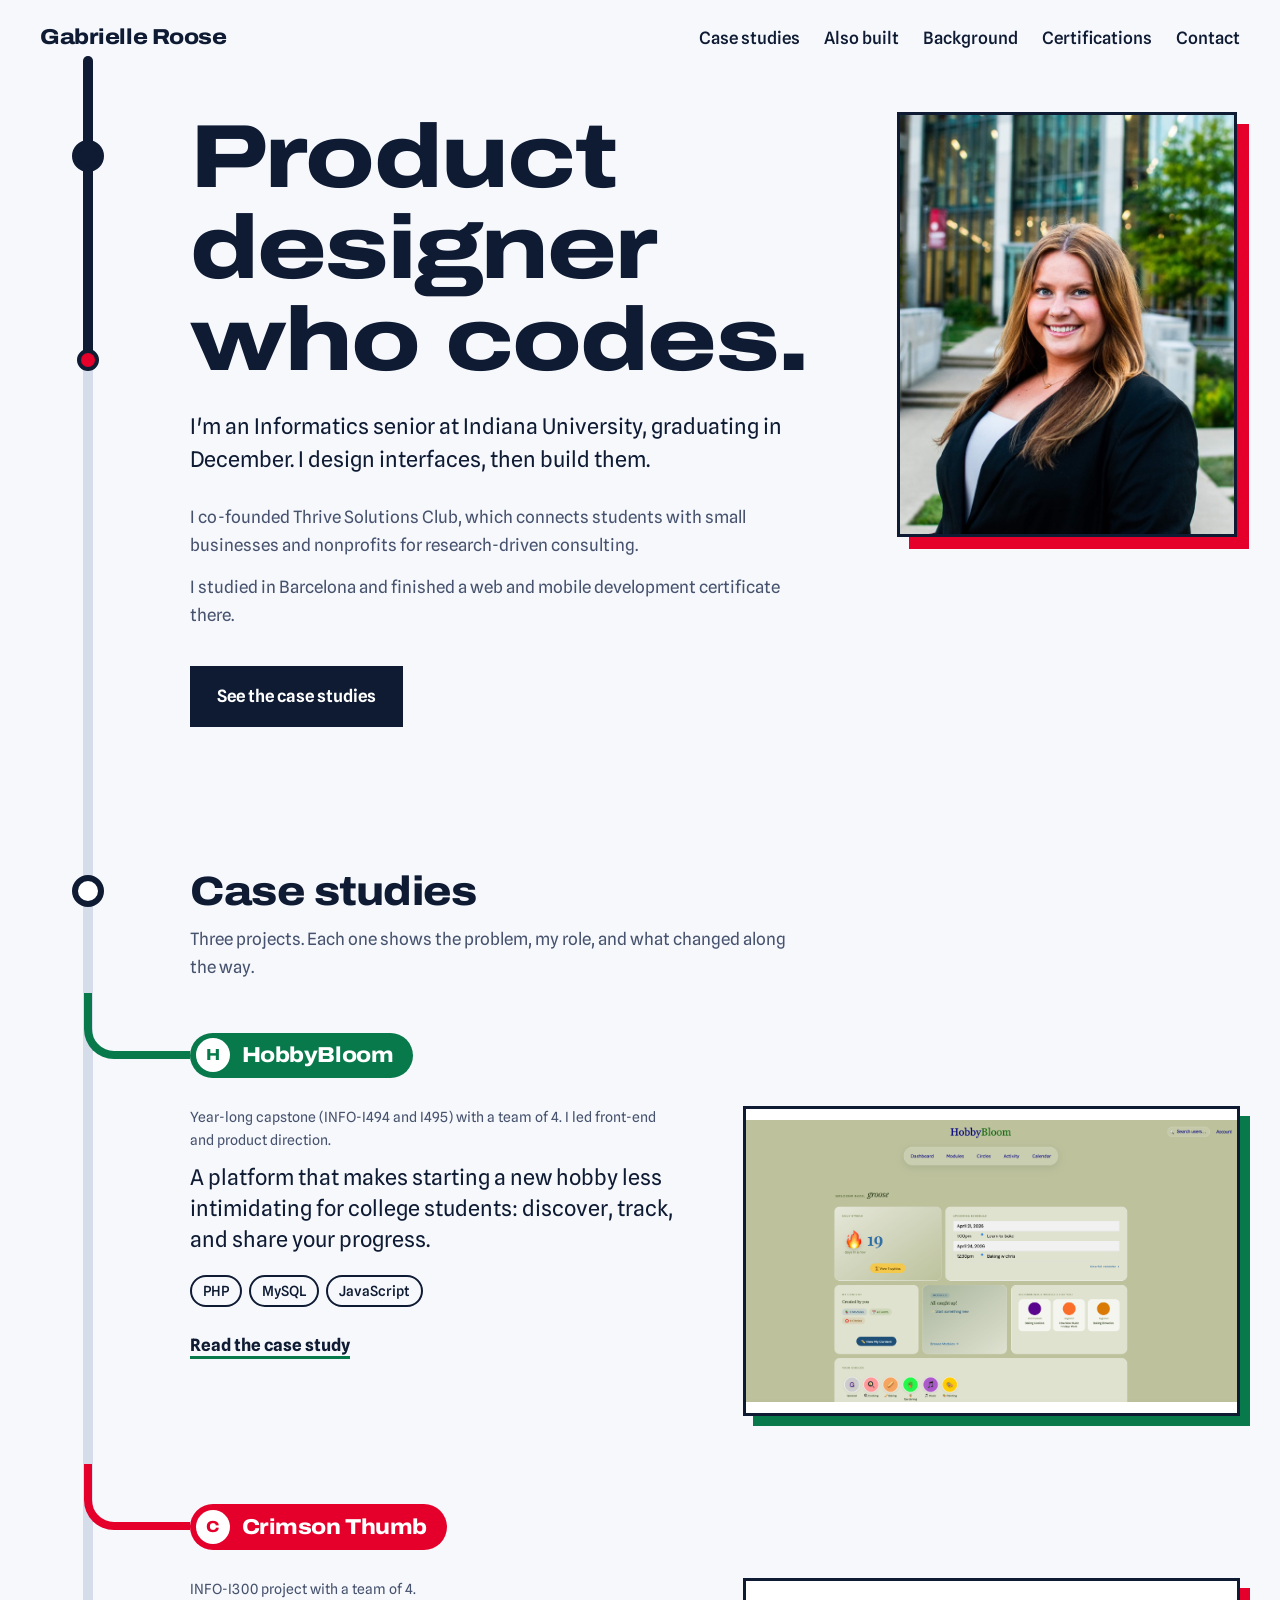
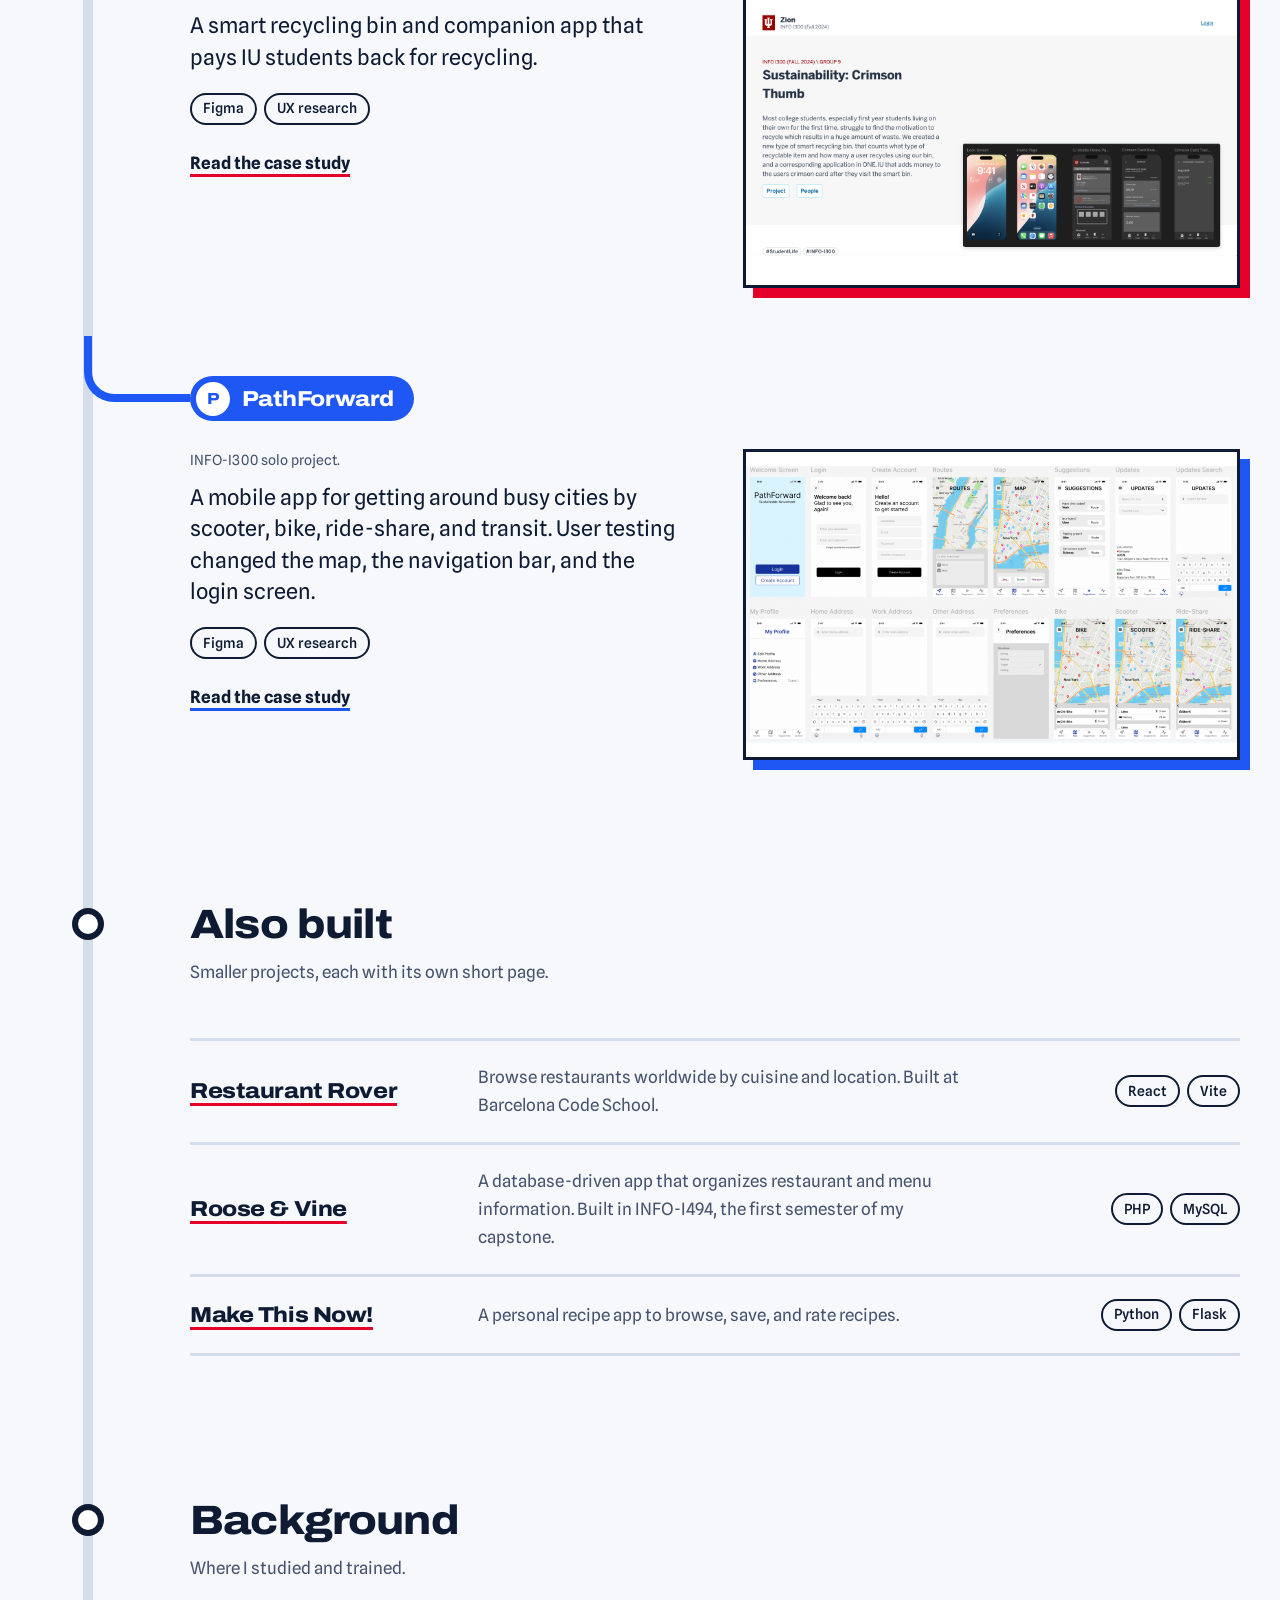
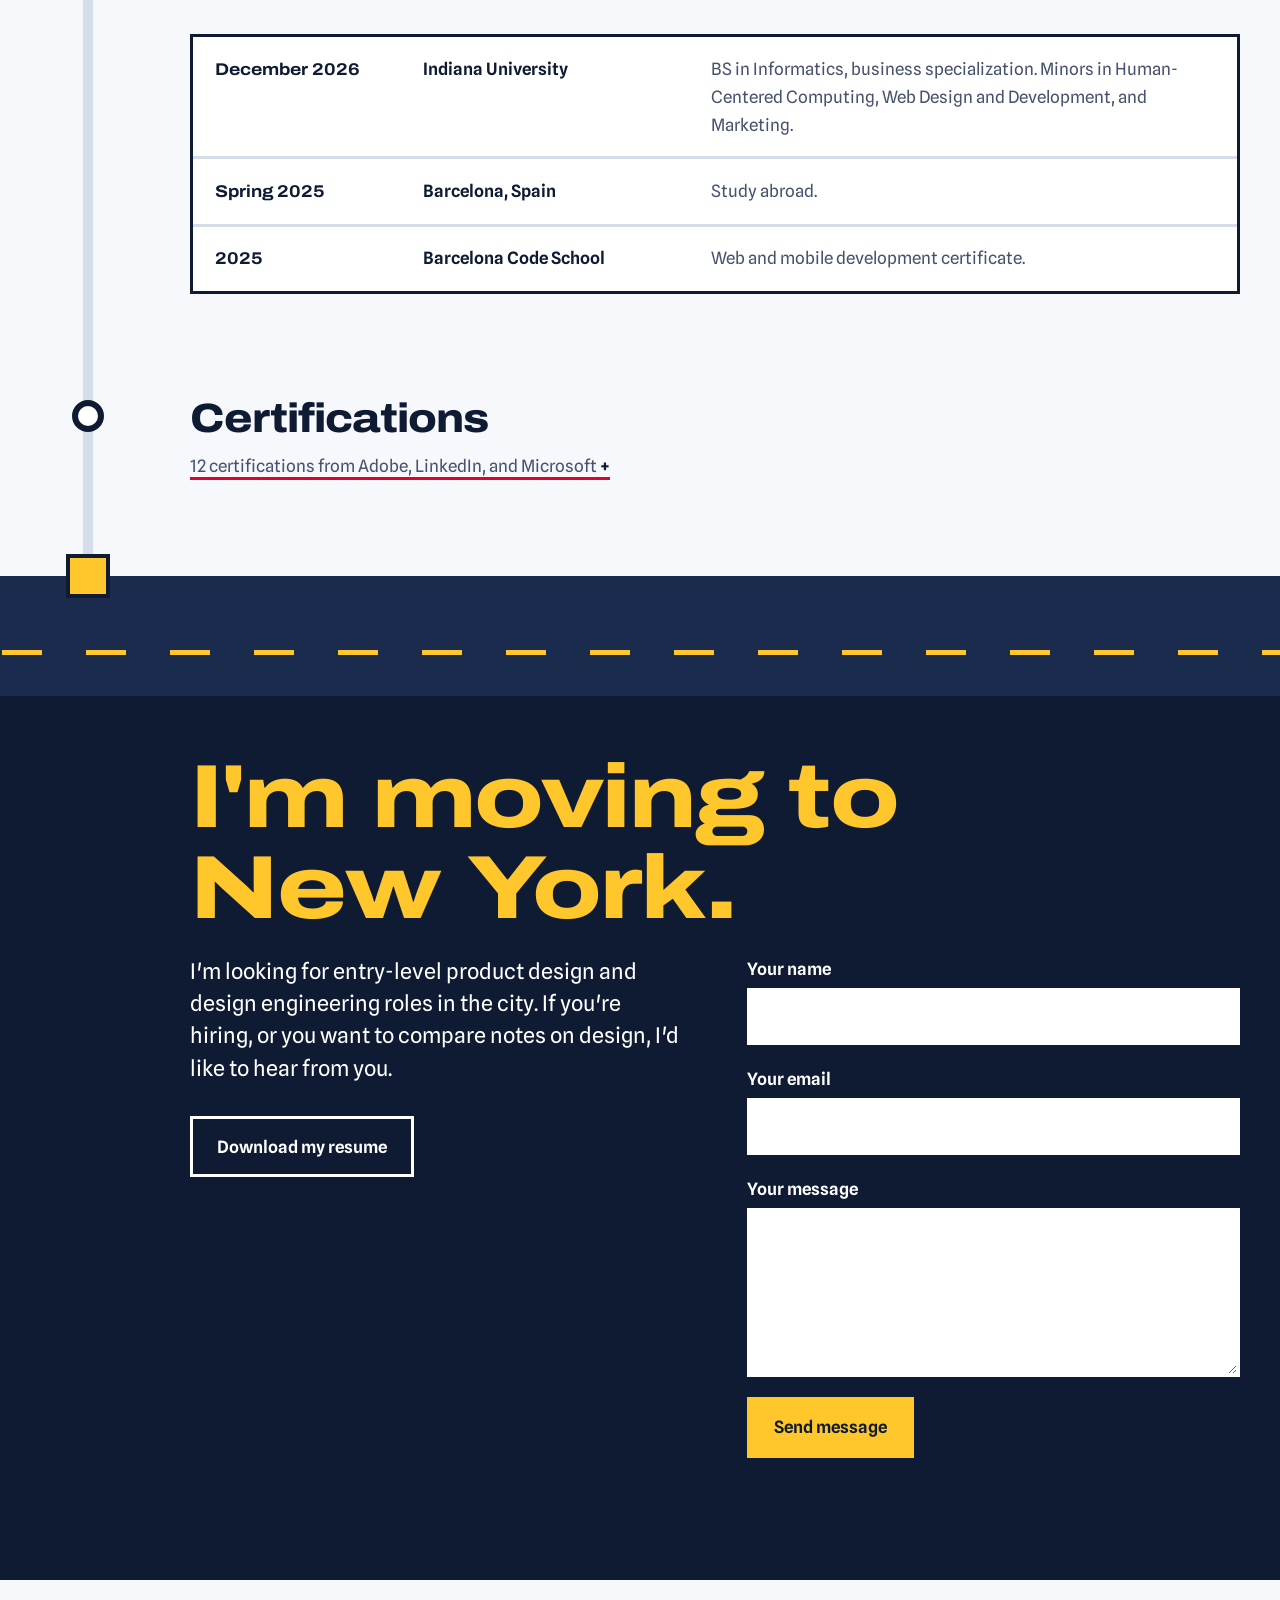
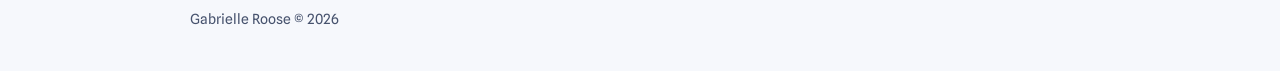
==== index.html @ 5dae1da6 "Adding transit homepage redesign as first starting place Rebuilds index.html on a new transit design" ====
<!DOCTYPE html>
<html lang="en">
  <head>
    <meta charset="UTF-8" />
    <meta name="viewport" content="width=device-width, initial-scale=1.0" />
    <title>Gabrielle Roose | Product designer who codes</title>
    <link rel="apple-touch-icon" sizes="180x180" href="GRfavicon_io/apple-touch-icon.png" />
    <link rel="icon" type="image/png" sizes="32x32" href="GRfavicon_io/favicon-32x32.png" />
    <link rel="icon" type="image/png" sizes="16x16" href="GRfavicon_io/favicon-16x16.png" />
    <link rel="manifest" href="GRfavicon_io/site.webmanifest" />

    <link rel="preconnect" href="https://fonts.googleapis.com" />
    <link rel="preconnect" href="https://fonts.gstatic.com" crossorigin />
    <link
      href="https://fonts.googleapis.com/css2?family=Archivo:wdth,wght@62..125,100..900&family=Spline+Sans:wght@300..700&display=swap"
      rel="stylesheet"
    />

    <link rel="stylesheet" href="css/transit.css" />
  </head>

  <body>
    <a class="skip" href="#work">Skip to case studies</a>

    <header class="topbar">
      <a class="wordmark" href="#top">Gabrielle Roose</a>
      <nav class="topbar__nav" aria-label="Main">
        <a href="#work">Case studies</a>
        <a href="#built">Also built</a>
        <a href="#background">Background</a>
        <a href="#certifications">Certifications</a>
        <a href="#contact">Contact</a>
      </nav>
    </header>

    <main class="route" id="top">
      <div class="rail" aria-hidden="true">
        <div class="rail__fill"></div>
        <div class="rail__train"></div>
      </div>

      <!-- STATION: Bloomington (start) -->
      <section class="stop stop--hero hero">
        <div>
          <h1 class="hero__title">Product designer who codes.</h1>
          <p class="hero__lede">
            I'm an Informatics senior at Indiana University, graduating in
            December. I design interfaces, then build them.
          </p>
          <div class="hero__facts">
            <p>
              I co-founded Thrive Solutions Club, which connects students with
              small businesses and nonprofits for research-driven consulting.
            </p>
            <p>
              I studied in Barcelona and finished a web and mobile development
              certificate there.
            </p>
          </div>
          <a class="button" href="#work">See the case studies</a>
        </div>
        <img
          class="hero__photo"
          src="images/Gabrielle-Roose-Headshot-900.jpg"
          alt="Headshot of Gabrielle Roose"
        />
      </section>

      <!-- STATION: case studies -->
      <section class="stop" id="work" aria-labelledby="work-title">
        <h2 class="stop__title" id="work-title">Case studies</h2>
        <p class="stop__intro">
          Three projects. Each one shows the problem, my role, and what changed
          along the way.
        </p>

        <ul class="routes">
          <li class="route-card route-card--green">
            <h3 class="route-card__sign">
              <span class="route-card__bullet" aria-hidden="true">H</span>
              HobbyBloom
            </h3>
            <div>
              <p class="route-card__meta">
                Year-long capstone (INFO-I494 and I495) with a team of 4. I led front-end and product direction.
              </p>
              <p class="route-card__summary">
                A platform that makes starting a new hobby less intimidating for
                college students: discover, track, and share your progress.
              </p>
              <ul class="chips" aria-label="Tools">
                <li>PHP</li>
                <li>MySQL</li>
                <li>JavaScript</li>
              </ul>
              <a class="route-card__link" href="hobbybloom.html">Read the case study</a>
            </div>
            <img
              class="route-card__media"
              src="images/HobbyBloomCover.png"
              alt="HobbyBloom dashboard showing a user's hobbies and progress"
            />
          </li>

          <li class="route-card route-card--crimson">
            <h3 class="route-card__sign">
              <span class="route-card__bullet" aria-hidden="true">C</span>
              Crimson Thumb
            </h3>
            <div>
              <p class="route-card__meta">INFO-I300 project with a team of 4.</p>
              <p class="route-card__summary">
                A smart recycling bin and companion app that pays IU students
                back for recycling.
              </p>
              <ul class="chips" aria-label="Tools">
                <li>Figma</li>
                <li>UX research</li>
              </ul>
              <a class="route-card__link" href="crimson-thumb.html">Read the case study</a>
            </div>
            <img
              class="route-card__media"
              src="images/CrimsonThumbZion.png"
              alt="Crimson Thumb mobile app screens for the recycling rewards system"
            />
          </li>

          <li class="route-card route-card--blue">
            <h3 class="route-card__sign">
              <span class="route-card__bullet" aria-hidden="true">P</span>
              PathForward
            </h3>
            <div>
              <p class="route-card__meta">INFO-I300 solo project.</p>
              <p class="route-card__summary">
                A mobile app for getting around busy cities by scooter, bike,
                ride-share, and transit. User testing changed the map, the
                navigation bar, and the login screen.
              </p>
              <ul class="chips" aria-label="Tools">
                <li>Figma</li>
                <li>UX research</li>
              </ul>
              <a class="route-card__link" href="pathforward.html">Read the case study</a>
            </div>
            <img
              class="route-card__media"
              src="images/PathForward.png"
              alt="PathForward app screens: login, map, route suggestions, and transit updates"
            />
          </li>
        </ul>
      </section>

      <!-- STATION: also built -->
      <section class="stop" id="built" aria-labelledby="built-title">
        <h2 class="stop__title" id="built-title">Also built</h2>
        <p class="stop__intro">Smaller projects, each with its own short page.</p>

        <ul class="built">
          <li class="built__item">
            <h3 class="built__name"><a href="restaurant-rover.html">Restaurant Rover</a></h3>
            <p class="built__desc">Browse restaurants worldwide by cuisine and location. Built at Barcelona Code School.</p>
            <ul class="chips" aria-label="Tools"><li>React</li><li>Vite</li></ul>
          </li>
          <li class="built__item">
            <h3 class="built__name"><a href="roose-vine.html">Roose &amp; Vine</a></h3>
            <p class="built__desc">A database-driven app that organizes restaurant and menu information. Built in INFO-I494, the first semester of my capstone.</p>
            <ul class="chips" aria-label="Tools"><li>PHP</li><li>MySQL</li></ul>
          </li>
          <li class="built__item">
            <h3 class="built__name"><a href="make-this-now.html">Make This Now!</a></h3>
            <p class="built__desc">A personal recipe app to browse, save, and rate recipes.</p>
            <ul class="chips" aria-label="Tools"><li>Python</li><li>Flask</li></ul>
          </li>
        </ul>
      </section>

      <!-- STATION: background -->
      <section class="stop" id="background" aria-labelledby="background-title">
        <h2 class="stop__title" id="background-title">Background</h2>
        <p class="stop__intro">Where I studied and trained.</p>

        <ul class="timetable">
          <li class="timetable__row">
            <span class="timetable__when">December 2026</span>
            <span class="timetable__where">Indiana University</span>
            <span class="timetable__what">
              BS in Informatics, business specialization. Minors in Human-Centered
              Computing, Web Design and Development, and Marketing.
            </span>
          </li>
          <li class="timetable__row">
            <span class="timetable__when">Spring 2025</span>
            <span class="timetable__where">Barcelona, Spain</span>
            <span class="timetable__what">Study abroad.</span>
          </li>
          <li class="timetable__row">
            <span class="timetable__when">2025</span>
            <span class="timetable__where">Barcelona Code School</span>
            <span class="timetable__what">Web and mobile development certificate.</span>
          </li>
        </ul>
      </section>

      <!-- STATION: certifications (a quiet stop: one line until someone opens it) -->
      <section class="stop stop--quiet" id="certifications" aria-labelledby="certifications-title">
        <h2 class="stop__title" id="certifications-title">Certifications</h2>
        <details class="certs">
          <summary class="certs__summary">12 certifications from Adobe, LinkedIn, and Microsoft</summary>
          <ul class="timetable">
            <li class="timetable__row">
              <span class="timetable__when">Mar 2024</span>
              <span class="timetable__where">Adobe</span>
              <span class="timetable__what">Product Pitches Using Generative AI</span>
            </li>
            <li class="timetable__row">
              <span class="timetable__when">Jan 2024</span>
              <span class="timetable__where">Adobe</span>
              <span class="timetable__what">Create Stunning Presentations</span>
            </li>
            <li class="timetable__row">
              <span class="timetable__when">Dec 2023</span>
              <span class="timetable__where">Adobe</span>
              <span class="timetable__what">Generative AI for Creativity and Innovation</span>
            </li>
            <li class="timetable__row">
              <span class="timetable__when">Dec 2023</span>
              <span class="timetable__where">LinkedIn</span>
              <span class="timetable__what">Introduction to Career Skills in Software Development</span>
            </li>
            <li class="timetable__row">
              <span class="timetable__when">Dec 2023</span>
              <span class="timetable__where">Adobe</span>
              <span class="timetable__what">Sports Marketing and Sports Media</span>
            </li>
            <li class="timetable__row">
              <span class="timetable__when">Nov 2023</span>
              <span class="timetable__where">Microsoft</span>
              <span class="timetable__what">Career Essentials in Generative AI by Microsoft and LinkedIn</span>
            </li>
            <li class="timetable__row">
              <span class="timetable__when">Nov 2023</span>
              <span class="timetable__where">LinkedIn</span>
              <span class="timetable__what">Ethics in the Age of Generative AI</span>
            </li>
            <li class="timetable__row">
              <span class="timetable__when">Nov 2023</span>
              <span class="timetable__where">LinkedIn</span>
              <span class="timetable__what">Generative AI: The Evolution of Thoughtful Online Search</span>
            </li>
            <li class="timetable__row">
              <span class="timetable__when">Nov 2023</span>
              <span class="timetable__where">LinkedIn</span>
              <span class="timetable__what">Introduction to Artificial Intelligence</span>
            </li>
            <li class="timetable__row">
              <span class="timetable__when">Nov 2023</span>
              <span class="timetable__where">LinkedIn</span>
              <span class="timetable__what">Microsoft 365 Copilot First Look</span>
            </li>
            <li class="timetable__row">
              <span class="timetable__when">Nov 2023</span>
              <span class="timetable__where">LinkedIn</span>
              <span class="timetable__what">Streamlining Your Work with Microsoft Bing Chat</span>
            </li>
            <li class="timetable__row">
              <span class="timetable__when">Nov 2023</span>
              <span class="timetable__where">LinkedIn</span>
              <span class="timetable__what">What Is Generative AI?</span>
            </li>
          </ul>
        </details>
      </section>

      <!-- STATION: end of the line -->
      <section class="stop stop--end" id="contact" aria-labelledby="contact-title">
        <div class="road" aria-hidden="true">
          <div class="taxi">
            <svg viewBox="0 0 220 96" role="presentation" focusable="false">
              <!-- body -->
              <path d="M10 66 V52 q0-8 9-10 l26-6 q8-16 24-20 h44 q16 2 26 18 l34 8 q12 3 12 14 v10 z" fill="#FFC72C" stroke="#0E1B33" stroke-width="4" stroke-linejoin="round"/>
              <!-- windows -->
              <path d="M62 40 q6-12 18-14 h26 v14 z" fill="#CFE3F7" stroke="#0E1B33" stroke-width="3" stroke-linejoin="round"/>
              <path d="M112 26 h8 q12 3 20 14 h-28 z" fill="#CFE3F7" stroke="#0E1B33" stroke-width="3" stroke-linejoin="round"/>
              <!-- roof light -->
              <rect x="86" y="10" width="28" height="9" rx="2" fill="#FFFFFF" stroke="#0E1B33" stroke-width="3"/>
              <!-- checker stripe -->
              <rect x="14" y="54" width="192" height="6" fill="#0E1B33"/>
              <g fill="#FFC72C">
                <rect x="20" y="54" width="6" height="3"/><rect x="32" y="54" width="6" height="3"/><rect x="44" y="54" width="6" height="3"/><rect x="56" y="54" width="6" height="3"/><rect x="68" y="54" width="6" height="3"/><rect x="80" y="54" width="6" height="3"/><rect x="92" y="54" width="6" height="3"/><rect x="104" y="54" width="6" height="3"/><rect x="116" y="54" width="6" height="3"/><rect x="128" y="54" width="6" height="3"/><rect x="140" y="54" width="6" height="3"/><rect x="152" y="54" width="6" height="3"/><rect x="164" y="54" width="6" height="3"/><rect x="176" y="54" width="6" height="3"/><rect x="188" y="54" width="6" height="3"/>
                <rect x="26" y="57" width="6" height="3"/><rect x="38" y="57" width="6" height="3"/><rect x="50" y="57" width="6" height="3"/><rect x="62" y="57" width="6" height="3"/><rect x="74" y="57" width="6" height="3"/><rect x="86" y="57" width="6" height="3"/><rect x="98" y="57" width="6" height="3"/><rect x="110" y="57" width="6" height="3"/><rect x="122" y="57" width="6" height="3"/><rect x="134" y="57" width="6" height="3"/><rect x="146" y="57" width="6" height="3"/><rect x="158" y="57" width="6" height="3"/><rect x="170" y="57" width="6" height="3"/><rect x="182" y="57" width="6" height="3"/><rect x="194" y="57" width="6" height="3"/>
              </g>
              <!-- headlight -->
              <path d="M204 56 h8 v6 h-8 z" fill="#FFFFFF" stroke="#0E1B33" stroke-width="2"/>
              <!-- wheels -->
              <g class="taxi__wheel"><circle cx="54" cy="76" r="16" fill="#0E1B33"/><circle cx="54" cy="76" r="7" fill="#D5DCEA"/><path d="M47 76 h14 M54 69 v14" stroke="#0E1B33" stroke-width="3"/></g>
              <g class="taxi__wheel"><circle cx="166" cy="76" r="16" fill="#0E1B33"/><circle cx="166" cy="76" r="7" fill="#D5DCEA"/><path d="M159 76 h14 M166 69 v14" stroke="#0E1B33" stroke-width="3"/></g>
            </svg>
          </div>
        </div>
        <div class="city">
          <h2 class="city__title" id="contact-title">I'm moving to New&nbsp;York.</h2>
          <div class="city__layout">
            <div>
              <p class="city__text">
                I'm looking for entry-level product design and design engineering
                roles in the city. If you're hiring, or you want to compare notes on
                design, I'd like to hear from you.
              </p>
              <a class="button button--plain" href="GabrielleRooseResume26.pdf">Download my resume</a>
            </div>

            <form class="contact-form" action="https://formspree.io/f/xeoyddao" method="post">
              <label for="name">Your name</label>
              <input type="text" id="name" name="name" autocomplete="name" minlength="2" maxlength="50" required />

              <label for="email">Your email</label>
              <input type="email" id="email" name="email" autocomplete="email" maxlength="100" required />

              <label for="message">Your message</label>
              <textarea id="message" name="message" rows="5" required></textarea>

              <button class="button" type="submit">Send message</button>
              <p class="contact-form__status" role="status"></p>
            </form>
          </div>
        </div>
      </section>
    </main>

    <footer class="footer">Gabrielle Roose © 2026</footer>

    <script src="js/transit.js"></script>
  </body>
</html>
---- css/transit.css ----
/* TRANSIT HOME PAGE
   One route line runs down the page. Each section is a station on it.
   The three case studies branch off the line in their own colors:
   green = HobbyBloom, red = Crimson Thumb (and the site's accent), blue = PathForward.
   Fonts: Archivo (headings, loaded wide and heavy) + Spline Sans (body). */

/* * * * * * * * * * * * * * * * * * * * * * * * *
    TOKENS
* * * * * * * * * * * * * * * * * * * * * * * * */

:root {
    --platform: #F6F8FC;     /* page background */
    --paper: #FFFFFF;
    --ink: #0E1B33;
    --muted: #47536E;
    --track: #D5DCEA;        /* unfilled part of the route line */

    --green: #08794B;        /* HobbyBloom */
    --crimson: #E4002B;      /* bright crimson: site accent and Crimson Thumb's route */
    --taxi: #FFC72C;         /* NYC cab yellow: the end of the line */
    --blue: #1F57F5;         /* PathForward */

    --font-display: "Archivo", "Arial Black", sans-serif;
    --font-body: "Spline Sans", system-ui, sans-serif;

    --step--1: 0.875rem;
    --step-0: 1.0625rem;
    --step-1: 1.35rem;
    --step-2: clamp(1.9rem, 3.2vw, 2.6rem);
    --step-3: clamp(2.7rem, 7vw, 5.6rem);

    --rail: 60px;            /* space left of content for the route line */
    --rail-x: 20px;          /* center of the route line */
    --rail-w: 10px;
    --marker: 28px;
    --marker-top: 76px;      /* marker offset from the top of each stop: lines up with the heading */
}

@media (width >= 700px) {
    :root {
        --rail: 104px;
        --rail-x: 36px;
        --marker: 32px;
    }
}

@media (width >= 1000px) {
    :root {
        --rail: 150px;
        --rail-x: 48px;
    }
}

/* * * * * * * * * * * * * * * * * * * * * * * * *
    BASE
* * * * * * * * * * * * * * * * * * * * * * * * */

*,
*::before,
*::after {
    box-sizing: border-box;
}

html,
body {
    overflow-x: clip;        /* the band and road run past the edges; never scroll sideways */
}

body {
    margin: 0;
    background: var(--platform);
    color: var(--ink);
    font-family: var(--font-body);
    font-size: var(--step-0);
    font-weight: 400;
    line-height: 1.65;
}

img {
    display: block;
    max-width: 100%;
}

a {
    color: inherit;
}

:focus-visible {
    outline: 3px solid var(--blue);
    outline-offset: 3px;
}

h1,
h2,
h3 {
    font-family: var(--font-display);
    font-stretch: 112%;
    font-weight: 800;
    line-height: 1.02;
    letter-spacing: -0.02em;
    margin: 0;
}

p {
    margin: 0;
    max-width: 60ch;
}

.skip {
    position: absolute;
    left: -999px;
    top: 0.5rem;
    background: var(--ink);
    color: var(--paper);
    padding: 0.6rem 1rem;
    z-index: 10;
}

.skip:focus {
    left: 0.5rem;
}

/* * * * * * * * * * * * * * * * * * * * * * * * *
    TOP BAR
* * * * * * * * * * * * * * * * * * * * * * * * */

.topbar {
    display: flex;
    flex-wrap: wrap;
    align-items: center;
    justify-content: space-between;
    gap: 0.75rem 2rem;
    max-width: 1240px;
    margin-inline: auto;
    padding: 1.25rem 1.25rem 0;
}

.wordmark {
    font-family: var(--font-display);
    font-stretch: 112%;
    font-weight: 800;
    font-size: var(--step-1);
    letter-spacing: -0.02em;
    text-decoration: none;
}

.topbar__nav {
    display: flex;
    flex-wrap: wrap;
    gap: 0.25rem 1.5rem;
}

.topbar__nav a {
    text-decoration: none;
    font-weight: 500;
    padding-block: 0.25rem;
    background: linear-gradient(var(--crimson), var(--crimson)) left bottom / 0 5px no-repeat;
    transition: background-size 0.25s ease;
}

.topbar__nav a:hover,
.topbar__nav a:focus-visible {
    background-size: 100% 5px;
}

/* * * * * * * * * * * * * * * * * * * * * * * * *
    THE ROUTE (line + stations)
* * * * * * * * * * * * * * * * * * * * * * * * */

.route {
    position: relative;
    max-width: 1240px;
    margin-inline: auto;
    padding: 0 1.25rem 0 calc(var(--rail) + 1.25rem);
    --progress: 0;
}

.rail {
    position: absolute;
    top: 0;
    bottom: var(--rail-end, 0px);
    left: calc(var(--rail-x) + 1.25rem - var(--rail-w) / 2);
    width: var(--rail-w);
    background: var(--track);
    border-radius: var(--rail-w);
}

.rail__fill {
    height: calc(var(--progress) * 100%);
    background: var(--ink);
    border-radius: var(--rail-w);
}

.rail__train {
    position: absolute;
    left: 50%;
    top: calc(var(--progress) * 100%);
    width: 22px;
    height: 22px;
    margin: -11px 0 0 -11px;
    background: var(--crimson);
    border: 4px solid var(--ink);
    border-radius: 50%;
}

.route.is-arriving .rail__fill,
.route.is-arriving .rail__train {
    transition: height 1s cubic-bezier(0.2, 0.8, 0.2, 1), top 1s cubic-bezier(0.2, 0.8, 0.2, 1);
}

.stop {
    position: relative;
    padding-block: 4.5rem;
}

.stop--hero {
    --marker-top: 62px;
    padding-top: 3.5rem;
}

@media (width >= 700px) {
    .stop--hero {
        --marker-top: 84px;
    }
}

/* the station marker sits on the route line */
.stop::before {
    content: "";
    position: absolute;
    top: var(--marker-top);
    left: calc(var(--rail-x) - var(--rail) - var(--marker) / 2);
    width: var(--marker);
    height: var(--marker);
    background: var(--paper);
    border: 6px solid var(--ink);
    border-radius: 50%;
    z-index: 1;
    transition: background-color 0.3s ease;
}

.stop.is-reached::before {
    background: var(--ink);
}

.stop__title {
    font-size: var(--step-2);
    margin-bottom: 0.75rem;
}

.stop__intro {
    color: var(--muted);
    margin-bottom: 3.25rem;
}

/* * * * * * * * * * * * * * * * * * * * * * * * *
    HERO
* * * * * * * * * * * * * * * * * * * * * * * * */

.hero {
    display: grid;
    gap: 2.5rem;
}

.hero__title {
    font-size: var(--step-3);
    font-stretch: 125%;
    margin-bottom: 1.5rem;
    max-width: 11ch;
}

.hero__lede {
    font-size: var(--step-1);
    line-height: 1.5;
    margin-bottom: 1.75rem;
}

.hero__facts {
    display: grid;
    gap: 0.9rem;
    color: var(--muted);
    margin-bottom: 2.25rem;
}

.hero__photo {
    width: min(100%, 340px);
    aspect-ratio: 4 / 5;
    object-fit: cover;
    border: 3px solid var(--ink);
    box-shadow: 12px 12px 0 var(--crimson);
}

@media (width >= 1000px) {
    .hero {
        grid-template-columns: 1.5fr 0.8fr;
        align-items: start;
        gap: 4rem;
    }
}

.button {
    display: inline-block;
    background: var(--ink);
    color: var(--paper);
    font-weight: 600;
    text-decoration: none;
    padding: 0.85rem 1.5rem;
    border: 3px solid var(--ink);
    transition: background-color 0.2s ease, color 0.2s ease;
}

.button:hover,
.button:focus-visible {
    background: var(--paper);
    color: var(--ink);
}

.button--plain {
    background: transparent;
    color: var(--ink);
}

.button--plain:hover,
.button--plain:focus-visible {
    background: var(--ink);
    color: var(--paper);
}

/* * * * * * * * * * * * * * * * * * * * * * * * *
    CASE STUDIES (routes that branch off the line)
* * * * * * * * * * * * * * * * * * * * * * * * */

.routes {
    display: grid;
    gap: 5.5rem;
    list-style: none;
    margin: 0;
    padding: 0;
}

.route-card {
    --route: var(--ink);
    position: relative;
    display: grid;
    gap: 1.75rem;
}

.route-card--green { --route: var(--green); }
.route-card--crimson { --route: var(--crimson); }
.route-card--blue { --route: var(--blue); }

/* the branch: leaves the main line, curves right, enters the route sign */
.route-card::before {
    content: "";
    position: absolute;
    top: -40px;
    left: calc(var(--rail-x) - var(--rail) - 4px);
    width: calc(var(--rail) - var(--rail-x) + 4px);
    height: 66px;
    border-left: 8px solid var(--route);
    border-bottom: 8px solid var(--route);
    border-bottom-left-radius: 30px;
}

.route-card__sign {
    position: relative;
    display: inline-flex;
    align-items: center;
    gap: 0.75rem;
    justify-self: start;
    min-height: 44px;
    padding: 0.35rem 1.25rem 0.35rem 0.35rem;
    background: var(--route);
    color: var(--paper);
    font-size: var(--step-1);
    border-radius: 999px;
}

.route-card__bullet {
    display: grid;
    place-items: center;
    width: 34px;
    height: 34px;
    background: var(--paper);
    color: var(--route);
    border-radius: 50%;
    font-size: 1rem;
}

.route-card__meta {
    color: var(--muted);
    font-size: var(--step--1);
    margin-bottom: 0.6rem;
}

.route-card__summary {
    font-size: var(--step-1);
    line-height: 1.45;
    margin-bottom: 1.25rem;
}

.chips {
    display: flex;
    flex-wrap: wrap;
    gap: 0.4rem;
    list-style: none;
    padding: 0;
    margin: 0 0 1.5rem;
}

.chips li {
    font-size: var(--step--1);
    font-weight: 500;
    padding: 0.15rem 0.7rem;
    border: 2px solid var(--ink);
    border-radius: 999px;
}

.route-card__link {
    font-weight: 700;
    text-decoration-thickness: 3px;
    text-underline-offset: 5px;
    text-decoration-color: var(--route);
}

/* stretched link: the whole card is clickable */
.route-card__link::after {
    content: "";
    position: absolute;
    inset: 0;
}

.route-card__media {
    border: 3px solid var(--ink);
    box-shadow: 10px 10px 0 var(--route);
    aspect-ratio: 16 / 10;
    object-fit: contain;     /* these are full screen boards: cropping cuts off their text */
    background: var(--paper);
    width: 100%;
    transition: transform 0.2s ease, box-shadow 0.2s ease;
}

.route-card:hover .route-card__media,
.route-card:focus-within .route-card__media {
    transform: translate(-4px, -4px);
    box-shadow: 14px 14px 0 var(--route);
}

@media (width >= 1000px) {
    .route-card {
        grid-template-columns: 1fr 1fr;
        column-gap: 3.5rem;
        align-items: start;
    }

    .route-card__sign {
        grid-column: 1 / -1;
    }
}

/* * * * * * * * * * * * * * * * * * * * * * * * *
    ALSO BUILT
* * * * * * * * * * * * * * * * * * * * * * * * */

.built {
    list-style: none;
    margin: 0;
    padding: 0;
}

.built__item {
    display: grid;
    gap: 0.4rem 2rem;
    padding-block: 1.4rem;
    border-bottom: 3px solid var(--track);
}

.built__item:first-child {
    border-top: 3px solid var(--track);
}

.built__name {
    font-size: var(--step-1);
}

.built__name a {
    text-decoration-thickness: 3px;
    text-underline-offset: 5px;
    text-decoration-color: var(--crimson);
}

.built__name a:hover {
    background: var(--crimson);
    color: var(--paper);
}

.built__desc {
    color: var(--muted);
}

.built .chips {
    margin: 0.25rem 0 0;
}

@media (width >= 1000px) {
    .built__item {
        grid-template-columns: 16rem 1fr 15rem;
        align-items: center;
    }

    .built .chips {
        margin: 0;
        justify-content: flex-end;
    }
}

/* * * * * * * * * * * * * * * * * * * * * * * * *
    BACKGROUND (timetable)
* * * * * * * * * * * * * * * * * * * * * * * * */

.timetable {
    display: grid;
    gap: 0;
    margin: 0;
    padding: 0;
    list-style: none;
    background: var(--paper);
    border: 3px solid var(--ink);
}

.timetable__row {
    display: grid;
    gap: 0.15rem 2rem;
    padding: 1.1rem 1.4rem;
}

.timetable__row + .timetable__row {
    border-top: 3px solid var(--track);
}

.timetable__when {
    font-family: var(--font-display);
    font-stretch: 112%;
    font-weight: 700;
}

.timetable__where {
    font-weight: 600;
}

.timetable__what {
    color: var(--muted);
}

@media (width >= 1000px) {
    .timetable__row {
        grid-template-columns: 11rem 16rem 1fr;
        align-items: baseline;
    }
}

/* * * * * * * * * * * * * * * * * * * * * * * * *
    CERTIFICATIONS (a quiet stop: closed until someone wants the detail)
* * * * * * * * * * * * * * * * * * * * * * * * */

.stop--quiet {
    padding-block: 2rem 3rem;
    --marker-top: 34px;
}

.certs__summary {
    display: inline-block;
    color: var(--muted);
    cursor: pointer;
    list-style: none;
    text-decoration: underline;
    text-decoration-color: var(--crimson);
    text-decoration-thickness: 3px;
    text-underline-offset: 5px;
}

.certs__summary::-webkit-details-marker {
    display: none;
}

.certs__summary:hover {
    color: var(--ink);
}

.certs__summary::after {
    content: " +";
    font-weight: 700;
    color: var(--ink);
}

.certs[open] .certs__summary::after {
    content: " \2212";
}

.certs .timetable {
    margin-top: 1.5rem;
}

.certs .timetable__row {
    padding-block: 0.7rem;
}

/* * * * * * * * * * * * * * * * * * * * * * * * *
    END OF THE LINE (contact): New York at night, a cab drives in
* * * * * * * * * * * * * * * * * * * * * * * * */

.stop--end {
    --marker-top: -22px;     /* terminal sits on the top edge of the dark band */
    margin-top: 3rem;
    padding-top: 0;
    padding-bottom: 5rem;
}

/* the dark band runs edge to edge, behind the content */
.stop--end::after {
    content: "";
    position: absolute;
    inset: 0 -100vw;
    background: var(--ink);
    z-index: -1;
}

/* the last station is a terminal: a square, in cab yellow */
.stop--end::before,
.stop--end.is-reached::before {
    border-radius: 0;
    background: var(--taxi);
    width: calc(var(--marker) + 12px);
    height: calc(var(--marker) + 12px);
    left: calc(var(--rail-x) - var(--rail) - (var(--marker) + 12px) / 2);
    border: 4px solid var(--ink);
}

.city {
    padding-top: 3.5rem;
}

.city :focus-visible {
    outline-color: var(--taxi);
}

.city__layout {
    display: grid;
    gap: 2.5rem;
}

@media (width >= 1000px) {
    .city__layout {
        grid-template-columns: 1fr 1fr;
        gap: 4rem;
        align-items: start;
    }
}

.city__title {
    color: var(--taxi);
    font-size: var(--step-3);
    font-stretch: 125%;
    margin-bottom: 1.25rem;
}

.city__text {
    color: var(--paper);
    font-size: var(--step-1);
    line-height: 1.5;
    margin-bottom: 2rem;
}

.contact-form {
    display: grid;
    gap: 0.35rem;
    color: var(--paper);
}

.contact-form label {
    font-weight: 600;
}

.contact-form input,
.contact-form textarea {
    width: 100%;
    margin-bottom: 0.9rem;
    padding: 0.7rem 0.85rem;
    background: var(--paper);
    color: var(--ink);
    border: 3px solid var(--paper);
    border-radius: 0;
    font: inherit;
}

.contact-form textarea {
    resize: vertical;
}

.contact-form .button {
    justify-self: start;
    cursor: pointer;
    font: inherit;
    font-weight: 600;
}

.contact-form .button:disabled {
    opacity: 0.6;
    cursor: wait;
}

.contact-form__status {
    min-height: 1.65em;
    margin-top: 0.5rem;
    color: var(--taxi);
    font-weight: 600;
}

.city .button {
    background: var(--taxi);
    border-color: var(--taxi);
    color: var(--ink);
}

.city .button:hover,
.city .button:focus-visible {
    background: var(--paper);
    border-color: var(--paper);
}

.city .button--plain {
    background: transparent;
    border-color: var(--paper);
    color: var(--paper);
}

.city .button--plain:hover,
.city .button--plain:focus-visible {
    background: var(--paper);
    color: var(--ink);
}

/* the road: edge to edge, with a dashed center line */
.road {
    position: relative;
    height: 7.5rem;
}

.road::before,
.road::after {
    content: "";
    position: absolute;
    inset-inline: -100vw;
}

.road::before {
    top: 0;
    bottom: 0;
    background: #1A2B4D;
}

.road::after {
    top: 62%;
    height: 5px;
    background: repeating-linear-gradient(90deg, var(--taxi) 0 40px, transparent 40px 84px);
}

.taxi {
    position: absolute;
    left: 0;
    bottom: 0.6rem;
    width: clamp(120px, 19vw, 210px);
    transform: translateX(var(--taxi-x, -300px));
    z-index: 1;
}

.taxi svg {
    display: block;
    width: 100%;
    height: auto;
    overflow: visible;
}

.taxi__wheel {
    transform-box: fill-box;
    transform-origin: center;
    transform: rotate(var(--wheel, 0deg));
}

.footer {
    max-width: 1240px;
    margin-inline: auto;
    padding: 1.75rem 1.25rem 2.5rem calc(var(--rail) + 1.25rem);
    color: var(--muted);
    font-size: var(--step--1);
}

/* * * * * * * * * * * * * * * * * * * * * * * * *
    REDUCED MOTION
* * * * * * * * * * * * * * * * * * * * * * * * */

@media (prefers-reduced-motion: reduce) {
    *,
    *::before,
    *::after {
        transition: none !important;
    }
}
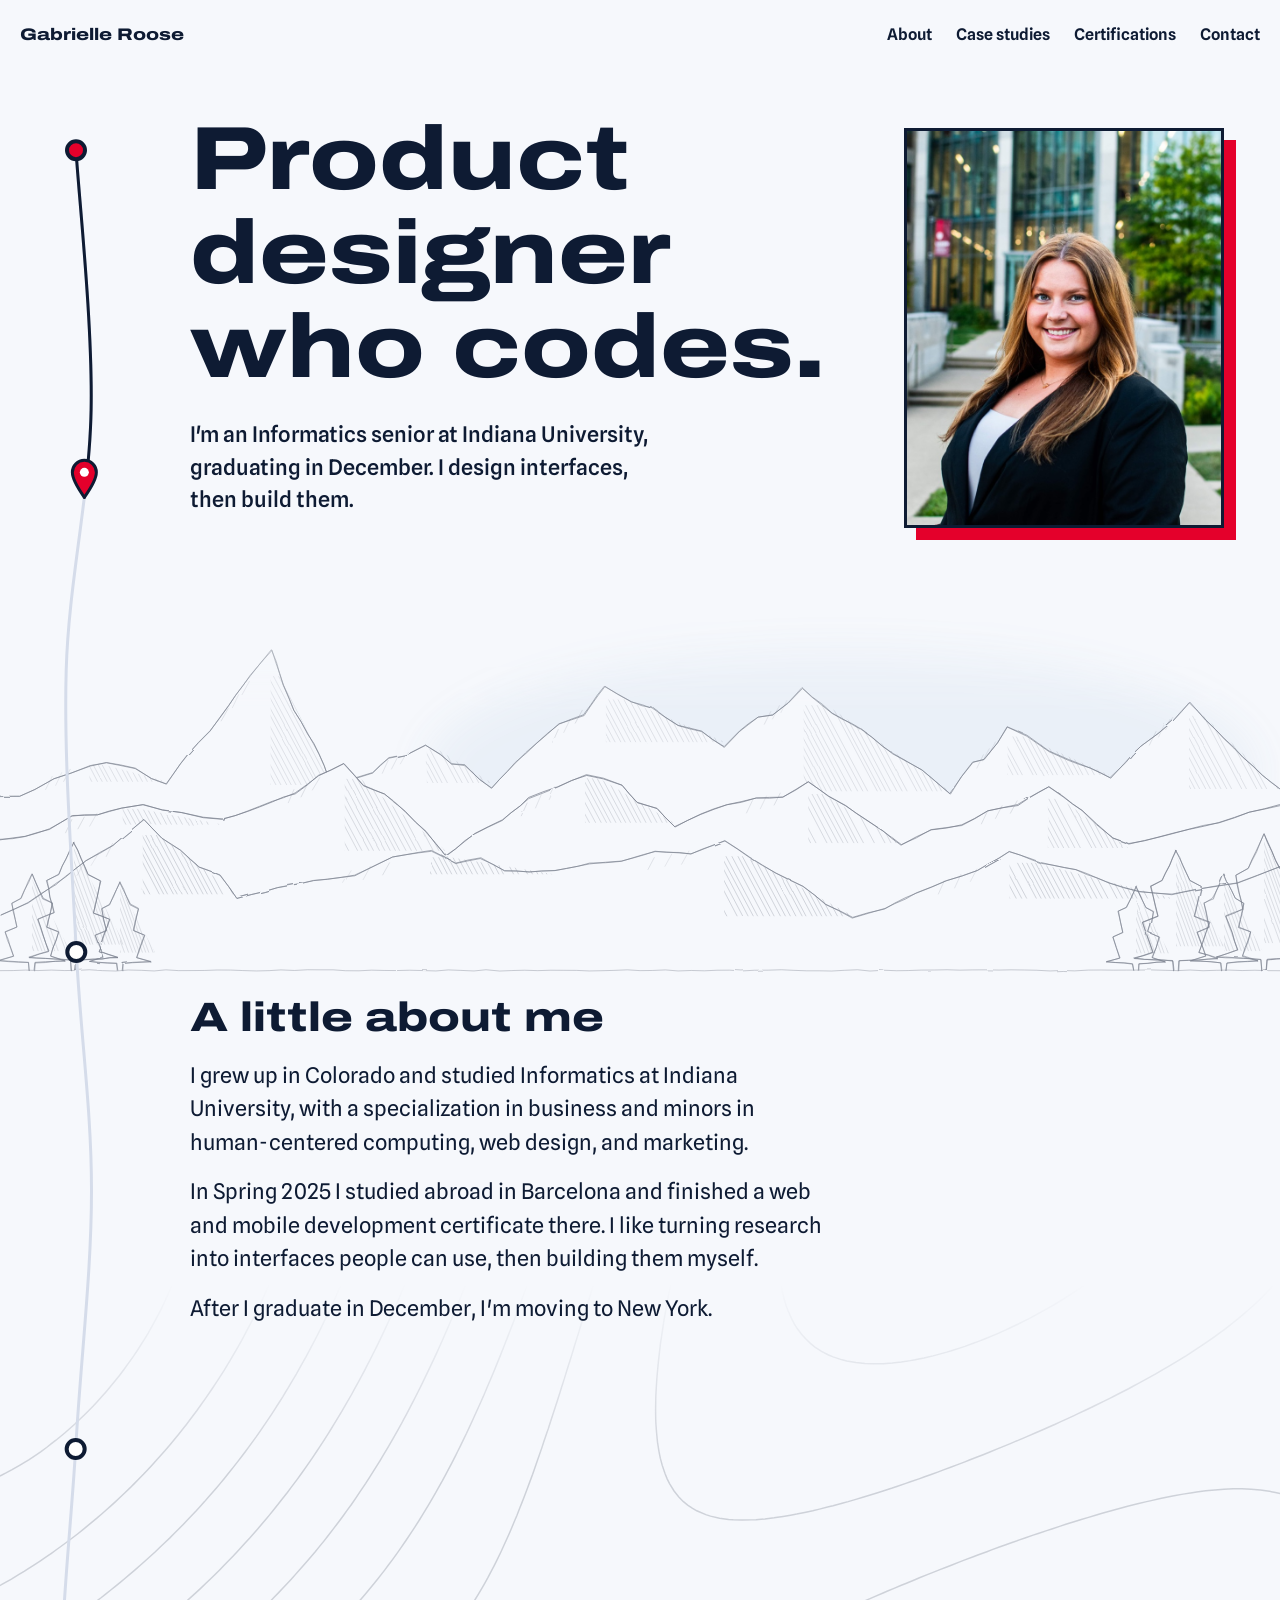
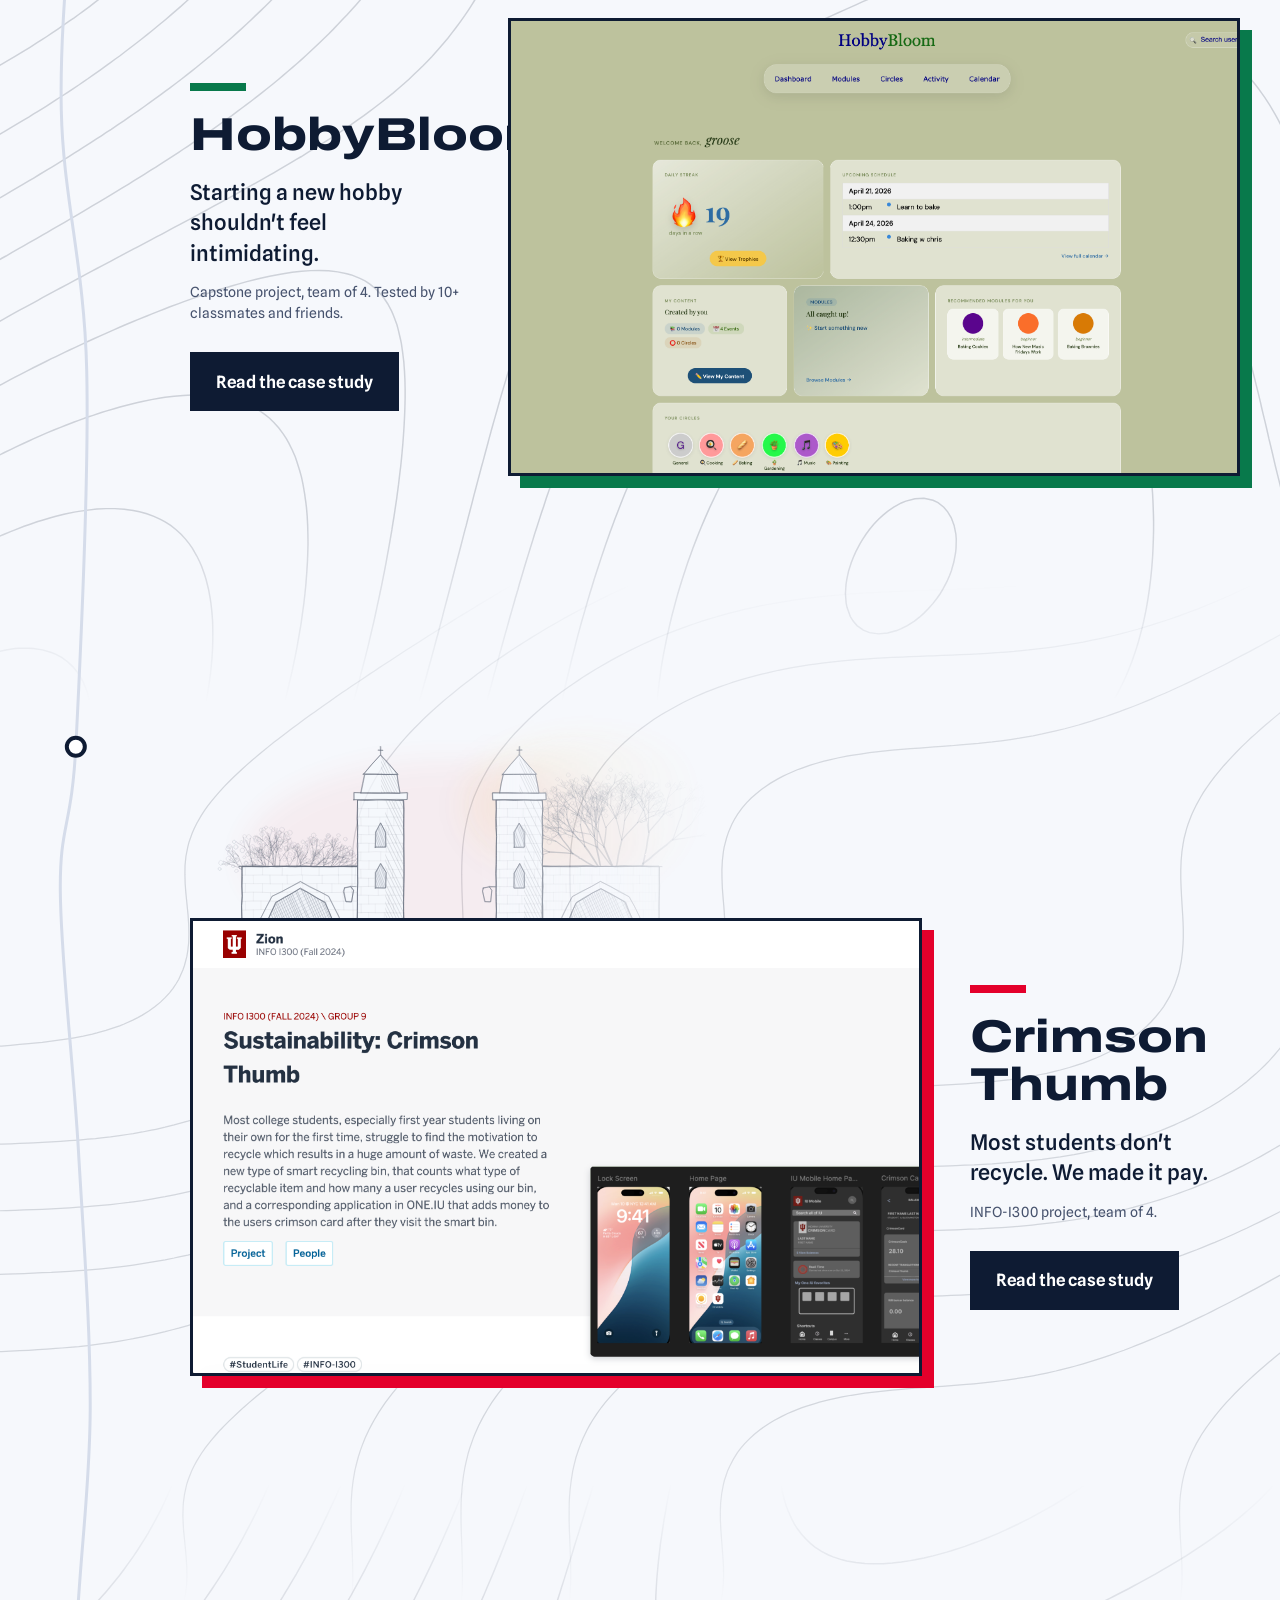
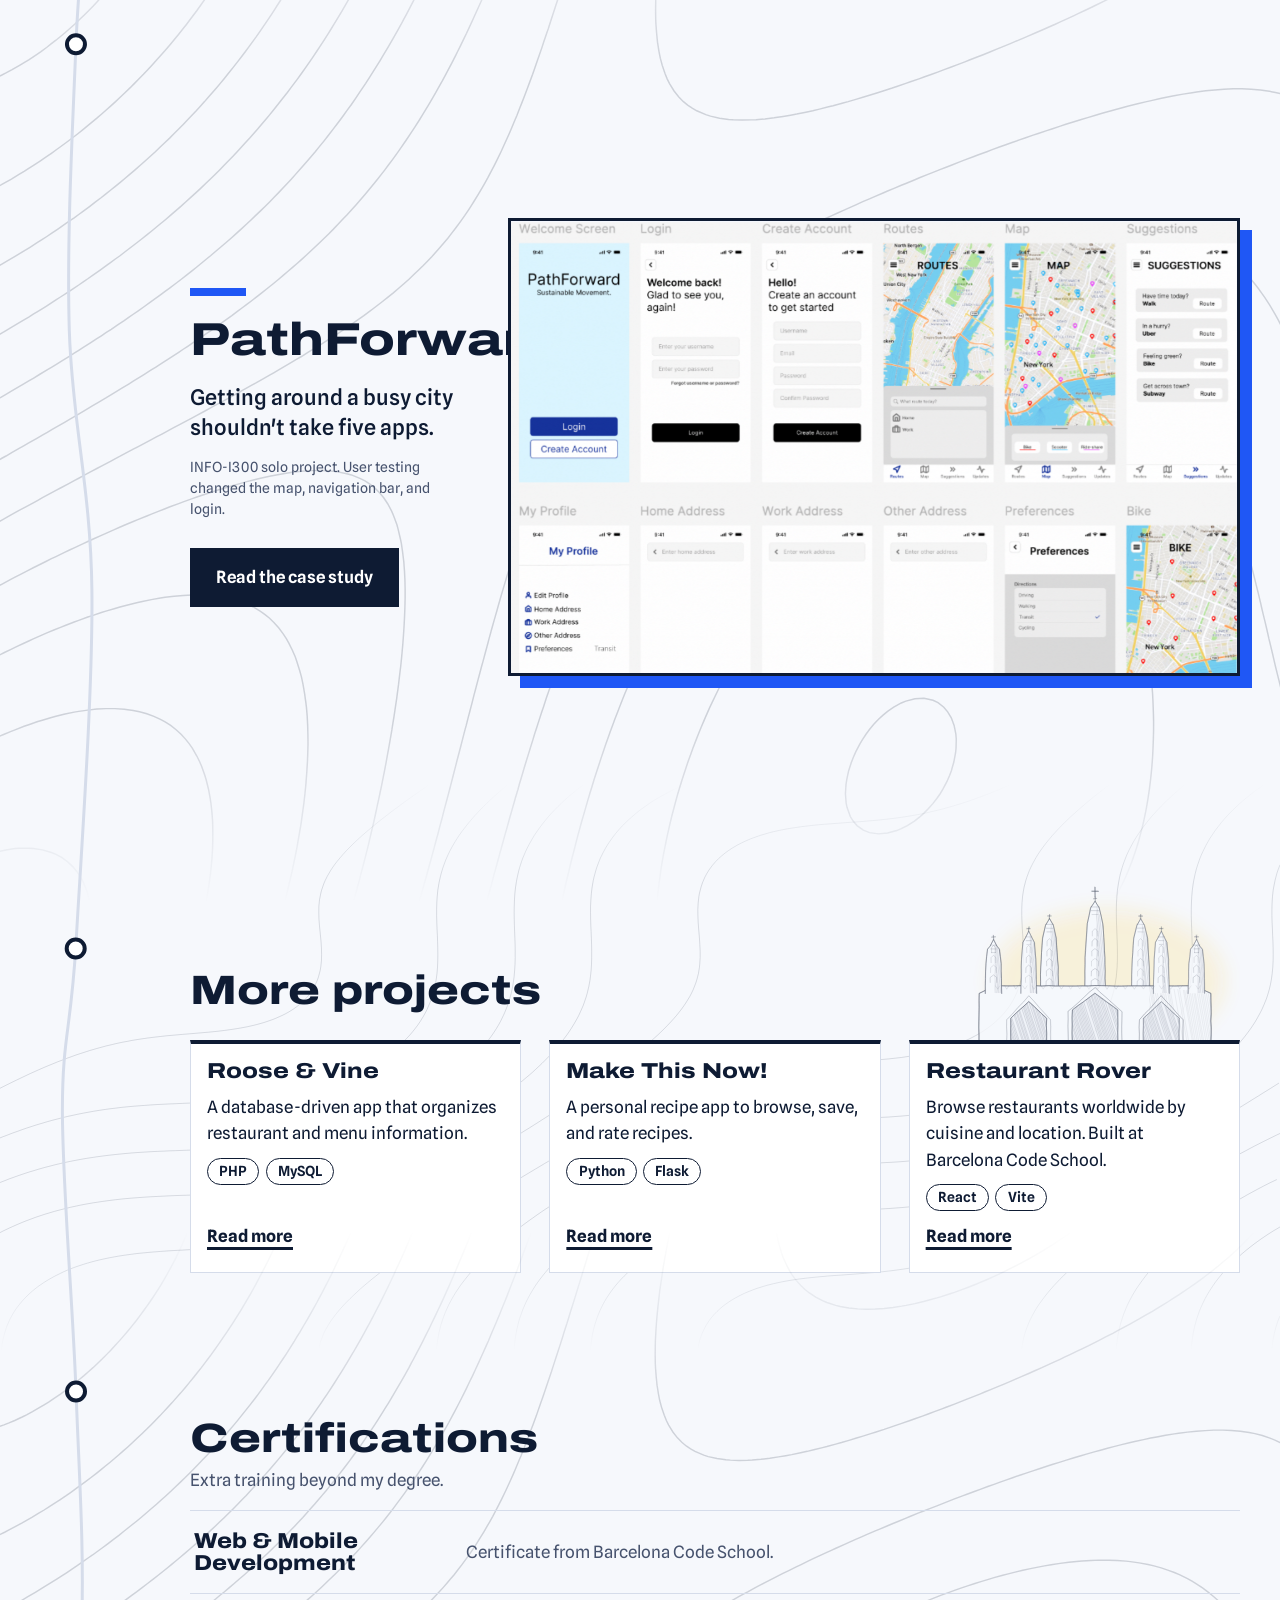
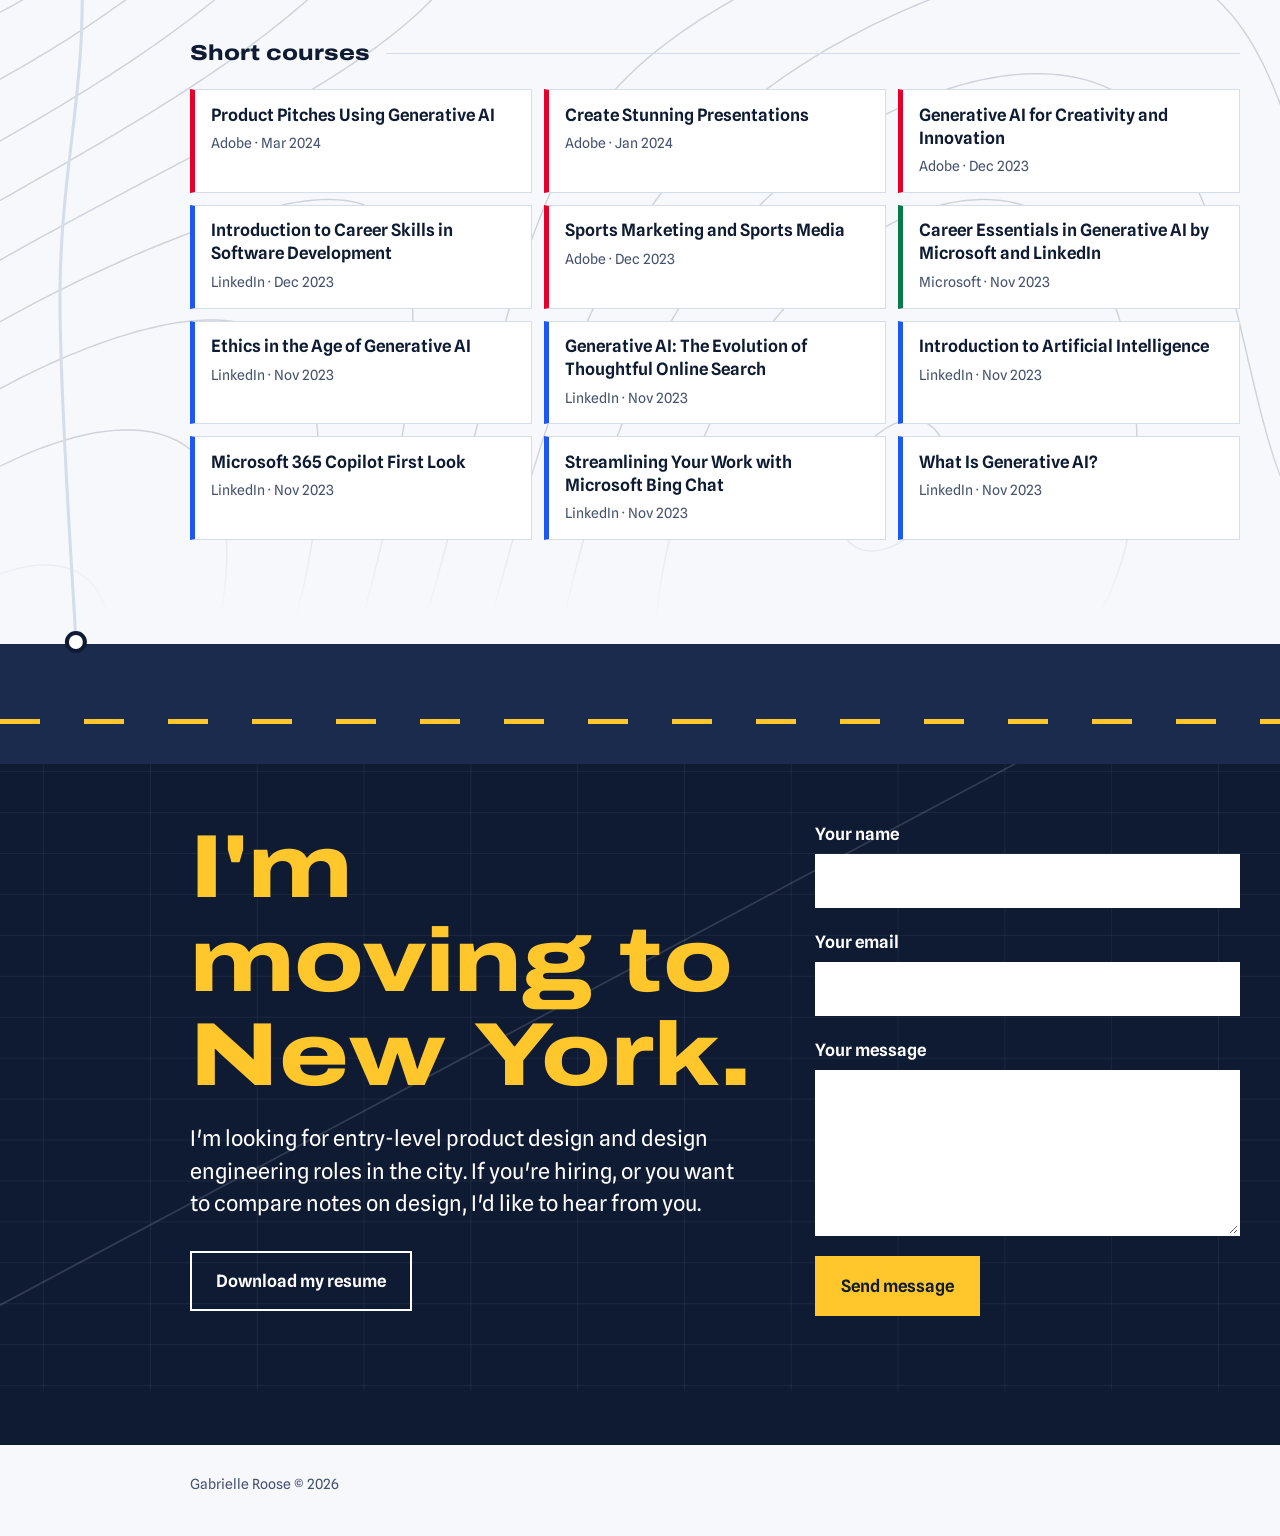
==== commit cace32d8: "Updating homepage to sketch design with route, sketches, and contours Replaces the transit layout wi" ====
--- a/index.html
+++ b/index.html
@@ -16,7 +16,7 @@
       rel="stylesheet"
     />
 
-    <link rel="stylesheet" href="css/transit.css" />
+    <link rel="stylesheet" href="css/sketch.css" />
   </head>
 
   <body>
@@ -25,313 +25,254 @@
     <header class="topbar">
       <a class="wordmark" href="#top">Gabrielle Roose</a>
       <nav class="topbar__nav" aria-label="Main">
+        <a href="#about">About</a>
         <a href="#work">Case studies</a>
-        <a href="#built">Also built</a>
-        <a href="#background">Background</a>
         <a href="#certifications">Certifications</a>
         <a href="#contact">Contact</a>
       </nav>
     </header>
 
-    <main class="route" id="top">
-      <div class="rail" aria-hidden="true">
-        <div class="rail__fill"></div>
-        <div class="rail__train"></div>
-      </div>
-
-      <!-- STATION: Bloomington (start) -->
-      <section class="stop stop--hero hero">
-        <div>
+    <main class="journey" id="top">
+      <!-- the route through the left margin, drawn by js/sketch.js -->
+      <svg class="trail" aria-hidden="true"></svg>
+
+      <!-- COLORADO -->
+      <section class="place place--hero" data-stop="Colorado" data-stop-offset="150">
+        <img class="sketch sketch--mountains" src="images/sketches/mountains.svg" alt="" aria-hidden="true" />
+
+        <div class="hero__text">
           <h1 class="hero__title">Product designer who codes.</h1>
           <p class="hero__lede">
             I'm an Informatics senior at Indiana University, graduating in
             December. I design interfaces, then build them.
           </p>
-          <div class="hero__facts">
-            <p>
-              I co-founded Thrive Solutions Club, which connects students with
-              small businesses and nonprofits for research-driven consulting.
-            </p>
-            <p>
-              I studied in Barcelona and finished a web and mobile development
-              certificate there.
-            </p>
+        </div>
+
+        <div class="hero__photo">
+          <img
+            src="images/Gabrielle-Roose-Headshot-900.jpg"
+            alt="Headshot of Gabrielle Roose"
+          />
+        </div>
+      </section>
+
+      <!-- ABOUT -->
+      <section class="place place--about" id="about" data-stop="About">
+        <h2 class="place__title">A little about me</h2>
+        <div class="about__text">
+          <p>
+            I grew up in Colorado and studied Informatics at Indiana
+            University, with a specialization in business and minors in
+            human-centered computing, web design, and marketing.
+          </p>
+          <p>
+            In Spring 2025 I studied abroad in Barcelona and finished a web and
+            mobile development certificate there. I like turning research into
+            interfaces people can use, then building them myself.
+          </p>
+          <p>After I graduate in December, I'm moving to New York.</p>
+        </div>
+      </section>
+
+      <!-- CASE STUDIES: one chapter per project -->
+      <section class="chapter chapter--green" id="work" data-stop="HobbyBloom" data-intro>
+        <div class="place__bg place__bg--in" aria-hidden="true"></div>
+        <div class="chapter__copy">
+          <h2 class="chapter__name">HobbyBloom</h2>
+          <p class="chapter__line">Starting a new hobby shouldn't feel intimidating.</p>
+          <p class="chapter__meta">Capstone project, team of 4. Tested by 10+ classmates and friends.</p>
+          <a class="button" href="hobbybloom.html">Read the case study</a>
+        </div>
+        <div class="chapter__media">
+          <img
+            src="images/HobbyBloomCover.png"
+            alt="HobbyBloom dashboard showing a user's hobbies and progress"
+          />
+        </div>
+      </section>
+
+      <section class="chapter chapter--red chapter--flip" data-stop="Crimson Thumb">
+        <div class="place__bg place__bg--bcn" aria-hidden="true"></div>
+        <img class="sketch sketch--gate" src="images/sketches/gate.svg" alt="" aria-hidden="true" />
+        <div class="chapter__copy">
+          <h2 class="chapter__name">Crimson Thumb</h2>
+          <p class="chapter__line">Most students don't recycle. We made it pay.</p>
+          <p class="chapter__meta">INFO-I300 project, team of 4.</p>
+          <a class="button" href="crimson-thumb.html">Read the case study</a>
+        </div>
+        <div class="chapter__media">
+          <img
+            src="images/CrimsonThumbZion.png"
+            alt="Crimson Thumb mobile app screens for the recycling rewards system"
+          />
+        </div>
+      </section>
+
+      <section class="chapter chapter--blue" data-stop="PathForward" data-pan>
+        <div class="place__bg place__bg--in" aria-hidden="true"></div>
+        <div class="chapter__copy">
+          <h2 class="chapter__name">PathForward</h2>
+          <p class="chapter__line">Getting around a busy city shouldn't take five apps.</p>
+          <p class="chapter__meta">INFO-I300 solo project. User testing changed the map, navigation bar, and login.</p>
+          <a class="button" href="pathforward.html">Read the case study</a>
+        </div>
+        <div class="chapter__media">
+          <img
+            src="images/PathForward.png"
+            alt="PathForward app screens: login, map, route suggestions, and transit updates"
+          />
+        </div>
+      </section>
+
+      <!-- MORE PROJECTS -->
+      <section class="place place--more" id="more" data-stop="More projects">
+        <div class="place__bg place__bg--bcn" aria-hidden="true"></div>
+        <img class="sketch sketch--sagrada" src="images/sketches/sagrada.svg" alt="" aria-hidden="true" />
+        <h2 class="place__title">More projects</h2>
+        <ul class="cards">
+          <li class="card">
+            <h3 class="card__title">Roose &amp; Vine</h3>
+            <p class="card__summary">A database-driven app that organizes restaurant and menu information.</p>
+            <ul class="chips" aria-label="Tools"><li>PHP</li><li>MySQL</li></ul>
+            <a class="card__link" href="roose-vine.html">Read more</a>
+          </li>
+          <li class="card">
+            <h3 class="card__title">Make This Now!</h3>
+            <p class="card__summary">A personal recipe app to browse, save, and rate recipes.</p>
+            <ul class="chips" aria-label="Tools"><li>Python</li><li>Flask</li></ul>
+            <a class="card__link" href="make-this-now.html">Read more</a>
+          </li>
+          <li class="card">
+            <h3 class="card__title">Restaurant Rover</h3>
+            <p class="card__summary">Browse restaurants worldwide by cuisine and location. Built at Barcelona Code School.</p>
+            <ul class="chips" aria-label="Tools"><li>React</li><li>Vite</li></ul>
+            <a class="card__link" href="restaurant-rover.html">Read more</a>
+          </li>
+        </ul>
+      </section>
+
+      <!-- CERTIFICATIONS -->
+      <section class="place place--certs" id="certifications" data-stop="Certifications">
+        <div class="place__bg place__bg--in" aria-hidden="true"></div>
+
+        <header class="place__head">
+          <div>
+            <h2 class="place__title">Certifications</h2>
+            <p class="place__text">Extra training beyond my degree.</p>
           </div>
-          <a class="button" href="#work">See the case studies</a>
-        </div>
-        <img
-          class="hero__photo"
-          src="images/Gabrielle-Roose-Headshot-900.jpg"
-          alt="Headshot of Gabrielle Roose"
-        />
-      </section>
-
-      <!-- STATION: case studies -->
-      <section class="stop" id="work" aria-labelledby="work-title">
-        <h2 class="stop__title" id="work-title">Case studies</h2>
-        <p class="stop__intro">
-          Three projects. Each one shows the problem, my role, and what changed
-          along the way.
-        </p>
-
-        <ul class="routes">
-          <li class="route-card route-card--green">
-            <h3 class="route-card__sign">
-              <span class="route-card__bullet" aria-hidden="true">H</span>
-              HobbyBloom
-            </h3>
-            <div>
-              <p class="route-card__meta">
-                Year-long capstone (INFO-I494 and I495) with a team of 4. I led front-end and product direction.
-              </p>
-              <p class="route-card__summary">
-                A platform that makes starting a new hobby less intimidating for
-                college students: discover, track, and share your progress.
-              </p>
-              <ul class="chips" aria-label="Tools">
-                <li>PHP</li>
-                <li>MySQL</li>
-                <li>JavaScript</li>
-              </ul>
-              <a class="route-card__link" href="hobbybloom.html">Read the case study</a>
-            </div>
-            <img
-              class="route-card__media"
-              src="images/HobbyBloomCover.png"
-              alt="HobbyBloom dashboard showing a user's hobbies and progress"
-            />
-          </li>
-
-          <li class="route-card route-card--crimson">
-            <h3 class="route-card__sign">
-              <span class="route-card__bullet" aria-hidden="true">C</span>
-              Crimson Thumb
-            </h3>
-            <div>
-              <p class="route-card__meta">INFO-I300 project with a team of 4.</p>
-              <p class="route-card__summary">
-                A smart recycling bin and companion app that pays IU students
-                back for recycling.
-              </p>
-              <ul class="chips" aria-label="Tools">
-                <li>Figma</li>
-                <li>UX research</li>
-              </ul>
-              <a class="route-card__link" href="crimson-thumb.html">Read the case study</a>
-            </div>
-            <img
-              class="route-card__media"
-              src="images/CrimsonThumbZion.png"
-              alt="Crimson Thumb mobile app screens for the recycling rewards system"
-            />
-          </li>
-
-          <li class="route-card route-card--blue">
-            <h3 class="route-card__sign">
-              <span class="route-card__bullet" aria-hidden="true">P</span>
-              PathForward
-            </h3>
-            <div>
-              <p class="route-card__meta">INFO-I300 solo project.</p>
-              <p class="route-card__summary">
-                A mobile app for getting around busy cities by scooter, bike,
-                ride-share, and transit. User testing changed the map, the
-                navigation bar, and the login screen.
-              </p>
-              <ul class="chips" aria-label="Tools">
-                <li>Figma</li>
-                <li>UX research</li>
-              </ul>
-              <a class="route-card__link" href="pathforward.html">Read the case study</a>
-            </div>
-            <img
-              class="route-card__media"
-              src="images/PathForward.png"
-              alt="PathForward app screens: login, map, route suggestions, and transit updates"
-            />
-          </li>
-        </ul>
-      </section>
-
-      <!-- STATION: also built -->
-      <section class="stop" id="built" aria-labelledby="built-title">
-        <h2 class="stop__title" id="built-title">Also built</h2>
-        <p class="stop__intro">Smaller projects, each with its own short page.</p>
+        </header>
 
         <ul class="built">
           <li class="built__item">
-            <h3 class="built__name"><a href="restaurant-rover.html">Restaurant Rover</a></h3>
-            <p class="built__desc">Browse restaurants worldwide by cuisine and location. Built at Barcelona Code School.</p>
-            <ul class="chips" aria-label="Tools"><li>React</li><li>Vite</li></ul>
-          </li>
-          <li class="built__item">
-            <h3 class="built__name"><a href="roose-vine.html">Roose &amp; Vine</a></h3>
-            <p class="built__desc">A database-driven app that organizes restaurant and menu information. Built in INFO-I494, the first semester of my capstone.</p>
-            <ul class="chips" aria-label="Tools"><li>PHP</li><li>MySQL</li></ul>
-          </li>
-          <li class="built__item">
-            <h3 class="built__name"><a href="make-this-now.html">Make This Now!</a></h3>
-            <p class="built__desc">A personal recipe app to browse, save, and rate recipes.</p>
-            <ul class="chips" aria-label="Tools"><li>Python</li><li>Flask</li></ul>
+            <h3 class="built__name">Web &amp; Mobile Development</h3>
+            <p class="built__desc">Certificate from Barcelona Code School.</p>
           </li>
         </ul>
-      </section>
-
-      <!-- STATION: background -->
-      <section class="stop" id="background" aria-labelledby="background-title">
-        <h2 class="stop__title" id="background-title">Background</h2>
-        <p class="stop__intro">Where I studied and trained.</p>
-
-        <ul class="timetable">
-          <li class="timetable__row">
-            <span class="timetable__when">December 2026</span>
-            <span class="timetable__where">Indiana University</span>
-            <span class="timetable__what">
-              BS in Informatics, business specialization. Minors in Human-Centered
-              Computing, Web Design and Development, and Marketing.
-            </span>
-          </li>
-          <li class="timetable__row">
-            <span class="timetable__when">Spring 2025</span>
-            <span class="timetable__where">Barcelona, Spain</span>
-            <span class="timetable__what">Study abroad.</span>
-          </li>
-          <li class="timetable__row">
-            <span class="timetable__when">2025</span>
-            <span class="timetable__where">Barcelona Code School</span>
-            <span class="timetable__what">Web and mobile development certificate.</span>
+
+        <h3 class="place__sub">Short courses</h3>
+        <ul class="courses">
+          <li class="course course--adobe">
+            <h4 class="course__name">Product Pitches Using Generative AI</h4>
+            <p class="course__meta">Adobe · Mar 2024</p>
+          </li>
+          <li class="course course--adobe">
+            <h4 class="course__name">Create Stunning Presentations</h4>
+            <p class="course__meta">Adobe · Jan 2024</p>
+          </li>
+          <li class="course course--adobe">
+            <h4 class="course__name">Generative AI for Creativity and Innovation</h4>
+            <p class="course__meta">Adobe · Dec 2023</p>
+          </li>
+          <li class="course course--linkedin">
+            <h4 class="course__name">Introduction to Career Skills in Software Development</h4>
+            <p class="course__meta">LinkedIn · Dec 2023</p>
+          </li>
+          <li class="course course--adobe">
+            <h4 class="course__name">Sports Marketing and Sports Media</h4>
+            <p class="course__meta">Adobe · Dec 2023</p>
+          </li>
+          <li class="course course--microsoft">
+            <h4 class="course__name">Career Essentials in Generative AI by Microsoft and LinkedIn</h4>
+            <p class="course__meta">Microsoft · Nov 2023</p>
+          </li>
+          <li class="course course--linkedin">
+            <h4 class="course__name">Ethics in the Age of Generative AI</h4>
+            <p class="course__meta">LinkedIn · Nov 2023</p>
+          </li>
+          <li class="course course--linkedin">
+            <h4 class="course__name">Generative AI: The Evolution of Thoughtful Online Search</h4>
+            <p class="course__meta">LinkedIn · Nov 2023</p>
+          </li>
+          <li class="course course--linkedin">
+            <h4 class="course__name">Introduction to Artificial Intelligence</h4>
+            <p class="course__meta">LinkedIn · Nov 2023</p>
+          </li>
+          <li class="course course--linkedin">
+            <h4 class="course__name">Microsoft 365 Copilot First Look</h4>
+            <p class="course__meta">LinkedIn · Nov 2023</p>
+          </li>
+          <li class="course course--linkedin">
+            <h4 class="course__name">Streamlining Your Work with Microsoft Bing Chat</h4>
+            <p class="course__meta">LinkedIn · Nov 2023</p>
+          </li>
+          <li class="course course--linkedin">
+            <h4 class="course__name">What Is Generative AI?</h4>
+            <p class="course__meta">LinkedIn · Nov 2023</p>
           </li>
         </ul>
       </section>
 
-      <!-- STATION: certifications (a quiet stop: one line until someone opens it) -->
-      <section class="stop stop--quiet" id="certifications" aria-labelledby="certifications-title">
-        <h2 class="stop__title" id="certifications-title">Certifications</h2>
-        <details class="certs">
-          <summary class="certs__summary">12 certifications from Adobe, LinkedIn, and Microsoft</summary>
-          <ul class="timetable">
-            <li class="timetable__row">
-              <span class="timetable__when">Mar 2024</span>
-              <span class="timetable__where">Adobe</span>
-              <span class="timetable__what">Product Pitches Using Generative AI</span>
-            </li>
-            <li class="timetable__row">
-              <span class="timetable__when">Jan 2024</span>
-              <span class="timetable__where">Adobe</span>
-              <span class="timetable__what">Create Stunning Presentations</span>
-            </li>
-            <li class="timetable__row">
-              <span class="timetable__when">Dec 2023</span>
-              <span class="timetable__where">Adobe</span>
-              <span class="timetable__what">Generative AI for Creativity and Innovation</span>
-            </li>
-            <li class="timetable__row">
-              <span class="timetable__when">Dec 2023</span>
-              <span class="timetable__where">LinkedIn</span>
-              <span class="timetable__what">Introduction to Career Skills in Software Development</span>
-            </li>
-            <li class="timetable__row">
-              <span class="timetable__when">Dec 2023</span>
-              <span class="timetable__where">Adobe</span>
-              <span class="timetable__what">Sports Marketing and Sports Media</span>
-            </li>
-            <li class="timetable__row">
-              <span class="timetable__when">Nov 2023</span>
-              <span class="timetable__where">Microsoft</span>
-              <span class="timetable__what">Career Essentials in Generative AI by Microsoft and LinkedIn</span>
-            </li>
-            <li class="timetable__row">
-              <span class="timetable__when">Nov 2023</span>
-              <span class="timetable__where">LinkedIn</span>
-              <span class="timetable__what">Ethics in the Age of Generative AI</span>
-            </li>
-            <li class="timetable__row">
-              <span class="timetable__when">Nov 2023</span>
-              <span class="timetable__where">LinkedIn</span>
-              <span class="timetable__what">Generative AI: The Evolution of Thoughtful Online Search</span>
-            </li>
-            <li class="timetable__row">
-              <span class="timetable__when">Nov 2023</span>
-              <span class="timetable__where">LinkedIn</span>
-              <span class="timetable__what">Introduction to Artificial Intelligence</span>
-            </li>
-            <li class="timetable__row">
-              <span class="timetable__when">Nov 2023</span>
-              <span class="timetable__where">LinkedIn</span>
-              <span class="timetable__what">Microsoft 365 Copilot First Look</span>
-            </li>
-            <li class="timetable__row">
-              <span class="timetable__when">Nov 2023</span>
-              <span class="timetable__where">LinkedIn</span>
-              <span class="timetable__what">Streamlining Your Work with Microsoft Bing Chat</span>
-            </li>
-            <li class="timetable__row">
-              <span class="timetable__when">Nov 2023</span>
-              <span class="timetable__where">LinkedIn</span>
-              <span class="timetable__what">What Is Generative AI?</span>
-            </li>
-          </ul>
-        </details>
-      </section>
-
-      <!-- STATION: end of the line -->
-      <section class="stop stop--end" id="contact" aria-labelledby="contact-title">
+      <!-- NEW YORK -->
+      <section class="place place--ny" id="contact" data-stop="New York" data-stop-offset="0">
+        <div class="place__bg place__bg--ny" aria-hidden="true"></div>
+
         <div class="road" aria-hidden="true">
           <div class="taxi">
             <svg viewBox="0 0 220 96" role="presentation" focusable="false">
-              <!-- body -->
               <path d="M10 66 V52 q0-8 9-10 l26-6 q8-16 24-20 h44 q16 2 26 18 l34 8 q12 3 12 14 v10 z" fill="#FFC72C" stroke="#0E1B33" stroke-width="4" stroke-linejoin="round"/>
-              <!-- windows -->
               <path d="M62 40 q6-12 18-14 h26 v14 z" fill="#CFE3F7" stroke="#0E1B33" stroke-width="3" stroke-linejoin="round"/>
               <path d="M112 26 h8 q12 3 20 14 h-28 z" fill="#CFE3F7" stroke="#0E1B33" stroke-width="3" stroke-linejoin="round"/>
-              <!-- roof light -->
               <rect x="86" y="10" width="28" height="9" rx="2" fill="#FFFFFF" stroke="#0E1B33" stroke-width="3"/>
-              <!-- checker stripe -->
               <rect x="14" y="54" width="192" height="6" fill="#0E1B33"/>
-              <g fill="#FFC72C">
-                <rect x="20" y="54" width="6" height="3"/><rect x="32" y="54" width="6" height="3"/><rect x="44" y="54" width="6" height="3"/><rect x="56" y="54" width="6" height="3"/><rect x="68" y="54" width="6" height="3"/><rect x="80" y="54" width="6" height="3"/><rect x="92" y="54" width="6" height="3"/><rect x="104" y="54" width="6" height="3"/><rect x="116" y="54" width="6" height="3"/><rect x="128" y="54" width="6" height="3"/><rect x="140" y="54" width="6" height="3"/><rect x="152" y="54" width="6" height="3"/><rect x="164" y="54" width="6" height="3"/><rect x="176" y="54" width="6" height="3"/><rect x="188" y="54" width="6" height="3"/>
-                <rect x="26" y="57" width="6" height="3"/><rect x="38" y="57" width="6" height="3"/><rect x="50" y="57" width="6" height="3"/><rect x="62" y="57" width="6" height="3"/><rect x="74" y="57" width="6" height="3"/><rect x="86" y="57" width="6" height="3"/><rect x="98" y="57" width="6" height="3"/><rect x="110" y="57" width="6" height="3"/><rect x="122" y="57" width="6" height="3"/><rect x="134" y="57" width="6" height="3"/><rect x="146" y="57" width="6" height="3"/><rect x="158" y="57" width="6" height="3"/><rect x="170" y="57" width="6" height="3"/><rect x="182" y="57" width="6" height="3"/><rect x="194" y="57" width="6" height="3"/>
-              </g>
-              <!-- headlight -->
               <path d="M204 56 h8 v6 h-8 z" fill="#FFFFFF" stroke="#0E1B33" stroke-width="2"/>
-              <!-- wheels -->
               <g class="taxi__wheel"><circle cx="54" cy="76" r="16" fill="#0E1B33"/><circle cx="54" cy="76" r="7" fill="#D5DCEA"/><path d="M47 76 h14 M54 69 v14" stroke="#0E1B33" stroke-width="3"/></g>
               <g class="taxi__wheel"><circle cx="166" cy="76" r="16" fill="#0E1B33"/><circle cx="166" cy="76" r="7" fill="#D5DCEA"/><path d="M159 76 h14 M166 69 v14" stroke="#0E1B33" stroke-width="3"/></g>
             </svg>
           </div>
         </div>
+
         <div class="city">
-          <h2 class="city__title" id="contact-title">I'm moving to New&nbsp;York.</h2>
-          <div class="city__layout">
-            <div>
-              <p class="city__text">
-                I'm looking for entry-level product design and design engineering
-                roles in the city. If you're hiring, or you want to compare notes on
-                design, I'd like to hear from you.
-              </p>
+          <div class="city__text">
+            <h2 class="city__title">I'm moving to New&nbsp;York.</h2>
+            <p class="city__lede">
+              I'm looking for entry-level product design and design engineering
+              roles in the city. If you're hiring, or you want to compare notes
+              on design, I'd like to hear from you.
+            </p>
+            <div class="city__actions">
               <a class="button button--plain" href="GabrielleRooseResume26.pdf">Download my resume</a>
             </div>
-
-            <form class="contact-form" action="https://formspree.io/f/xeoyddao" method="post">
-              <label for="name">Your name</label>
-              <input type="text" id="name" name="name" autocomplete="name" minlength="2" maxlength="50" required />
-
-              <label for="email">Your email</label>
-              <input type="email" id="email" name="email" autocomplete="email" maxlength="100" required />
-
-              <label for="message">Your message</label>
-              <textarea id="message" name="message" rows="5" required></textarea>
-
-              <button class="button" type="submit">Send message</button>
-              <p class="contact-form__status" role="status"></p>
-            </form>
           </div>
+
+          <form class="contact-form" action="https://formspree.io/f/xeoyddao" method="post">
+            <label for="name">Your name</label>
+            <input type="text" id="name" name="name" autocomplete="name" minlength="2" maxlength="50" required />
+
+            <label for="email">Your email</label>
+            <input type="email" id="email" name="email" autocomplete="email" maxlength="100" required />
+
+            <label for="message">Your message</label>
+            <textarea id="message" name="message" rows="5" required></textarea>
+
+            <button class="button" type="submit">Send message</button>
+            <p class="contact-form__status" role="status"></p>
+          </form>
         </div>
       </section>
     </main>
 
     <footer class="footer">Gabrielle Roose © 2026</footer>
 
-    <script src="js/transit.js"></script>
+    <script src="js/sketch.js"></script>
   </body>
 </html>
--- a/css/sketch.css
+++ b/css/sketch.css
@@ -0,0 +1,979 @@
+/* SKETCH HOME PAGE (blend of the transit, route and landscape mocks)
+   A clean, light page. The personality lives in a few small, deliberate things:
+   - a curving route with a red pin that travels down the left margin
+   - pencil sketches: Colorado mountains, an Indiana gateway, a small Sagrada Familia
+   - a faint line-art background for each place (terrain, rolling land, coastline, street grid)
+   - one bold moment at the end: a taxi arriving in New York
+   Fonts: Archivo (headings, wide and heavy) + Spline Sans (body). */
+
+/* * * * * * * * * * * * * * * * * * * * * * * * *
+    TOKENS
+* * * * * * * * * * * * * * * * * * * * * * * * */
+
+:root {
+    --platform: #F6F8FC;     /* page background */
+    --paper: #FFFFFF;
+    --ink: #0E1B33;
+    --muted: #47536E;
+    --line: #D5DCEA;
+
+    --red: #E4002B;          /* the site accent, and Crimson Thumb's color */
+    --taxi: #FFC72C;         /* NYC cab yellow, used only at the end */
+    --green: #08794B;        /* HobbyBloom */
+    --blue: #1F57F5;         /* PathForward */
+    --asphalt: #1A2B4D;
+
+    --font-display: "Archivo", "Arial Black", sans-serif;
+    --font-body: "Spline Sans", system-ui, sans-serif;
+
+    --step--1: 0.875rem;
+    --step-0: 1.0625rem;
+    --step-1: 1.35rem;
+    --step-2: clamp(1.9rem, 3.2vw, 2.6rem);
+    --step-3: clamp(2.7rem, 7vw, 5.6rem);
+
+    --rail: 60px;            /* left margin that the route runs through */
+}
+
+@media (width >= 700px) {
+    :root {
+        --rail: 104px;
+    }
+}
+
+@media (width >= 1000px) {
+    :root { --rail: 150px; }
+}
+
+/* * * * * * * * * * * * * * * * * * * * * * * * *
+    BASE
+* * * * * * * * * * * * * * * * * * * * * * * * */
+
+*,
+*::before,
+*::after {
+    box-sizing: border-box;
+}
+
+html,
+body {
+    overflow-x: clip;        /* backgrounds run past the edges; never scroll sideways */
+}
+
+body {
+    margin: 0;
+    background: var(--platform);
+    color: var(--ink);
+    font-family: var(--font-body);
+    font-size: var(--step-0);
+    font-weight: 400;
+    line-height: 1.65;
+}
+
+h1,
+h2,
+h3,
+h4 {
+    margin: 0;
+    font-family: var(--font-display);
+    font-weight: 800;
+    font-stretch: 112%;
+    line-height: 1.05;
+}
+
+p {
+    margin: 0;
+}
+
+ul {
+    margin: 0;
+    padding: 0;
+    list-style: none;
+}
+
+img {
+    display: block;
+    max-width: 100%;
+}
+
+a {
+    color: inherit;
+}
+
+:focus-visible {
+    outline: 3px solid var(--blue);
+    outline-offset: 3px;
+}
+
+.skip {
+    position: absolute;
+    left: 1rem;
+    top: -4rem;
+    z-index: 20;
+    padding: 0.6rem 1rem;
+    background: var(--ink);
+    color: var(--paper);
+}
+
+.skip:focus {
+    top: 1rem;
+}
+
+.button {
+    display: inline-block;
+    background: var(--ink);
+    color: var(--paper);
+    font-weight: 600;
+    text-decoration: none;
+    padding: 0.85rem 1.5rem;
+    border: 2px solid var(--ink);
+    transition: background-color 0.2s ease, color 0.2s ease;
+}
+
+.button:hover,
+.button:focus-visible {
+    background: var(--paper);
+    color: var(--ink);
+}
+
+.button--plain {
+    background: transparent;
+    color: var(--ink);
+}
+
+.button--plain:hover,
+.button--plain:focus-visible {
+    background: var(--ink);
+    color: var(--paper);
+}
+
+/* * * * * * * * * * * * * * * * * * * * * * * * *
+    TOP BAR
+* * * * * * * * * * * * * * * * * * * * * * * * */
+
+.topbar {
+    position: absolute;
+    inset: 0 0 auto 0;
+    z-index: 5;
+    display: flex;
+    align-items: center;
+    justify-content: space-between;
+    gap: 1rem;
+    padding: 1.1rem 1.25rem;
+}
+
+.wordmark {
+    font-family: var(--font-display);
+    font-weight: 800;
+    font-stretch: 125%;
+    font-size: 1.05rem;
+    text-decoration: none;
+    white-space: nowrap;
+}
+
+.topbar__nav {
+    display: flex;
+    gap: 1.1rem;
+    font-size: 0.95rem;
+    font-weight: 600;
+    white-space: nowrap;
+}
+
+.topbar__nav a {
+    padding-block: 0.25rem;
+    text-decoration: none;
+    background: linear-gradient(var(--red), var(--red)) left bottom / 0 4px no-repeat;
+    transition: background-size 0.25s ease;
+}
+
+.topbar__nav a:hover,
+.topbar__nav a:focus-visible {
+    background-size: 100% 4px;
+}
+
+@media (width < 560px) {
+    .topbar { flex-wrap: wrap; row-gap: 0.1rem; padding-inline: 1.25rem; }
+    .topbar__nav { gap: 0.9rem; font-size: 0.85rem; }
+}
+
+@media (width >= 700px) {
+    .topbar__nav {
+        gap: 1.5rem;
+        font-size: 1rem;
+    }
+}
+
+/* * * * * * * * * * * * * * * * * * * * * * * * *
+    THE JOURNEY (content column) AND THE ROUTE
+* * * * * * * * * * * * * * * * * * * * * * * * */
+
+.journey {
+    position: relative;
+    max-width: 1240px;
+    margin-inline: auto;
+    padding: 0 1.25rem 0 calc(var(--rail) + 1.25rem);
+}
+
+.trail {
+    position: absolute;
+    inset: 0;
+    z-index: 2;
+    width: 100%;
+    height: 100%;
+    overflow: visible;
+    pointer-events: none;
+}
+
+.trail__base {
+    fill: none;
+    stroke: var(--line);
+    stroke-width: 3;
+    stroke-linecap: round;
+}
+
+.trail__done {
+    fill: none;
+    stroke: var(--ink);
+    stroke-width: 3;
+    stroke-linecap: round;
+}
+
+.trail__stop {
+    fill: var(--paper);
+    stroke: var(--ink);
+    stroke-width: 4;
+    transition: fill 0.3s ease;
+}
+
+.trail__stop.is-reached {
+    fill: var(--red);
+}
+
+.trail__pin {
+    fill: var(--red);
+    stroke: var(--ink);
+    stroke-width: 3;
+    stroke-linejoin: round;
+}
+
+.trail__pin-dot {
+    fill: var(--paper);
+}
+
+/* * * * * * * * * * * * * * * * * * * * * * * * *
+    PLACES
+* * * * * * * * * * * * * * * * * * * * * * * * */
+
+.place {
+    position: relative;
+    z-index: 1;
+    padding-block: 4.5rem;
+}
+
+/* each place has its own faint line-art backdrop, centered on the screen */
+.place__bg {
+    position: absolute;
+    top: -60px;
+    bottom: -60px;
+    left: calc(50% - 50vw - var(--rail) / 2);
+    width: 100vw;
+    z-index: -1;
+    pointer-events: none;
+    background: center / cover no-repeat;
+    -webkit-mask-image: linear-gradient(transparent, #000 18%, #000 82%, transparent);
+    mask-image: linear-gradient(transparent, #000 18%, #000 82%, transparent);
+    will-change: transform;
+}
+
+.place__bg--in { background-image: url("../images/contours/in.svg"); }
+.place__bg--bcn { background-image: url("../images/contours/bcn.svg"); }
+.place__bg--ny { background-image: url("../images/contours/ny.svg"); }
+
+.place__head {
+    display: flex;
+    align-items: center;
+    gap: 1.5rem;
+    margin-bottom: 1rem;
+}
+
+.place__title {
+    margin-bottom: 0.4rem;
+    font-size: var(--step-2);
+    font-stretch: 125%;
+}
+
+.place__text {
+    max-width: 34rem;
+    color: var(--muted);
+}
+
+.place__sub {
+    display: flex;
+    align-items: center;
+    gap: 1rem;
+    margin: 3rem 0 1.5rem;
+    font-size: var(--step-1);
+    font-stretch: 118%;
+}
+
+.place__sub::after {
+    content: "";
+    flex: 1;
+    height: 1px;
+    background: var(--line);
+}
+
+/* * * * * * * * * * * * * * * * * * * * * * * * *
+    PENCIL SKETCHES (quiet, behind the content)
+* * * * * * * * * * * * * * * * * * * * * * * * */
+
+.sketch {
+    position: absolute;
+    z-index: -1;
+    max-width: none;
+    pointer-events: none;
+    user-select: none;
+}
+
+/* Colorado: gray ridgelines along the bottom of the first screen, full width */
+.sketch--mountains {
+    left: calc(50% - 50vw - var(--rail) / 2);
+    bottom: -5rem;
+    width: 100vw;
+    height: auto;
+    opacity: 0.6;
+    -webkit-mask-image: linear-gradient(transparent, #000 40%);
+    mask-image: linear-gradient(transparent, #000 40%);
+}
+
+/* Indiana: the gateway at the top right of its section */
+.sketch--gate {
+    top: 1rem;
+    left: 0;
+    width: min(46vw, 520px);
+    height: auto;
+    opacity: 0.4;
+    -webkit-mask-image: linear-gradient(to right, #000 55%, transparent);
+    mask-image: linear-gradient(to right, #000 55%, transparent);
+}
+
+/* Barcelona: small, off to the side, pale */
+.sketch--sagrada {
+    top: -1.5rem;
+    right: 0;
+    width: min(34vw, 290px);
+    height: auto;
+    opacity: 0.25;
+}
+
+@media (width >= 700px) {
+    .sketch--gate { opacity: 0.7; }
+    .sketch--sagrada { opacity: 0.8; }
+}
+
+/* * * * * * * * * * * * * * * * * * * * * * * * *
+    COLORADO (hero)
+* * * * * * * * * * * * * * * * * * * * * * * * */
+
+.place--hero {
+    display: grid;
+    gap: 3.5rem;
+    align-content: start;
+    min-height: 100svh;
+    padding-top: 7rem;
+    padding-bottom: 6rem;
+}
+
+.hero__title {
+    max-width: 11ch;
+    margin-bottom: 1.5rem;
+    font-size: var(--step-3);
+    font-stretch: 125%;
+}
+
+.hero__lede {
+    max-width: 30rem;
+    margin-bottom: 1.75rem;
+    font-size: var(--step-1);
+    font-weight: 500;
+    line-height: 1.5;
+}
+
+.hero__photo {
+    position: relative;
+    width: min(100%, 320px);
+    justify-self: start;
+}
+
+.hero__photo img {
+    width: 100%;
+    aspect-ratio: 4 / 5;
+    object-fit: cover;
+    border: 3px solid var(--ink);
+    box-shadow: 12px 12px 0 var(--red);
+}
+
+@media (width >= 1000px) {
+    .place--hero {
+        grid-template-columns: 1.5fr 0.8fr;
+        gap: 2.5rem;
+        align-items: center;
+    }
+
+    .hero__photo {
+        justify-self: end;
+        margin-right: 1rem;
+    }
+}
+
+/* * * * * * * * * * * * * * * * * * * * * * * * *
+    CASE STUDY CARDS
+* * * * * * * * * * * * * * * * * * * * * * * * */
+
+.cards {
+    display: grid;
+    gap: 1.75rem;
+}
+
+.card {
+    --route: var(--ink);
+    position: relative;
+    display: flex;
+    flex-direction: column;
+    gap: 0.7rem;
+    padding: 1rem 1rem 1.35rem;
+    background: var(--paper);
+    border: 1px solid var(--line);
+    border-top: 4px solid var(--route);
+    transition: transform 0.25s ease, box-shadow 0.25s ease;
+}
+
+.card--green { --route: var(--green); }
+.card--red { --route: var(--red); }
+.card--blue { --route: var(--blue); }
+
+.card:hover,
+.card:focus-within {
+    transform: translateY(-4px);
+    box-shadow: 0 16px 32px rgba(14, 27, 51, 0.12);
+}
+
+.card__media {
+    width: 100%;
+    aspect-ratio: 16 / 10;
+    object-fit: cover;
+    object-position: top left;
+    border: 1px solid var(--line);
+}
+
+.card__title {
+    display: flex;
+    align-items: center;
+    gap: 0.6rem;
+    margin-top: 0.35rem;
+    font-size: var(--step-1);
+    font-stretch: 118%;
+}
+
+.card__bullet {
+    display: inline-grid;
+    flex: none;
+    place-items: center;
+    width: 1.8rem;
+    height: 1.8rem;
+    border-radius: 50%;
+    background: var(--route);
+    color: var(--paper);
+    font-size: 0.9rem;
+}
+
+.card__meta {
+    color: var(--muted);
+    font-size: var(--step--1);
+    line-height: 1.5;
+}
+
+.card__summary {
+    line-height: 1.55;
+}
+
+.card__link {
+    align-self: start;
+    margin-top: auto;
+    font-weight: 700;
+    text-decoration: underline;
+    text-decoration-color: var(--route);
+    text-decoration-thickness: 3px;
+    text-underline-offset: 5px;
+}
+
+/* the whole card is the link */
+.card__link::after {
+    content: "";
+    position: absolute;
+    inset: 0;
+}
+
+.chips {
+    display: flex;
+    flex-wrap: wrap;
+    gap: 0.4rem;
+}
+
+.chips li {
+    padding: 0.05rem 0.7rem;
+    border: 1.5px solid var(--ink);
+    border-radius: 999px;
+    font-size: var(--step--1);
+    font-weight: 600;
+}
+
+@media (width >= 700px) {
+    .cards {
+        grid-template-columns: repeat(2, 1fr);
+    }
+}
+
+@media (width >= 1000px) {
+    .cards {
+        grid-template-columns: repeat(3, 1fr);
+    }
+}
+
+/* * * * * * * * * * * * * * * * * * * * * * * * *
+    ALSO BUILT (lighter rows)
+* * * * * * * * * * * * * * * * * * * * * * * * */
+
+.built {
+    border-top: 1px solid var(--line);
+}
+
+.built__item {
+    display: grid;
+    gap: 0.4rem;
+    padding: 1.15rem 0.25rem;
+    border-bottom: 1px solid var(--line);
+}
+
+.built__name {
+    font-size: var(--step-1);
+}
+
+.built__name a {
+    text-decoration: underline;
+    text-decoration-color: var(--red);
+    text-decoration-thickness: 3px;
+    text-underline-offset: 5px;
+}
+
+.built__name a:hover {
+    background: var(--red);
+    color: var(--paper);
+}
+
+.built__desc {
+    color: var(--muted);
+}
+
+@media (width >= 1000px) {
+    .built__item {
+        grid-template-columns: 15rem 1fr 14rem;
+        align-items: center;
+        gap: 2rem;
+    }
+
+    .built .chips {
+        justify-content: flex-end;
+    }
+}
+
+/* * * * * * * * * * * * * * * * * * * * * * * * *
+    SHORT COURSES (compact, color-coded by who issued them)
+* * * * * * * * * * * * * * * * * * * * * * * * */
+
+.courses {
+    display: grid;
+    grid-template-columns: repeat(auto-fill, minmax(min(100%, 16rem), 1fr));
+    gap: 0.75rem;
+}
+
+.course {
+    --issuer: var(--ink);
+    display: grid;
+    align-content: start;
+    gap: 0.35rem;
+    padding: 0.85rem 1rem;
+    background: var(--paper);
+    border: 1px solid var(--line);
+    border-left: 5px solid var(--issuer);
+    transition: transform 0.2s ease, box-shadow 0.2s ease;
+}
+
+.course--adobe { --issuer: var(--red); }
+.course--linkedin { --issuer: var(--blue); }
+.course--microsoft { --issuer: var(--green); }
+
+.course:hover {
+    transform: translateY(-3px);
+    box-shadow: 0 10px 22px rgba(14, 27, 51, 0.1);
+}
+
+.course__name {
+    font-family: var(--font-body);
+    font-size: var(--step-0);
+    font-weight: 600;
+    font-stretch: 100%;
+    line-height: 1.35;
+}
+
+.course__meta {
+    color: var(--muted);
+    font-size: var(--step--1);
+}
+
+/* * * * * * * * * * * * * * * * * * * * * * * * *
+    NEW YORK (the one bold moment)
+* * * * * * * * * * * * * * * * * * * * * * * * */
+
+.place--ny {
+    margin-top: 2rem;
+    padding-top: 0;
+    padding-bottom: 5.5rem;
+}
+
+/* the dark band runs edge to edge */
+.place--ny::before {
+    content: "";
+    position: absolute;
+    inset-block: 0;
+    left: calc(50% - 50vw - var(--rail) / 2);
+    width: 100vw;
+    z-index: -2;
+    background: var(--ink);
+}
+
+.place__bg--ny {
+    top: 0;
+    bottom: 0;
+    -webkit-mask-image: none;
+    mask-image: none;
+}
+
+.road {
+    position: relative;
+    height: 7.5rem;
+}
+
+.road::before,
+.road::after {
+    content: "";
+    position: absolute;
+    left: calc(50% - 50vw - var(--rail) / 2);
+    width: 100vw;
+}
+
+.road::before {
+    top: 0;
+    bottom: 0;
+    background: var(--asphalt);
+}
+
+.road::after {
+    top: 62%;
+    height: 5px;
+    background: repeating-linear-gradient(90deg, var(--taxi) 0 40px, transparent 40px 84px);
+}
+
+.taxi {
+    position: absolute;
+    left: 0;
+    bottom: 0.6rem;
+    z-index: 1;
+    width: clamp(120px, 19vw, 210px);
+    transform: translateX(var(--taxi-x, 60vw));
+}
+
+.taxi svg {
+    display: block;
+    width: 100%;
+    height: auto;
+    overflow: visible;
+}
+
+.taxi__wheel {
+    transform-box: fill-box;
+    transform-origin: center;
+    transform: rotate(var(--wheel, 0deg));
+}
+
+.city {
+    display: flex;
+    flex-wrap: wrap;
+    align-items: flex-start;
+    justify-content: space-between;
+    gap: 2.5rem 4rem;
+    padding-top: 3.5rem;
+}
+
+.city :focus-visible {
+    outline-color: var(--taxi);
+}
+
+.city__text {
+    flex: 1 1 26rem;
+    max-width: 40rem;
+}
+
+.city__title {
+    margin-bottom: 1.25rem;
+    color: var(--taxi);
+    font-size: var(--step-3);
+    font-stretch: 125%;
+    text-wrap: balance;      /* keeps "I'm" from sitting alone on the first line */
+}
+
+.city__lede {
+    margin-bottom: 2rem;
+    color: var(--paper);
+    font-size: var(--step-1);
+    line-height: 1.5;
+}
+
+.city__actions {
+    display: flex;
+    flex-wrap: wrap;
+    gap: 0.75rem;
+}
+
+.city .button {
+    background: var(--taxi);
+    border-color: var(--taxi);
+    color: var(--ink);
+}
+
+.city .button:hover,
+.city .button:focus-visible {
+    background: var(--paper);
+    border-color: var(--paper);
+}
+
+.city .button--plain {
+    background: transparent;
+    border-color: var(--paper);
+    color: var(--paper);
+}
+
+.city .button--plain:hover,
+.city .button--plain:focus-visible {
+    background: var(--paper);
+    color: var(--ink);
+}
+
+/* the contact form sits beside the New York copy, and drops below it when narrow */
+.contact-form {
+    display: grid;
+    flex: 1 1 22rem;
+    max-width: 32rem;
+    gap: 0.35rem;
+    color: var(--paper);
+}
+
+.contact-form label {
+    font-weight: 600;
+}
+
+.contact-form input,
+.contact-form textarea {
+    width: 100%;
+    margin-bottom: 0.9rem;
+    padding: 0.7rem 0.85rem;
+    background: var(--paper);
+    color: var(--ink);
+    border: 2px solid var(--paper);
+    border-radius: 0;
+    font: inherit;
+}
+
+.contact-form textarea {
+    resize: vertical;
+}
+
+.contact-form .button {
+    justify-self: start;
+    cursor: pointer;
+    font: inherit;
+    font-weight: 600;
+}
+
+.contact-form .button:disabled {
+    opacity: 0.6;
+    cursor: wait;
+}
+
+.contact-form__status {
+    min-height: 1.65em;
+    margin-top: 0.5rem;
+    color: var(--taxi);
+    font-weight: 600;
+}
+
+.footer {
+    max-width: 1240px;
+    margin-inline: auto;
+    padding: 1.75rem 1.25rem 2.5rem calc(var(--rail) + 1.25rem);
+    color: var(--muted);
+    font-size: var(--step--1);
+}
+
+/* * * * * * * * * * * * * * * * * * * * * * * * *
+    REDUCED MOTION
+* * * * * * * * * * * * * * * * * * * * * * * * */
+
+@media (prefers-reduced-motion: reduce) {
+    *,
+    *::before,
+    *::after {
+        transition: none !important;
+    }
+}
+
+/* * * * * * * * * * * * * * * * * * * * * * * * *
+    ABOUT
+* * * * * * * * * * * * * * * * * * * * * * * * */
+
+.place--about {
+    padding-top: 6rem;
+}
+
+.about__text {
+    display: grid;
+    gap: 1rem;
+    max-width: 40rem;
+    margin-top: 1.25rem;
+    font-size: var(--step-1);
+    line-height: 1.55;
+}
+
+/* * * * * * * * * * * * * * * * * * * * * * * * *
+    CASE STUDY CHAPTERS (one project per screen)
+* * * * * * * * * * * * * * * * * * * * * * * * */
+
+.chapter {
+    --tone: var(--ink);
+    position: relative;
+    z-index: 1;
+    display: grid;
+    gap: 2.5rem;
+    align-content: center;
+    min-height: 100svh;
+    padding-block: 4.5rem;
+}
+
+.chapter--green { --tone: var(--green); }
+.chapter--red { --tone: var(--red); }
+.chapter--blue { --tone: var(--blue); }
+
+.chapter__name {
+    font-size: clamp(2.2rem, 3.6vw, 3.2rem);
+    font-stretch: 125%;
+}
+
+/* a short bar in the project's color, like a stop on the line */
+.chapter__name::before {
+    content: "";
+    display: block;
+    width: 3.5rem;
+    height: 8px;
+    margin-bottom: 1.25rem;
+    background: var(--tone);
+}
+
+.chapter__line {
+    max-width: 24rem;
+    margin-top: 1.1rem;
+    font-size: var(--step-1);
+    font-weight: 500;
+    line-height: 1.4;
+}
+
+.chapter__meta {
+    max-width: 24rem;
+    margin: 0.9rem 0 1.75rem;
+    color: var(--muted);
+    font-size: var(--step--1);
+    line-height: 1.5;
+}
+
+.chapter__media {
+    position: relative;
+    aspect-ratio: 16 / 10;
+    overflow: hidden;
+    background: var(--paper);
+    border: 3px solid var(--ink);
+    box-shadow: 12px 12px 0 var(--tone);
+}
+
+.chapter__media img {
+    width: 100%;
+    height: 100%;
+    max-width: none;
+    object-fit: cover;
+    object-position: top left;
+}
+
+/* PathForward: the image is wider than its frame and slides as you scroll */
+[data-pan] .chapter__media img {
+    width: 135%;
+    transform: translateX(var(--pan, 0%));
+    will-change: transform;
+}
+
+@media (width >= 1000px) {
+    .chapter {
+        grid-template-columns: minmax(0, 0.7fr) minmax(0, 1.9fr);
+        gap: 3rem;
+        align-items: center;
+    }
+
+    .chapter--flip {
+        grid-template-columns: minmax(0, 1.9fr) minmax(0, 0.7fr);
+    }
+
+    .chapter--flip .chapter__media {
+        order: -1;
+    }
+}
+
+/* the one entrance: the first project's screenshot arrives, then its words */
+@media (prefers-reduced-motion: no-preference) {
+    .js .chapter[data-intro] .chapter__media,
+    .js .chapter[data-intro] .chapter__copy > * {
+        opacity: 0;
+        transform: translateY(60px) scale(0.95);
+        transition: opacity 0.8s ease, transform 1s cubic-bezier(0.2, 0.7, 0.2, 1);
+    }
+
+    .js .chapter[data-intro] .chapter__copy > * {
+        transform: translateY(24px);
+    }
+
+    .js .chapter[data-intro].is-in .chapter__media,
+    .js .chapter[data-intro].is-in .chapter__copy > * {
+        opacity: 1;
+        transform: none;
+    }
+
+    .js .chapter[data-intro] .chapter__copy > :nth-child(1) { transition-delay: 0.35s; }
+    .js .chapter[data-intro] .chapter__copy > :nth-child(2) { transition-delay: 0.5s; }
+    .js .chapter[data-intro] .chapter__copy > :nth-child(3) { transition-delay: 0.65s; }
+    .js .chapter[data-intro] .chapter__copy > :nth-child(4) { transition-delay: 0.8s; }
+}
+
+/* More projects: three small cards */
+.place--more .cards {
+    margin-top: 1.75rem;
+}
+
+.place--more .card__title {
+    margin-top: 0;
+}
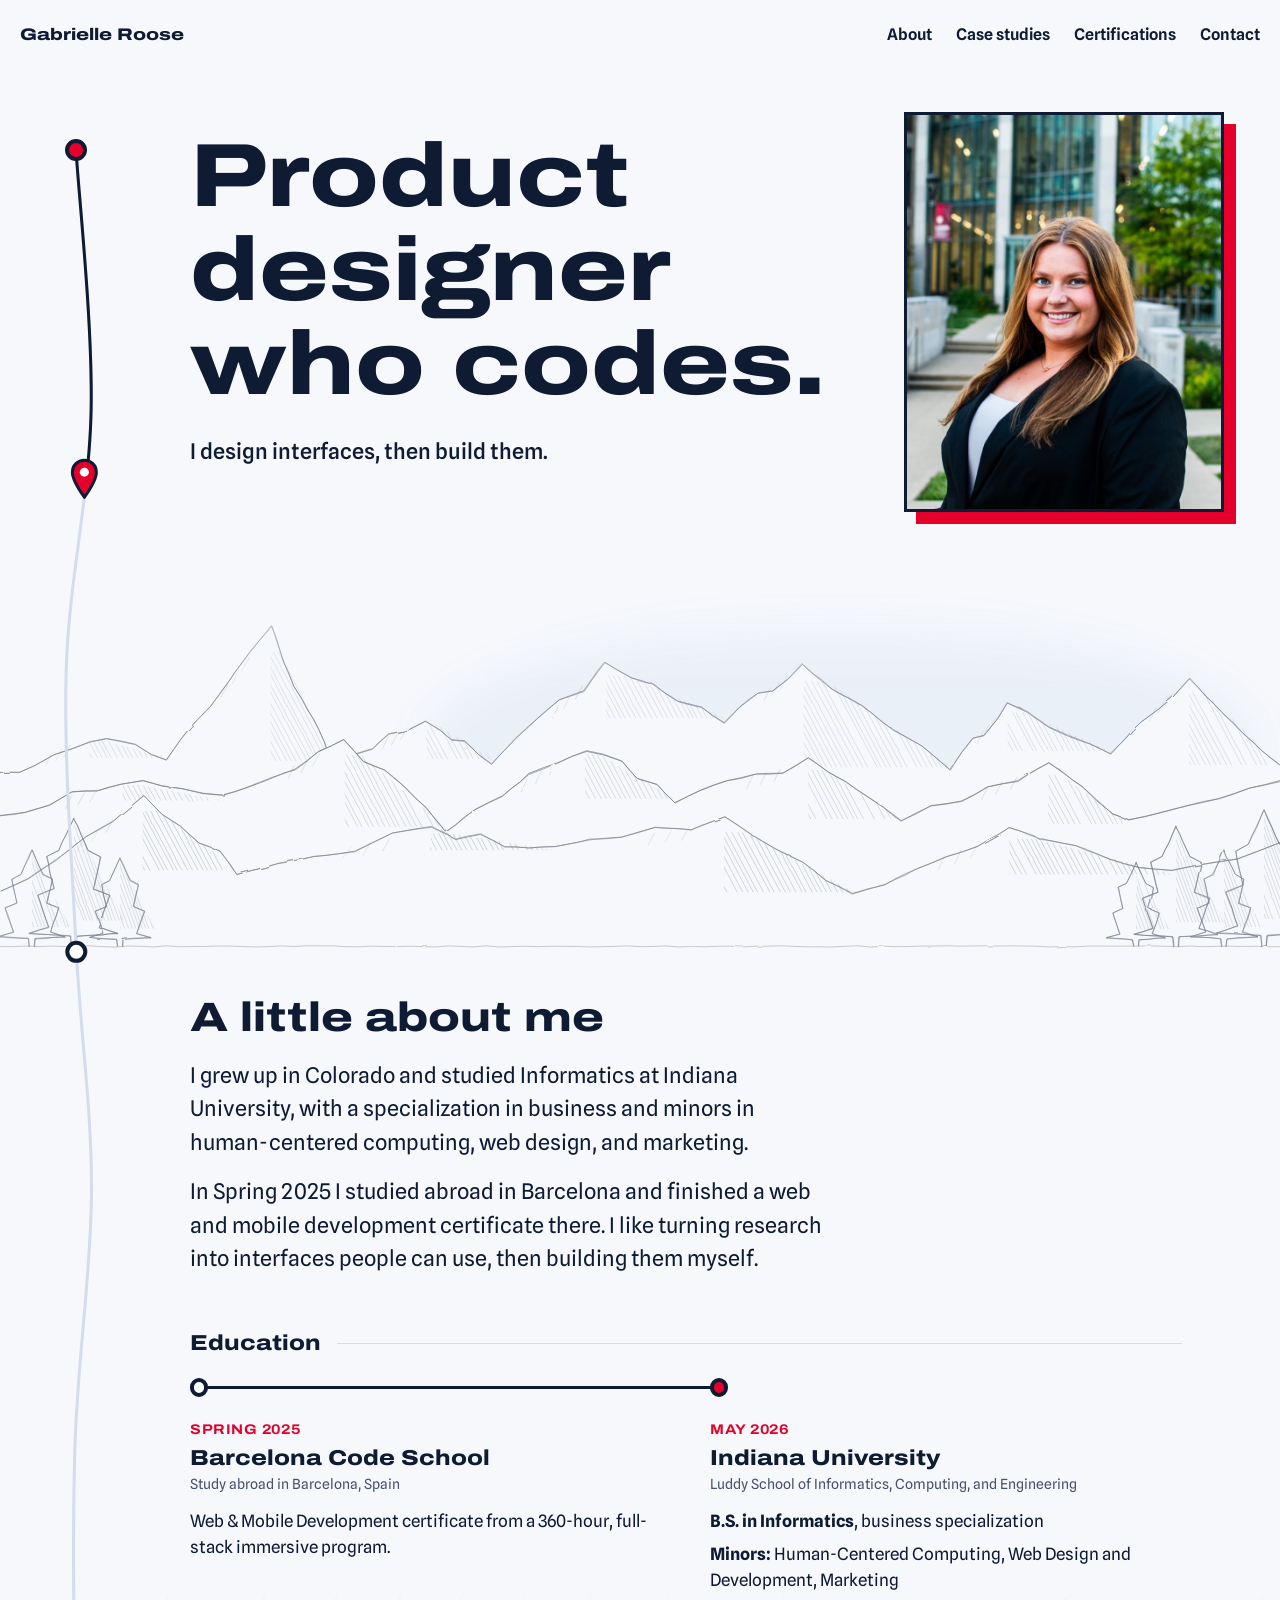
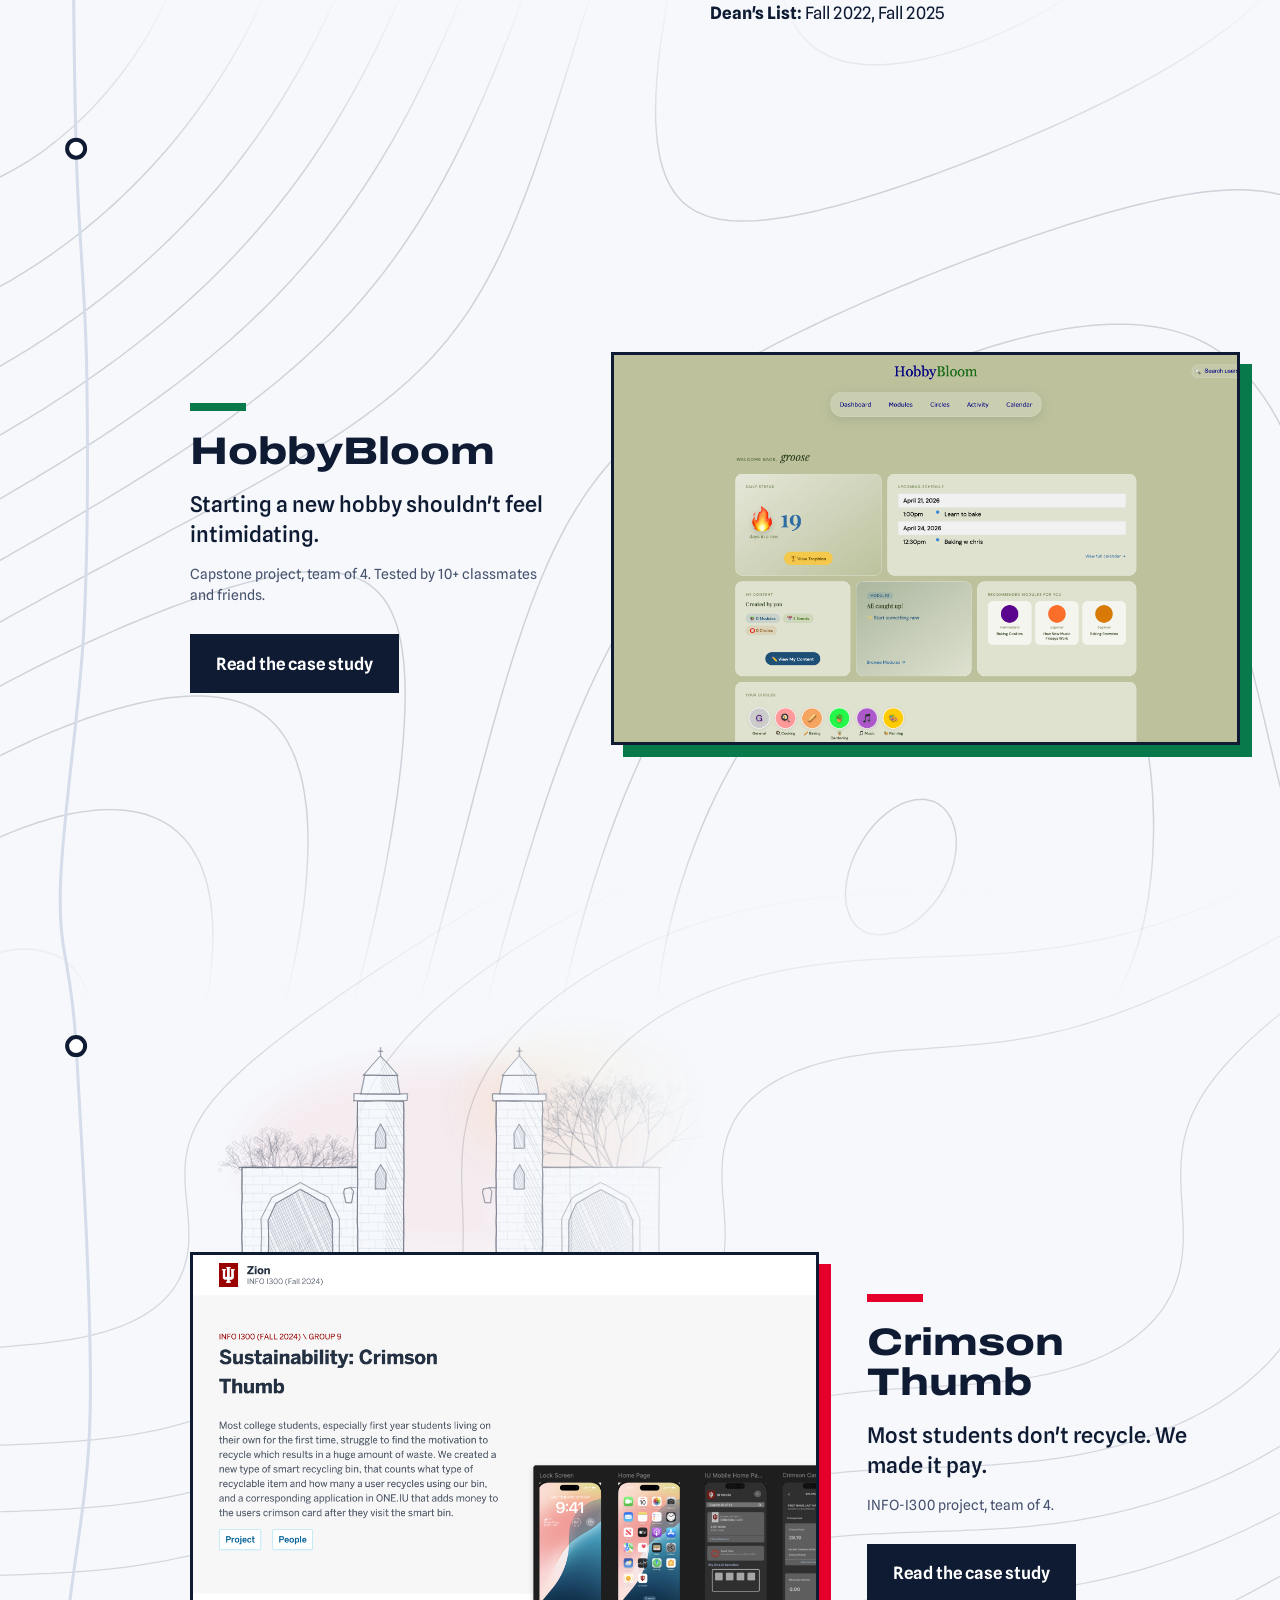
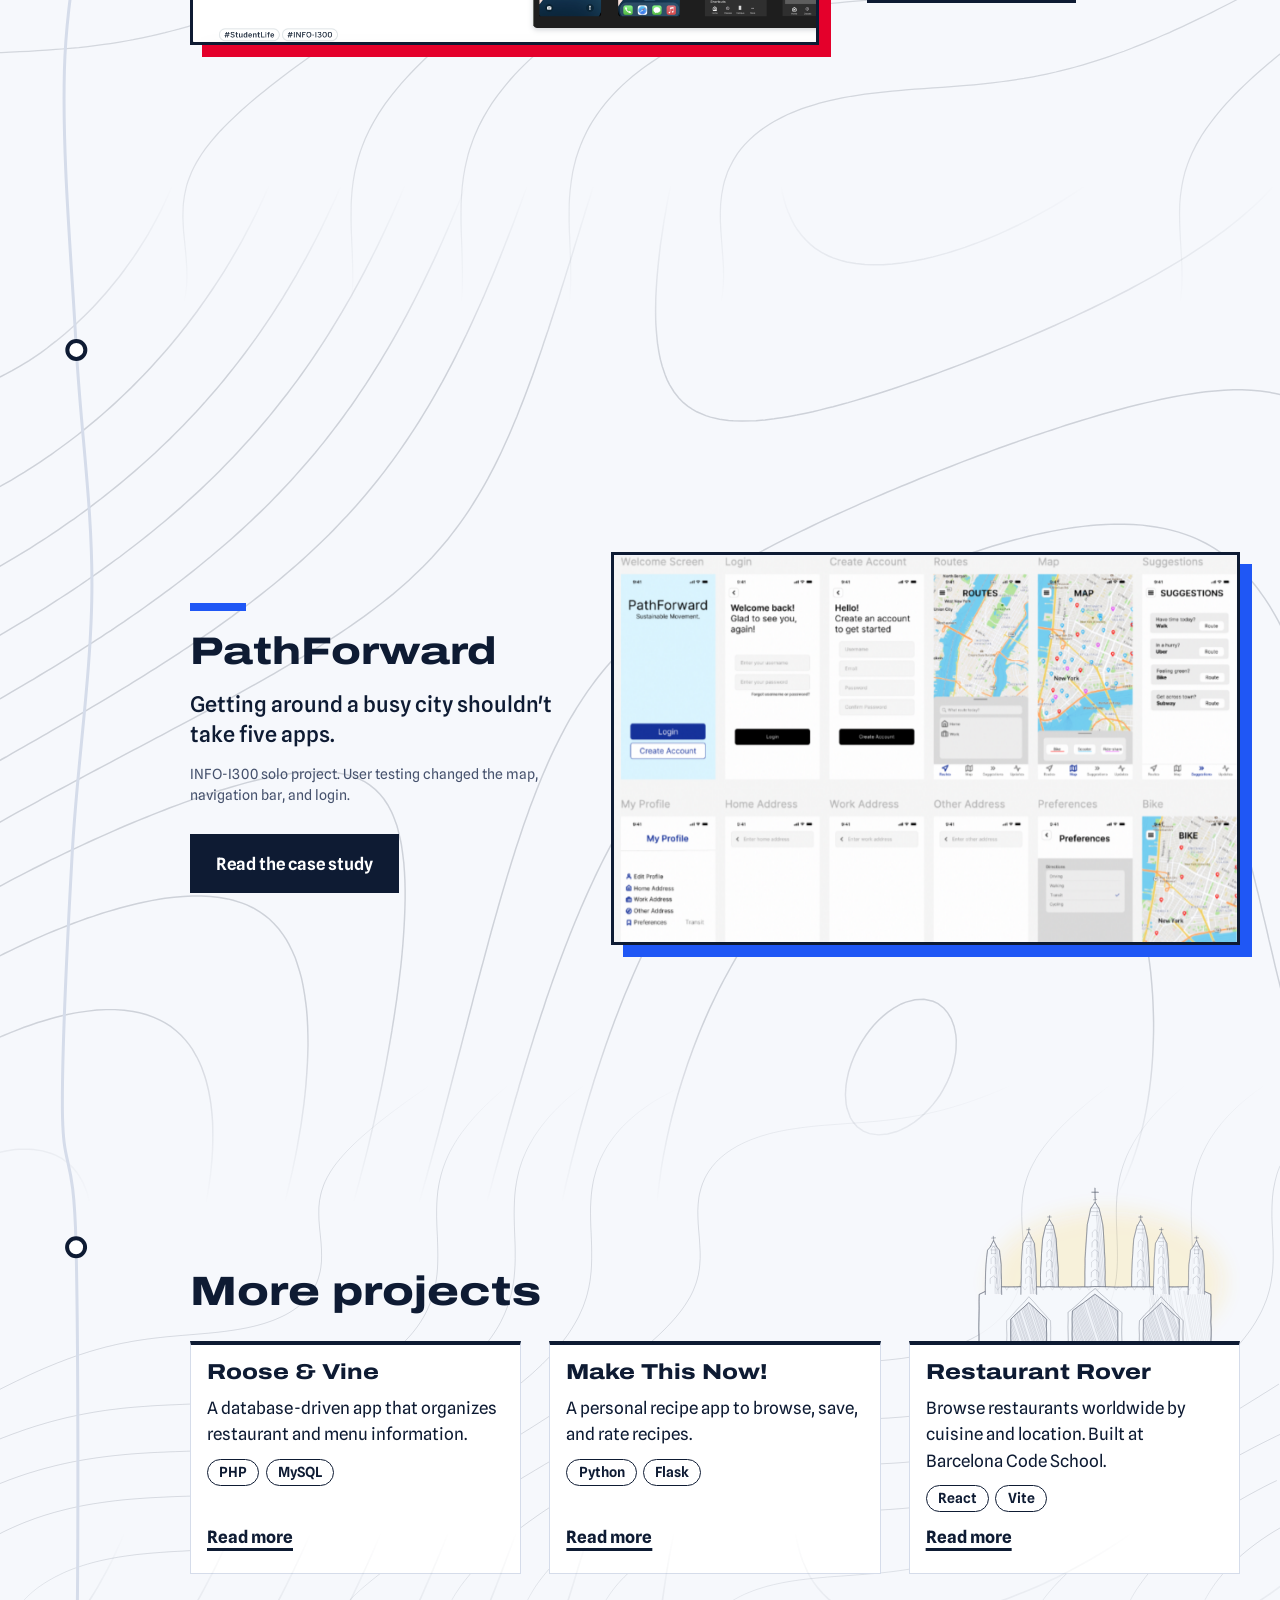
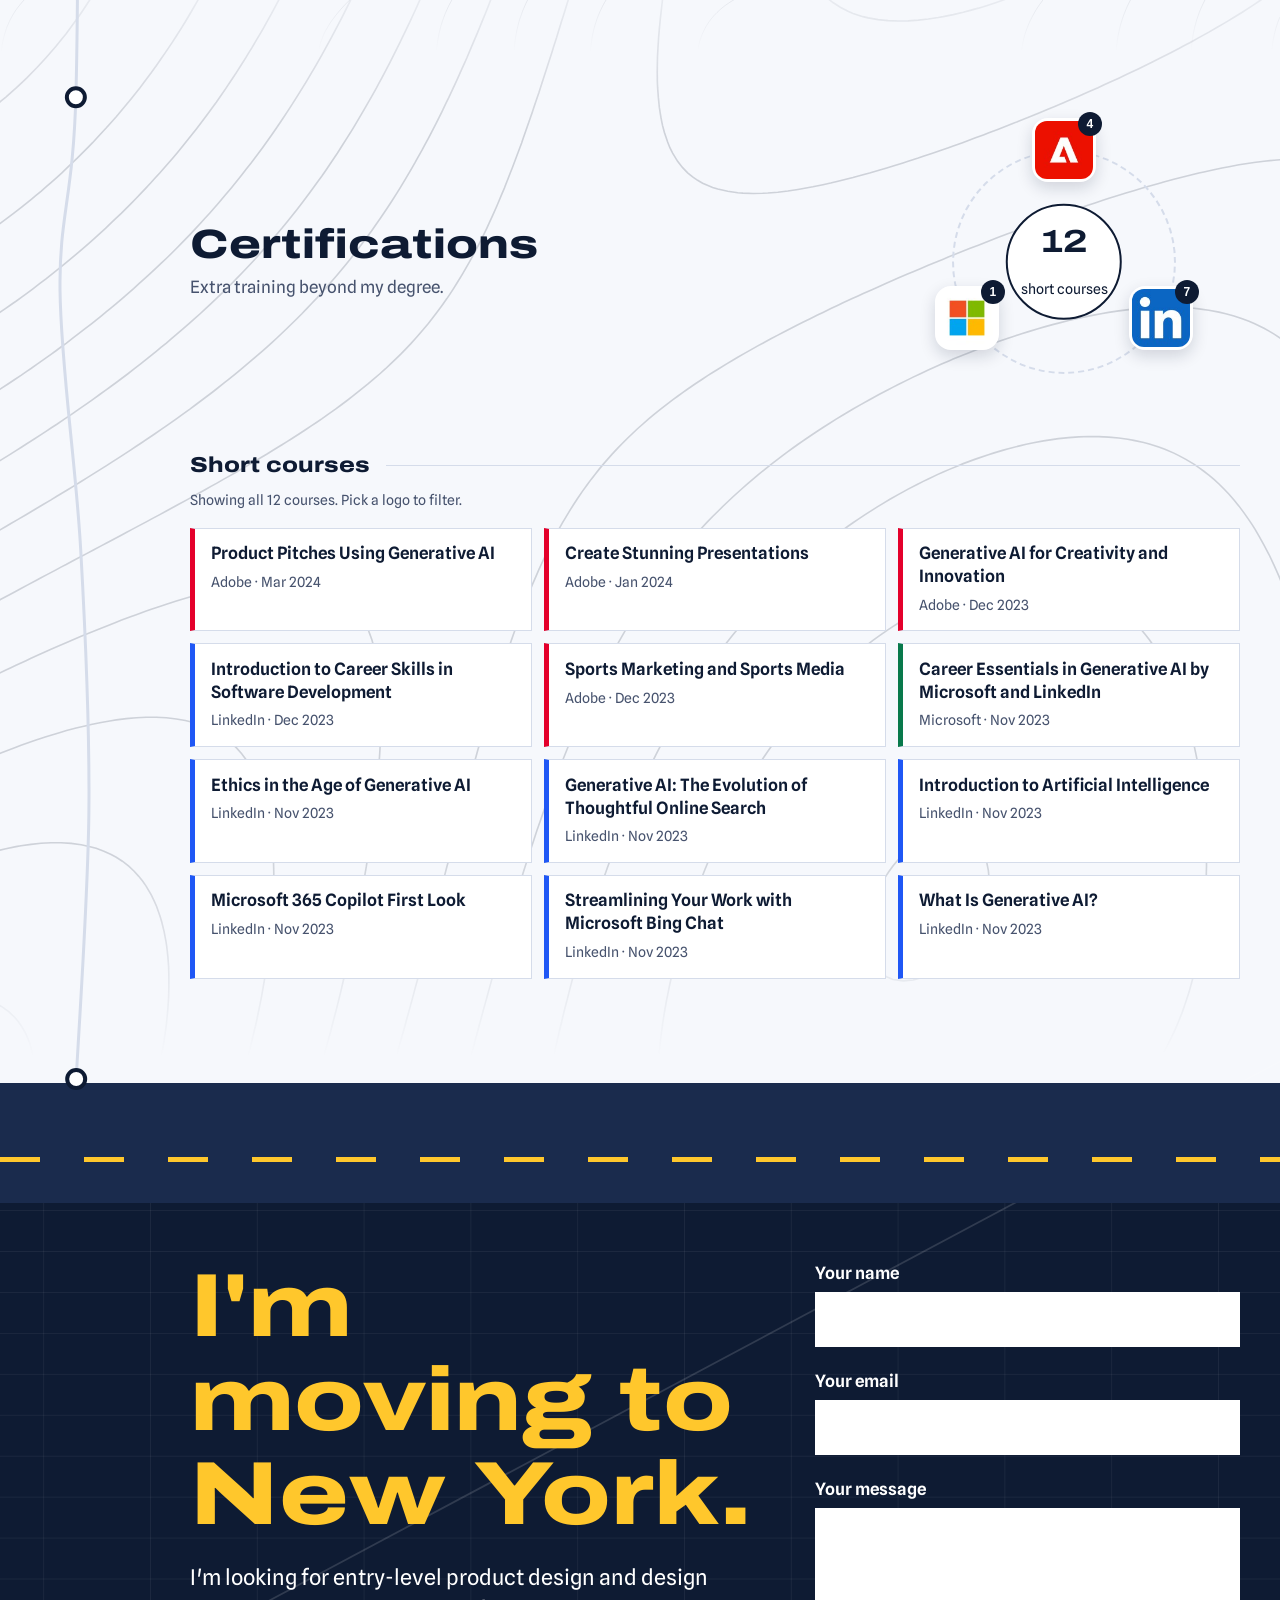
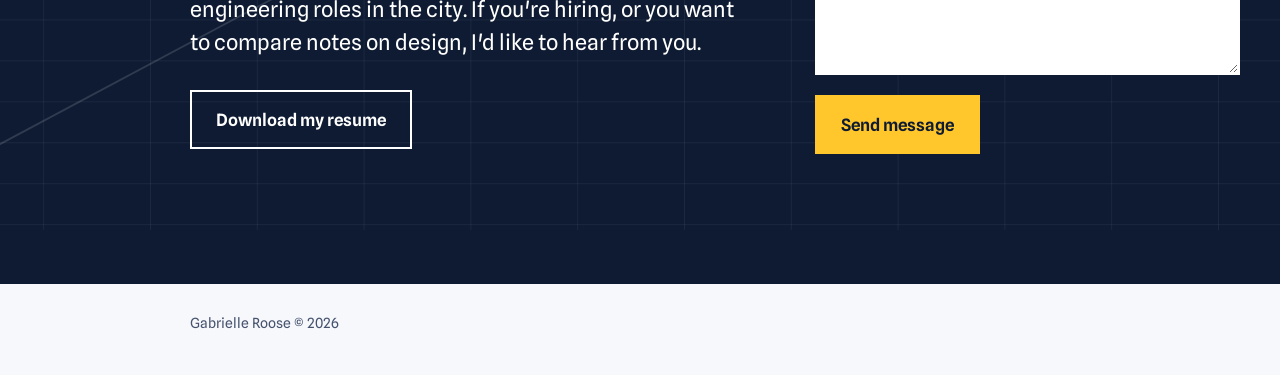
==== commit b8af13f8: "Adding education timeline, certification orbit, and layout fixes - Education timeline below About: B" ====
--- a/index.html
+++ b/index.html
@@ -43,8 +43,7 @@
         <div class="hero__text">
           <h1 class="hero__title">Product designer who codes.</h1>
           <p class="hero__lede">
-            I'm an Informatics senior at Indiana University, graduating in
-            December. I design interfaces, then build them.
+            I design interfaces, then build them.
           </p>
         </div>
 
@@ -70,7 +69,30 @@
             mobile development certificate there. I like turning research into
             interfaces people can use, then building them myself.
           </p>
-          <p>After I graduate in December, I'm moving to New York.</p>
+          <!-- <p>After I graduate in December, I'm moving to New York.</p> -->
+        </div>
+
+        <!-- education: a short stretch of route, Barcelona to Bloomington -->
+        <div class="schooling">
+          <h3 class="place__sub">Education</h3>
+          <ol class="timeline">
+            <li class="timeline__stop">
+              <p class="timeline__when">Spring 2025</p>
+              <h4 class="timeline__where">Barcelona Code School</h4>
+              <p class="timeline__place">Study abroad in Barcelona, Spain</p>
+              <p class="timeline__what">Web &amp; Mobile Development certificate from a 360-hour, full-stack immersive program.</p>
+            </li>
+            <li class="timeline__stop timeline__stop--end">
+              <p class="timeline__when">May 2026</p>
+              <h4 class="timeline__where">Indiana University</h4>
+              <p class="timeline__place">Luddy School of Informatics, Computing, and Engineering</p>
+              <ul class="timeline__facts">
+                <li><strong>B.S. in Informatics</strong>, business specialization</li>
+                <li><strong>Minors:</strong> Human-Centered Computing, Web Design and Development, Marketing</li>
+                <li><strong>Dean's List:</strong> Fall 2022, Fall 2025</li>
+              </ul>
+            </li>
+          </ol>
         </div>
       </section>
 
@@ -160,62 +182,84 @@
             <h2 class="place__title">Certifications</h2>
             <p class="place__text">Extra training beyond my degree.</p>
           </div>
+
+          <!-- the issuers orbit a dashed track; picking one filters the short courses below -->
+          <div class="orbit" role="group" aria-label="Filter short courses by issuer">
+            <button class="orbit__all" type="button" data-issuer="all" aria-pressed="true">
+              <strong>12</strong> short courses
+            </button>
+            <ul class="orbit__ring">
+              <li class="orbit__item" style="--a: 0deg">
+                <button class="orbit__logo" type="button" data-issuer="adobe" aria-pressed="false" aria-label="Show Adobe courses (4)">
+                  <img src="images/adobe.jpg" alt="" width="100" height="100" />
+                  <span class="orbit__count" aria-hidden="true">4</span>
+                </button>
+              </li>
+              <li class="orbit__item" style="--a: 120deg">
+                <button class="orbit__logo" type="button" data-issuer="linkedin" aria-pressed="false" aria-label="Show LinkedIn courses (7)">
+                  <img src="images/linkedin_logo.jpg" alt="" width="100" height="100" />
+                  <span class="orbit__count" aria-hidden="true">7</span>
+                </button>
+              </li>
+              <li class="orbit__item" style="--a: 240deg">
+                <button class="orbit__logo" type="button" data-issuer="microsoft" aria-pressed="false" aria-label="Show Microsoft courses (1)">
+                  <img src="images/microsoft_logo.jpg" alt="" width="100" height="100" />
+                  <span class="orbit__count" aria-hidden="true">1</span>
+                </button>
+              </li>
+            </ul>
+          </div>
         </header>
 
-        <ul class="built">
-          <li class="built__item">
-            <h3 class="built__name">Web &amp; Mobile Development</h3>
-            <p class="built__desc">Certificate from Barcelona Code School.</p>
-          </li>
-        </ul>
 
         <h3 class="place__sub">Short courses</h3>
+        <p class="courses__status" role="status">Showing all 12 courses. Pick a logo to filter.</p>
         <ul class="courses">
-          <li class="course course--adobe">
+          <li class="course course--adobe" data-issuer="adobe">
             <h4 class="course__name">Product Pitches Using Generative AI</h4>
             <p class="course__meta">Adobe · Mar 2024</p>
           </li>
-          <li class="course course--adobe">
+          <li class="course course--adobe" data-issuer="adobe">
             <h4 class="course__name">Create Stunning Presentations</h4>
             <p class="course__meta">Adobe · Jan 2024</p>
           </li>
-          <li class="course course--adobe">
+          <li class="course course--adobe" data-issuer="adobe">
             <h4 class="course__name">Generative AI for Creativity and Innovation</h4>
             <p class="course__meta">Adobe · Dec 2023</p>
           </li>
-          <li class="course course--linkedin">
+          <li class="course course--linkedin" data-issuer="linkedin">
             <h4 class="course__name">Introduction to Career Skills in Software Development</h4>
             <p class="course__meta">LinkedIn · Dec 2023</p>
           </li>
-          <li class="course course--adobe">
+          <li class="course course--adobe" data-issuer="adobe">
             <h4 class="course__name">Sports Marketing and Sports Media</h4>
             <p class="course__meta">Adobe · Dec 2023</p>
           </li>
-          <li class="course course--microsoft">
+          <li class="course course--microsoft" data-issuer="microsoft">
             <h4 class="course__name">Career Essentials in Generative AI by Microsoft and LinkedIn</h4>
             <p class="course__meta">Microsoft · Nov 2023</p>
           </li>
-          <li class="course course--linkedin">
+          <li class="course course--linkedin" data-issuer="linkedin">
             <h4 class="course__name">Ethics in the Age of Generative AI</h4>
             <p class="course__meta">LinkedIn · Nov 2023</p>
           </li>
-          <li class="course course--linkedin">
+          <li class="course course--linkedin" data-issuer="linkedin">
             <h4 class="course__name">Generative AI: The Evolution of Thoughtful Online Search</h4>
             <p class="course__meta">LinkedIn · Nov 2023</p>
           </li>
-          <li class="course course--linkedin">
+          <li class="course course--linkedin" data-issuer="linkedin">
             <h4 class="course__name">Introduction to Artificial Intelligence</h4>
             <p class="course__meta">LinkedIn · Nov 2023</p>
           </li>
-          <li class="course course--linkedin">
+          <li class="course course--linkedin" data-issuer="linkedin">
             <h4 class="course__name">Microsoft 365 Copilot First Look</h4>
             <p class="course__meta">LinkedIn · Nov 2023</p>
           </li>
-          <li class="course course--linkedin">
+          <li class="course course--linkedin" data-issuer="linkedin">
             <h4 class="course__name">Streamlining Your Work with Microsoft Bing Chat</h4>
             <p class="course__meta">LinkedIn · Nov 2023</p>
           </li>
-          <li class="course course--linkedin">
+          <li class="course course--linkedin" data-issuer="linkedin">
             <h4 class="course__name">What Is Generative AI?</h4>
             <p class="course__meta">LinkedIn · Nov 2023</p>
           </li>
--- a/css/sketch.css
+++ b/css/sketch.css
@@ -94,6 +94,11 @@
 img {
     display: block;
     max-width: 100%;
+}
+
+/* anything given the hidden attribute stays hidden, even if a class sets display */
+[hidden] {
+    display: none !important;
 }
 
 a {
@@ -338,7 +343,7 @@
 /* Colorado: gray ridgelines along the bottom of the first screen, full width */
 .sketch--mountains {
     left: calc(50% - 50vw - var(--rail) / 2);
-    bottom: -5rem;
+    bottom: -3.5rem;
     width: 100vw;
     height: auto;
     opacity: 0.6;
@@ -381,7 +386,9 @@
     align-content: start;
     min-height: 100svh;
     padding-top: 7rem;
-    padding-bottom: 6rem;
+    /* the mountains grow with the screen width; reserve room for them so their
+       peaks always start below the text and photo, even on short laptop screens */
+    padding-bottom: max(5rem, calc(26vw - 4rem));
 }
 
 .hero__title {
@@ -632,6 +639,195 @@
 }
 
 /* * * * * * * * * * * * * * * * * * * * * * * * *
+    ISSUER ORBIT (logos circle a dashed track; each one filters the courses)
+* * * * * * * * * * * * * * * * * * * * * * * * */
+
+.place--certs .place__head {
+    flex-wrap: wrap;
+    justify-content: space-between;
+    gap: 2rem 3rem;
+}
+
+.orbit {
+    --size: 12rem;           /* diameter of the track */
+    --logo: 3.5rem;
+    --spin: 28s;
+    position: relative;
+    flex: none;
+    width: calc(var(--size) + var(--logo));
+    aspect-ratio: 1;
+    margin-inline: auto;
+}
+
+@media (width >= 700px) {
+    .orbit {
+        --size: 14rem;
+        --logo: 4rem;
+        margin-inline: 0 2rem;
+    }
+}
+
+/* the track, dashed like an unfinished route */
+.orbit::before {
+    content: "";
+    position: absolute;
+    inset: calc(var(--logo) / 2);
+    border: 2px dashed var(--line);
+    border-radius: 50%;
+}
+
+.orbit__all {
+    position: absolute;
+    top: 50%;
+    left: 50%;
+    z-index: 1;
+    display: grid;
+    place-items: center;
+    width: calc(var(--size) * 0.52);
+    aspect-ratio: 1;
+    padding: 0.5rem;
+    transform: translate(-50%, -50%);
+    background: var(--paper);
+    color: var(--muted);
+    border: 2px solid var(--line);
+    border-radius: 50%;
+    font: inherit;
+    font-size: var(--step--1);
+    line-height: 1.25;
+    cursor: pointer;
+    transition: border-color 0.2s ease, color 0.2s ease;
+}
+
+.orbit__all strong {
+    display: block;
+    color: var(--ink);
+    font-family: var(--font-display);
+    font-size: 2rem;
+    font-stretch: 125%;
+    line-height: 1;
+}
+
+.orbit__all:hover,
+.orbit__all[aria-pressed="true"] {
+    border-color: var(--ink);
+    color: var(--ink);
+}
+
+.orbit__ring {
+    position: absolute;
+    inset: 0;
+    animation: orbit var(--spin) linear infinite;
+}
+
+.orbit__item {
+    position: absolute;
+    top: 50%;
+    left: 50%;
+    width: var(--logo);
+    height: var(--logo);
+    margin: calc(var(--logo) / -2) 0 0 calc(var(--logo) / -2);
+    transform: rotate(var(--a)) translateY(calc(var(--size) / -2)) rotate(calc(var(--a) * -1));
+}
+
+/* each logo spins the other way, so it stays upright while the ring turns */
+.orbit__logo {
+    --issuer: var(--ink);
+    position: relative;
+    width: 100%;
+    height: 100%;
+    padding: 0;
+    background: var(--paper);
+    border: 3px solid var(--paper);
+    border-radius: 1rem;
+    box-shadow: 0 6px 16px rgba(14, 27, 51, 0.16);
+    cursor: pointer;
+    animation: orbit var(--spin) linear infinite reverse;
+    transition: box-shadow 0.2s ease, border-color 0.2s ease, scale 0.2s ease;
+}
+
+.orbit__logo[data-issuer="adobe"] { --issuer: var(--red); }
+.orbit__logo[data-issuer="linkedin"] { --issuer: var(--blue); }
+.orbit__logo[data-issuer="microsoft"] { --issuer: var(--green); }
+
+.orbit__logo img {
+    width: 100%;
+    height: 100%;
+    border-radius: 0.75rem;
+    object-fit: cover;
+}
+
+.orbit__logo:hover {
+    scale: 1.08;
+}
+
+.orbit__logo[aria-pressed="true"] {
+    scale: 1.15;
+    border-color: var(--issuer);
+    box-shadow: 0 0 0 3px var(--paper), 0 0 0 6px var(--issuer), 0 10px 22px rgba(14, 27, 51, 0.2);
+}
+
+.orbit__count {
+    position: absolute;
+    top: -0.55rem;
+    right: -0.55rem;
+    display: grid;
+    place-items: center;
+    min-width: 1.5rem;
+    height: 1.5rem;
+    padding-inline: 0.3rem;
+    background: var(--ink);
+    color: var(--paper);
+    border-radius: 999px;
+    font-size: 0.75rem;
+    font-weight: 700;
+}
+
+/* hold still while someone is aiming at it, or once they've picked an issuer */
+.orbit:hover .orbit__ring,
+.orbit:hover .orbit__logo,
+.orbit:focus-within .orbit__ring,
+.orbit:focus-within .orbit__logo,
+.orbit.is-filtered .orbit__ring,
+.orbit.is-filtered .orbit__logo {
+    animation-play-state: paused;
+}
+
+@keyframes orbit {
+    to { rotate: 360deg; }
+}
+
+@media (prefers-reduced-motion: reduce) {
+    .orbit__ring,
+    .orbit__logo {
+        animation: none;
+    }
+}
+
+.courses__status {
+    margin: -0.75rem 0 1rem;
+    color: var(--muted);
+    font-size: var(--step--1);
+}
+
+/* filtered cards rise into place */
+.courses.is-filtering .course:not([hidden]) {
+    animation: rise 0.45s cubic-bezier(0.2, 0.7, 0.2, 1) both;
+}
+
+.courses.is-filtering .course:nth-child(2n) { animation-delay: 0.04s; }
+.courses.is-filtering .course:nth-child(3n) { animation-delay: 0.08s; }
+
+@keyframes rise {
+    from { opacity: 0; transform: translateY(14px); }
+}
+
+@media (prefers-reduced-motion: reduce) {
+    .courses.is-filtering .course:not([hidden]) {
+        animation: none;
+    }
+}
+
+/* * * * * * * * * * * * * * * * * * * * * * * * *
     NEW YORK (the one bold moment)
 * * * * * * * * * * * * * * * * * * * * * * * * */
 
@@ -855,6 +1051,127 @@
 }
 
 /* * * * * * * * * * * * * * * * * * * * * * * * *
+    EDUCATION TIMELINE (a short stretch of route: Barcelona to Bloomington)
+* * * * * * * * * * * * * * * * * * * * * * * * */
+
+.schooling {
+    max-width: 62rem;
+    margin-top: 3.5rem;
+}
+
+.schooling .place__sub {
+    margin-top: 0;
+}
+
+.timeline {
+    --dot: 1.15rem;
+    position: relative;
+    display: grid;
+    gap: 2.25rem;
+    margin: 0;
+    padding-left: 2.25rem;
+    list-style: none;
+}
+
+.timeline__stop {
+    position: relative;
+}
+
+/* the line between the stops: on phones, each stop draws its own segment down
+   to the next dot, so the line ends at the last stop */
+.timeline__stop:not(:last-child)::after {
+    content: "";
+    position: absolute;
+    top: 0.5rem;
+    bottom: -2.5rem;
+    left: calc(-2.25rem + var(--dot) / 2 - 1.5px);
+    width: 3px;
+    background: var(--ink);
+}
+
+/* each stop is a station dot on the line; the last one is where the route is headed */
+.timeline__stop::before {
+    content: "";
+    position: absolute;
+    top: 0.15rem;
+    left: -2.25rem;
+    z-index: 1;              /* the dot sits on top of the line */
+    width: var(--dot);
+    height: var(--dot);
+    background: var(--paper);
+    border: 4px solid var(--ink);
+    border-radius: 50%;
+}
+
+.timeline__stop--end::before {
+    background: var(--red);
+}
+
+.timeline__when {
+    color: var(--red);
+    font-family: var(--font-display);
+    font-size: var(--step--1);
+    font-weight: 700;
+    font-stretch: 112%;
+    letter-spacing: 0.04em;
+    text-transform: uppercase;
+}
+
+.timeline__where {
+    margin-top: 0.35rem;
+    font-size: var(--step-1);
+    font-stretch: 118%;
+}
+
+.timeline__place {
+    margin-top: 0.2rem;
+    color: var(--muted);
+    font-size: var(--step--1);
+}
+
+.timeline__what,
+.timeline__facts {
+    margin-top: 0.75rem;
+    max-width: 30rem;
+    line-height: 1.55;
+}
+
+.timeline__facts {
+    display: grid;
+    gap: 0.4rem;
+}
+
+/* across the page on wider screens */
+@media (width >= 700px) {
+    .timeline {
+        grid-template-columns: 1fr 1fr;
+        gap: 3rem;
+        padding-left: 0;
+        padding-top: 2.5rem;
+    }
+
+    /* one line across the top, from the first dot to the last */
+    .timeline::before {
+        content: "";
+        position: absolute;
+        top: calc(var(--dot) / 2 - 1.5px);
+        left: calc(var(--dot) / 2);
+        right: calc(50% - 1.5rem - var(--dot) / 2);
+        height: 3px;
+        background: var(--ink);
+    }
+
+    .timeline__stop:not(:last-child)::after {
+        content: none;
+    }
+
+    .timeline__stop::before {
+        top: -2.5rem;
+        left: 0;
+    }
+}
+
+/* * * * * * * * * * * * * * * * * * * * * * * * *
     CASE STUDY CHAPTERS (one project per screen)
 * * * * * * * * * * * * * * * * * * * * * * * * */
 
@@ -873,8 +1190,9 @@
 .chapter--red { --tone: var(--red); }
 .chapter--blue { --tone: var(--blue); }
 
+/* sized so a one-word name (HobbyBloom, PathForward) always fits its column */
 .chapter__name {
-    font-size: clamp(2.2rem, 3.6vw, 3.2rem);
+    font-size: clamp(2rem, 3vw, 2.75rem);
     font-stretch: 125%;
 }
 
@@ -930,13 +1248,13 @@
 
 @media (width >= 1000px) {
     .chapter {
-        grid-template-columns: minmax(0, 0.7fr) minmax(0, 1.9fr);
+        grid-template-columns: minmax(19rem, 0.95fr) minmax(0, 1.6fr);
         gap: 3rem;
         align-items: center;
     }
 
     .chapter--flip {
-        grid-template-columns: minmax(0, 1.9fr) minmax(0, 0.7fr);
+        grid-template-columns: minmax(0, 1.6fr) minmax(19rem, 0.95fr);
     }
 
     .chapter--flip .chapter__media {
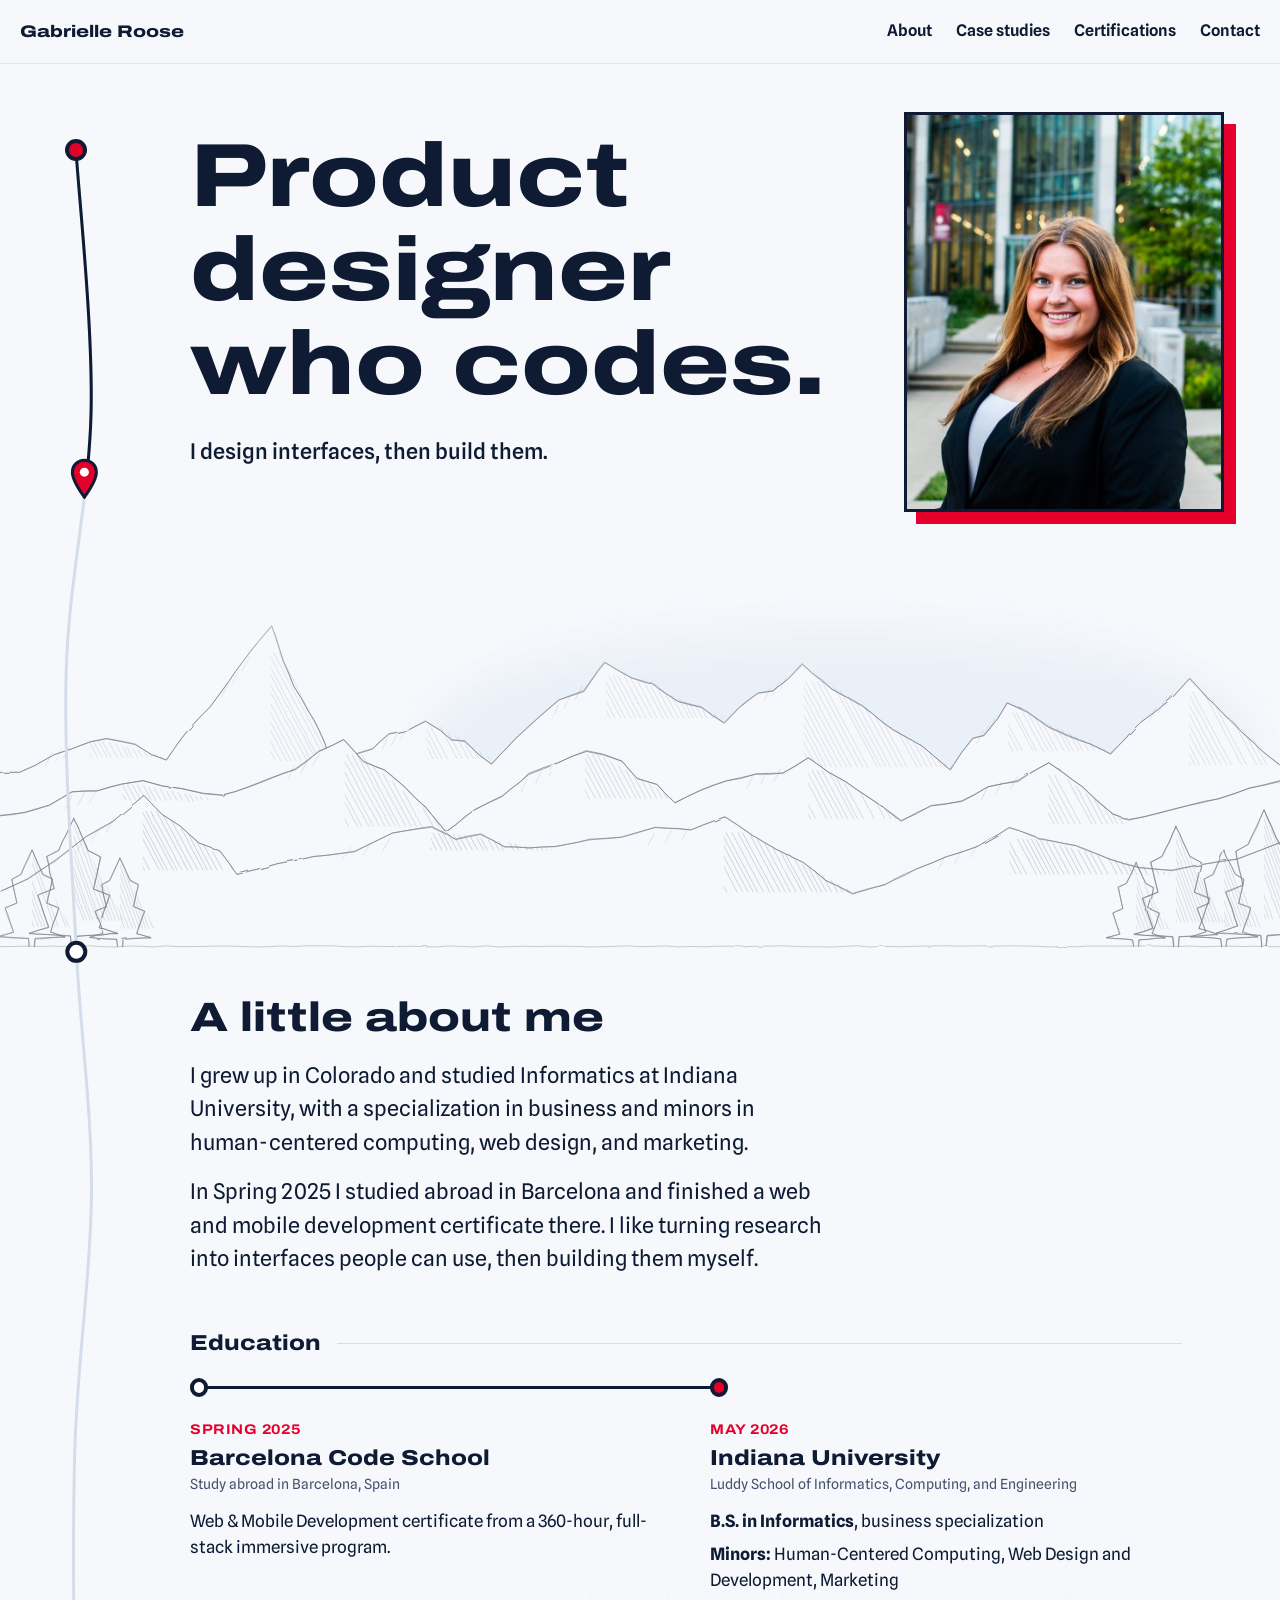
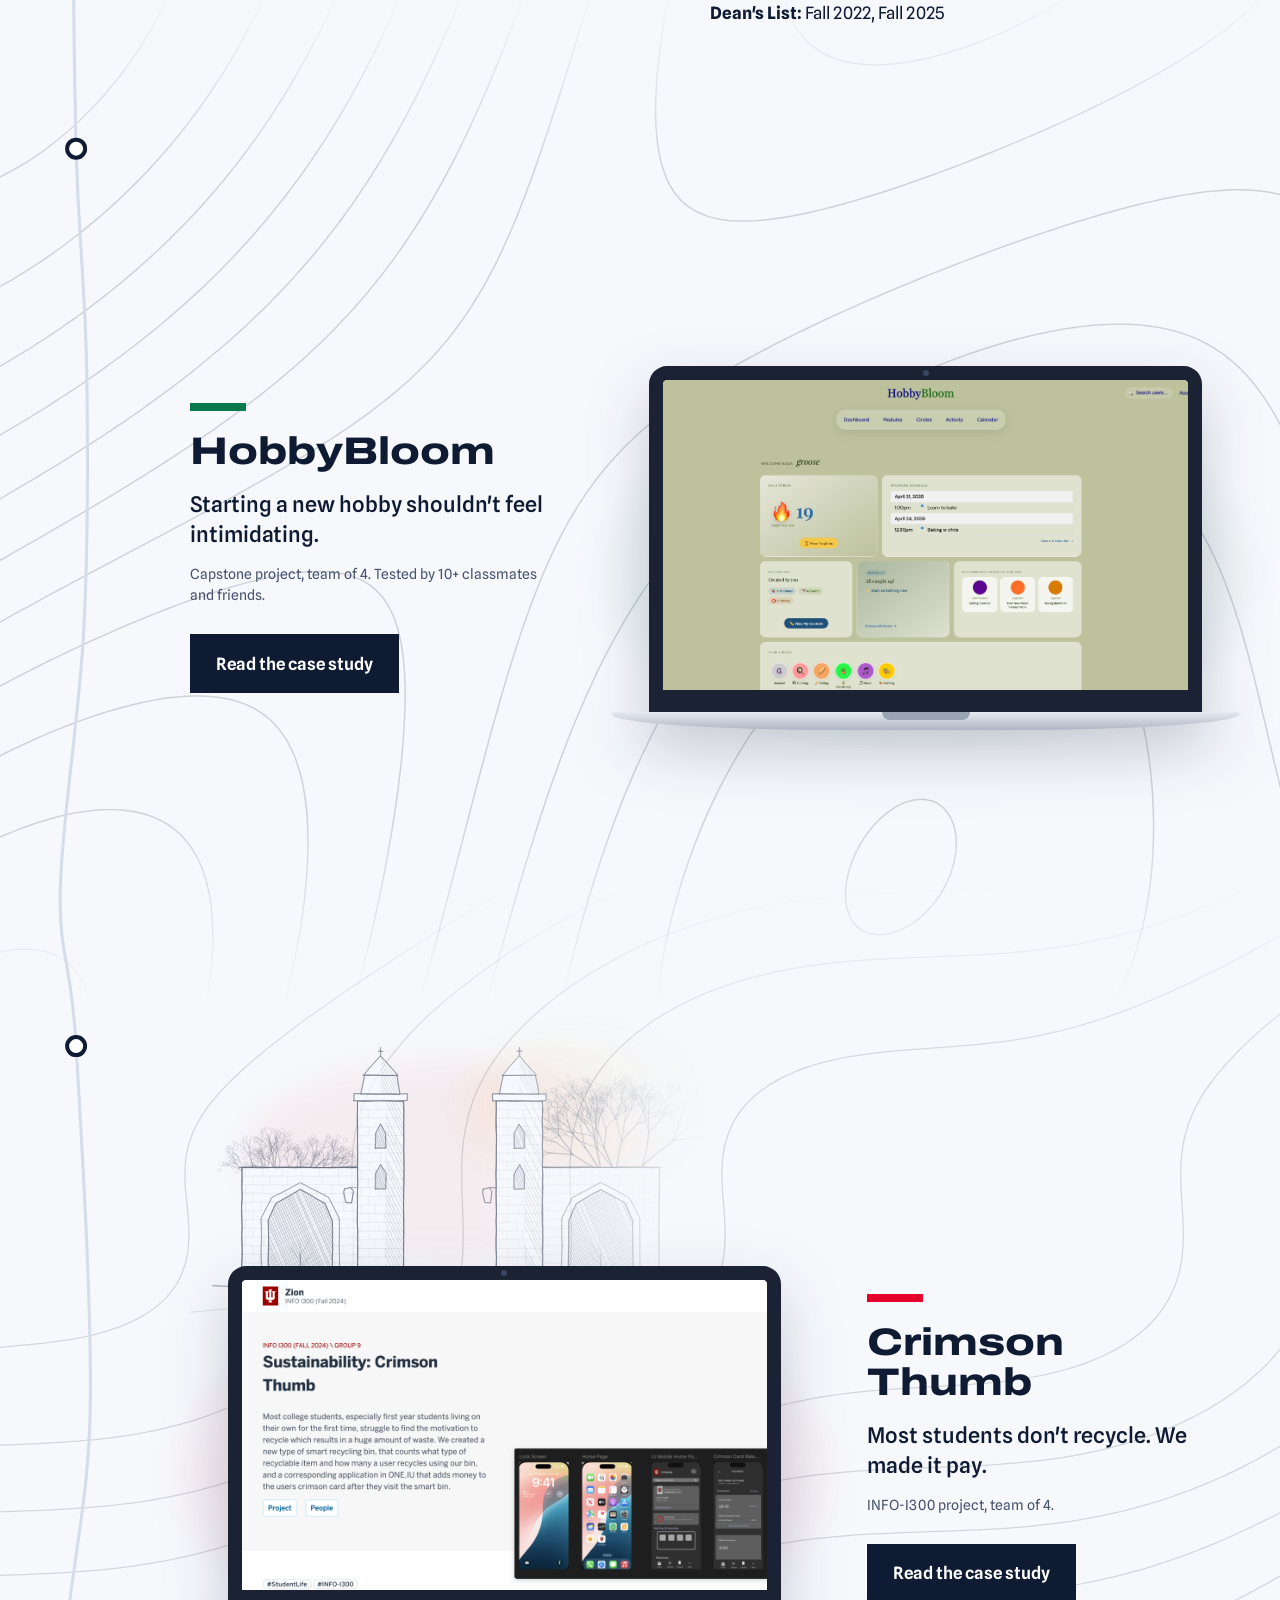
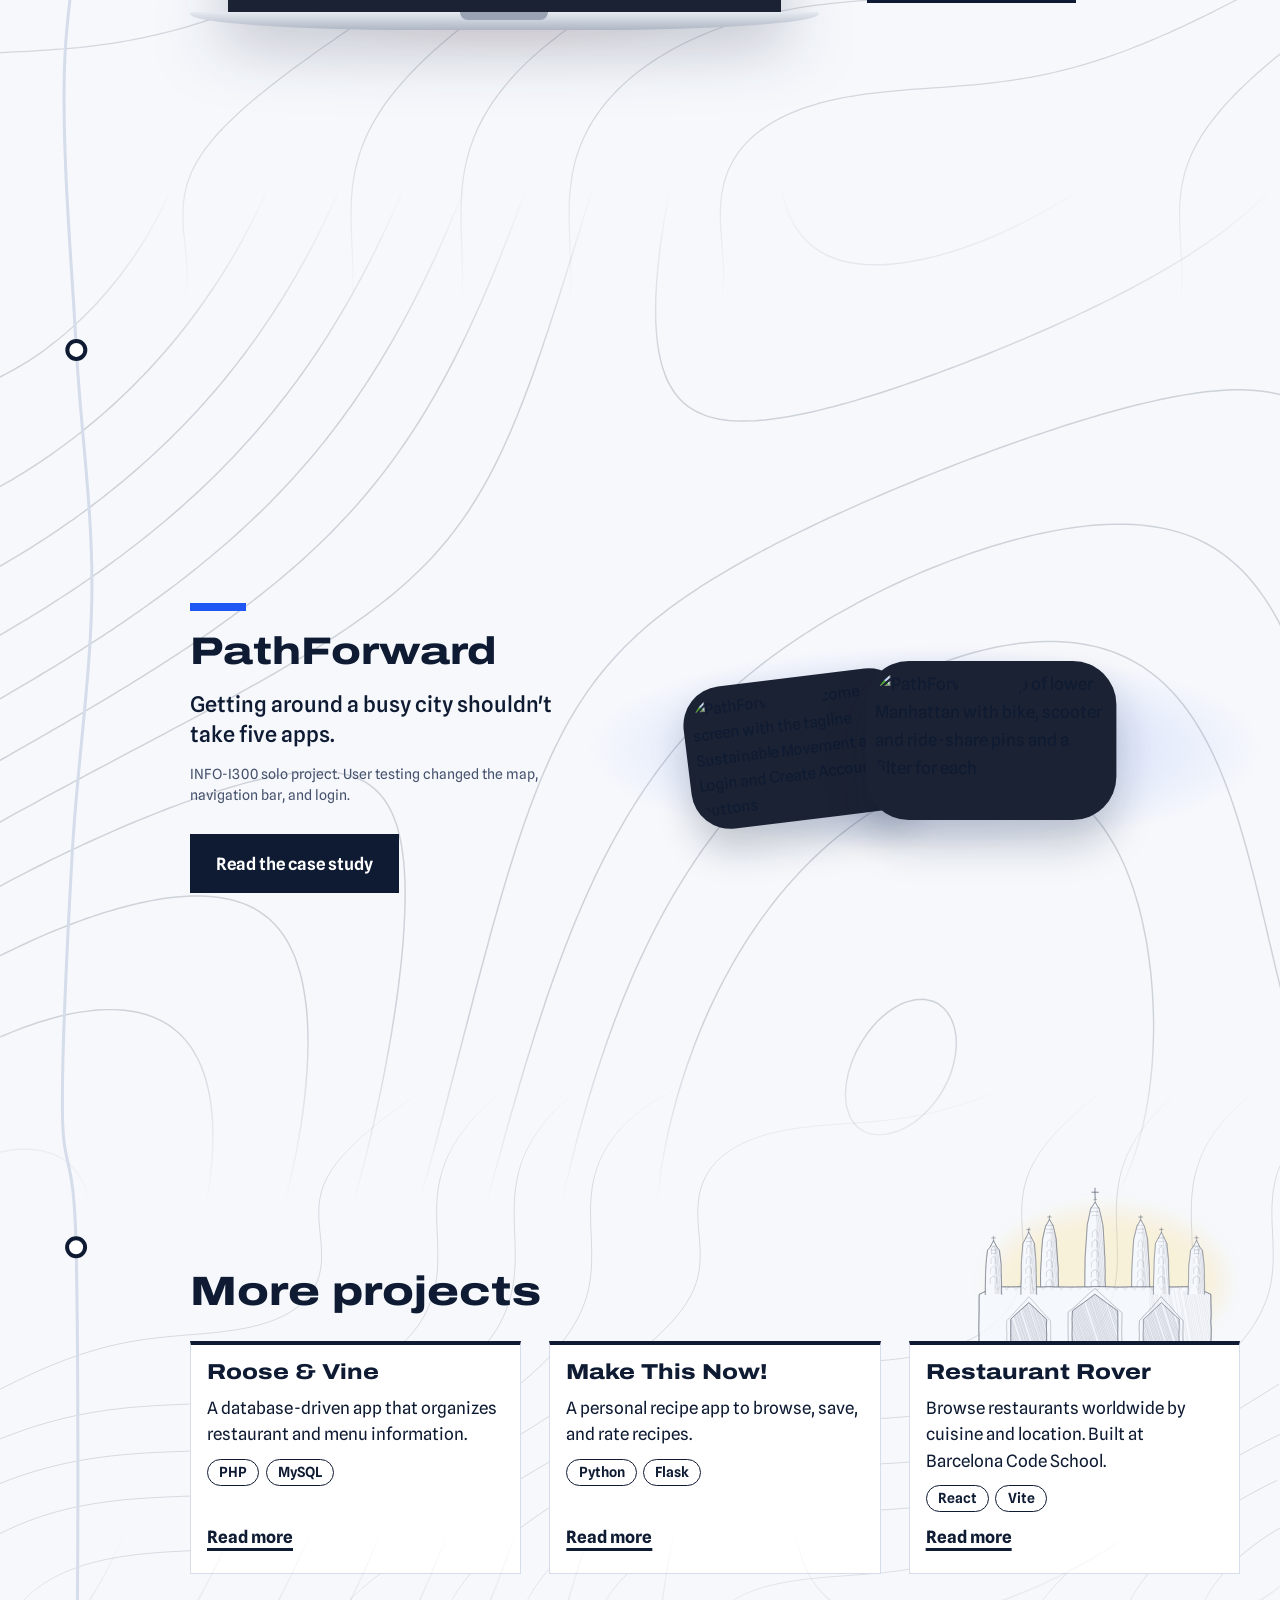
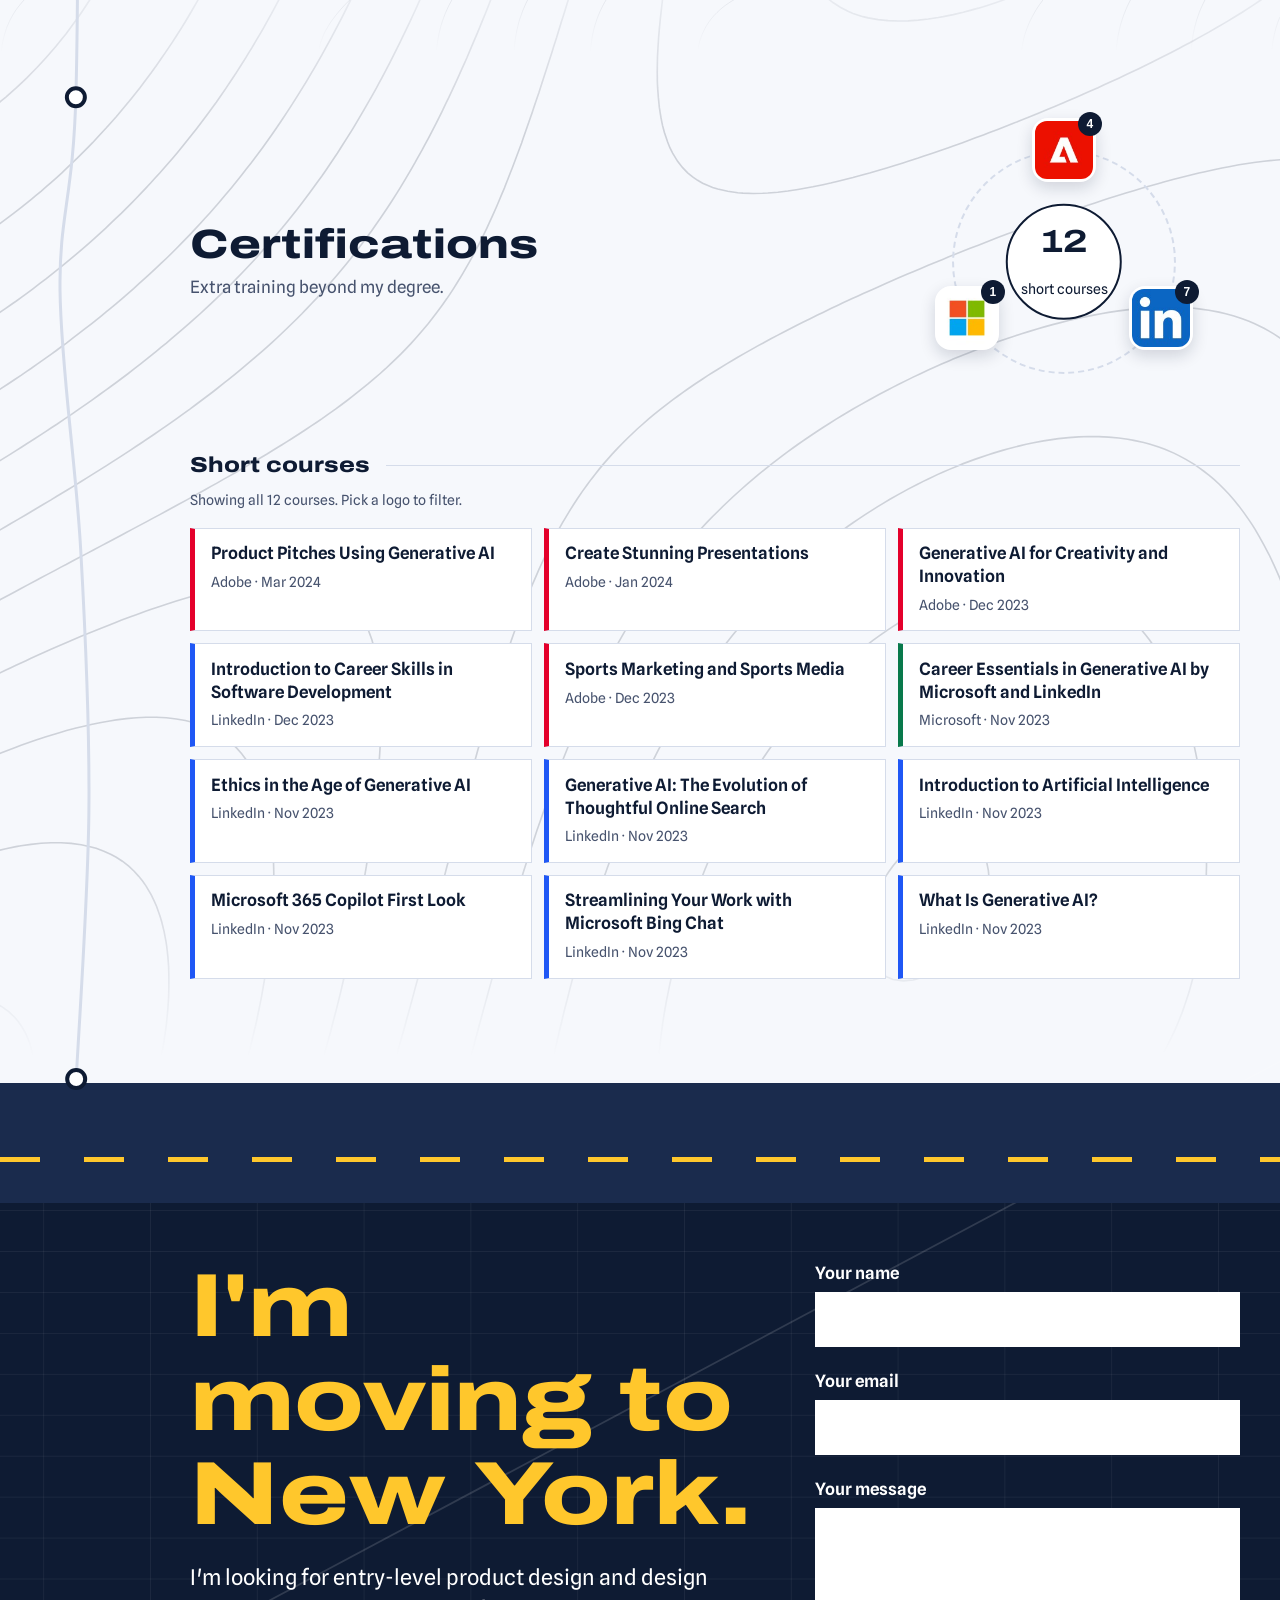
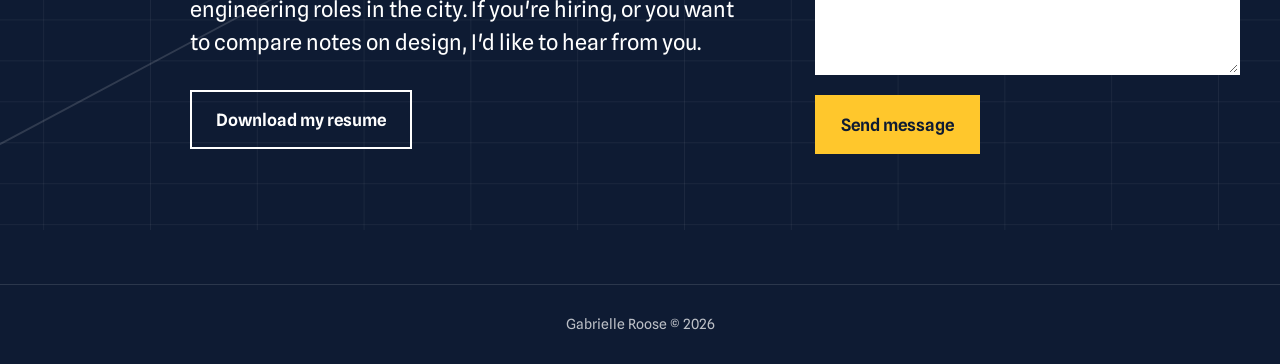
==== commit 06d1c711: "Updating case images/sticky nav/footer" ====
--- a/index.html
+++ b/index.html
@@ -105,11 +105,15 @@
           <p class="chapter__meta">Capstone project, team of 4. Tested by 10+ classmates and friends.</p>
           <a class="button" href="hobbybloom.html">Read the case study</a>
         </div>
-        <div class="chapter__media">
-          <img
-            src="images/HobbyBloomCover.png"
-            alt="HobbyBloom dashboard showing a user's hobbies and progress"
-          />
+        <!-- the screenshot sits on a laptop drawn in CSS -->
+        <div class="laptop">
+          <div class="chapter__media">
+            <img
+              src="images/HobbyBloomCover.png"
+              alt="HobbyBloom dashboard showing a user's hobbies and progress"
+            />
+          </div>
+          <div class="laptop__base" aria-hidden="true"></div>
         </div>
       </section>
 
@@ -122,15 +126,19 @@
           <p class="chapter__meta">INFO-I300 project, team of 4.</p>
           <a class="button" href="crimson-thumb.html">Read the case study</a>
         </div>
-        <div class="chapter__media">
-          <img
-            src="images/CrimsonThumbZion.png"
-            alt="Crimson Thumb mobile app screens for the recycling rewards system"
-          />
-        </div>
-      </section>
-
-      <section class="chapter chapter--blue" data-stop="PathForward" data-pan>
+        <!-- the screenshot sits on a laptop drawn in CSS -->
+        <div class="laptop">
+          <div class="chapter__media">
+            <img
+              src="images/CrimsonThumbZion.png"
+              alt="Crimson Thumb mobile app screens for the recycling rewards system"
+            />
+          </div>
+          <div class="laptop__base" aria-hidden="true"></div>
+        </div>
+      </section>
+
+      <section class="chapter chapter--blue" data-stop="PathForward">
         <div class="place__bg place__bg--in" aria-hidden="true"></div>
         <div class="chapter__copy">
           <h2 class="chapter__name">PathForward</h2>
@@ -138,11 +146,20 @@
           <p class="chapter__meta">INFO-I300 solo project. User testing changed the map, navigation bar, and login.</p>
           <a class="button" href="pathforward.html">Read the case study</a>
         </div>
-        <div class="chapter__media">
-          <img
-            src="images/PathForward.png"
-            alt="PathForward app screens: login, map, route suggestions, and transit updates"
-          />
+        <!-- PathForward is a phone app, so it gets phones: the map in front, the welcome screen behind -->
+        <div class="phones">
+          <div class="phone phone--back">
+            <img
+              src="images/PathForward-login.png"
+              alt="PathForward welcome screen with the tagline Sustainable Movement and Login and Create Account buttons"
+            />
+          </div>
+          <div class="phone phone--front">
+            <img
+              src="images/PathForward-map.png"
+              alt="PathForward map of lower Manhattan with bike, scooter and ride-share pins and a filter for each"
+            />
+          </div>
         </div>
       </section>
 
--- a/css/sketch.css
+++ b/css/sketch.css
@@ -58,6 +58,17 @@
 html,
 body {
     overflow-x: clip;        /* backgrounds run past the edges; never scroll sideways */
+}
+
+/* links that jump to a section stop below the pinned top bar */
+html {
+    scroll-padding-top: 6rem;
+}
+
+@media (prefers-reduced-motion: no-preference) {
+    html {
+        scroll-behavior: smooth;
+    }
 }
 
 body {
@@ -156,15 +167,21 @@
     TOP BAR
 * * * * * * * * * * * * * * * * * * * * * * * * */
 
+/* the top bar stays pinned while you scroll, so the links (and the name, which
+   goes back to the top) are always in reach */
 .topbar {
-    position: absolute;
+    position: fixed;
     inset: 0 0 auto 0;
-    z-index: 5;
+    z-index: 15;
     display: flex;
     align-items: center;
     justify-content: space-between;
     gap: 1rem;
-    padding: 1.1rem 1.25rem;
+    padding: calc(env(safe-area-inset-top, 0px) + 0.9rem) 1.25rem 0.9rem;
+    background: rgba(246, 248, 252, 0.88);
+    -webkit-backdrop-filter: blur(10px);
+    backdrop-filter: blur(10px);
+    box-shadow: 0 1px 0 rgba(14, 27, 51, 0.08);
 }
 
 .wordmark {
@@ -1013,12 +1030,15 @@
     font-weight: 600;
 }
 
+/* the footer: one full-width navy band with centered text, the same on every
+   page; on the homepage it continues the New York section above it */
 .footer {
-    max-width: 1240px;
-    margin-inline: auto;
-    padding: 1.75rem 1.25rem 2.5rem calc(var(--rail) + 1.25rem);
-    color: var(--muted);
+    padding: 1.75rem 1.25rem calc(env(safe-area-inset-bottom, 0px) + 1.75rem);
+    background: var(--ink);
+    color: rgba(255, 255, 255, 0.72);
+    border-top: 1px solid rgba(255, 255, 255, 0.12);
     font-size: var(--step--1);
+    text-align: center;
 }
 
 /* * * * * * * * * * * * * * * * * * * * * * * * *
@@ -1222,13 +1242,66 @@
     line-height: 1.5;
 }
 
+/* the laptop: a dark screen bezel on a silver base, with a soft glow in the
+   project's color behind it */
+.laptop {
+    --bezel: #1B2233;
+    --b: clamp(8px, 1.3vw, 14px);   /* bezel thickness, scales with the screen */
+    position: relative;
+    filter: drop-shadow(0 24px 30px rgba(14, 27, 51, 0.2));
+}
+
+.laptop::before {
+    content: "";
+    position: absolute;
+    inset: 6% -6% -8%;
+    z-index: -1;
+    background: radial-gradient(closest-side, color-mix(in srgb, var(--tone) 24%, transparent), transparent);
+}
+
+/* the camera dot, centered in the top bezel */
+.laptop::after {
+    content: "";
+    position: absolute;
+    top: calc(var(--b) / 2 - 3px);
+    left: 50%;
+    width: 6px;
+    height: 6px;
+    translate: -50% 0;
+    background: #3A4560;
+    border-radius: 50%;
+}
+
+/* the screen */
 .chapter__media {
     position: relative;
     aspect-ratio: 16 / 10;
     overflow: hidden;
+    margin-inline: 6%;
     background: var(--paper);
-    border: 3px solid var(--ink);
-    box-shadow: 12px 12px 0 var(--tone);
+    border: var(--b) solid var(--bezel);
+    border-bottom-width: calc(var(--b) * 1.6);
+    border-radius: calc(var(--b) * 1.3) calc(var(--b) * 1.3) 0 0;
+}
+
+/* the base, a little wider than the screen, with the hinge notch */
+.laptop__base {
+    position: relative;
+    height: clamp(10px, 1.5vw, 18px);
+    background: linear-gradient(#E6EAF1, #AEB6C4);
+    border-radius: 2px 2px 40% 40% / 2px 2px 100% 100%;
+}
+
+.laptop__base::before {
+    content: "";
+    position: absolute;
+    top: 0;
+    left: 50%;
+    width: 14%;
+    height: 45%;
+    translate: -50% 0;
+    background: #9AA3B3;
+    border-radius: 0 0 8px 8px;
 }
 
 .chapter__media img {
@@ -1239,11 +1312,59 @@
     object-position: top left;
 }
 
-/* PathForward: the image is wider than its frame and slides as you scroll */
-[data-pan] .chapter__media img {
-    width: 135%;
-    transform: translateX(var(--pan, 0%));
-    will-change: transform;
+/* PathForward: two phones, the map in front and the welcome screen tilted behind */
+.phones {
+    position: relative;
+    display: grid;
+    justify-items: center;
+    padding-block: 1rem 2rem;
+}
+
+.phones::before {
+    content: "";
+    position: absolute;
+    inset: 0 -4%;
+    z-index: -1;
+    background: radial-gradient(closest-side, color-mix(in srgb, var(--tone) 24%, transparent), transparent);
+}
+
+.phone {
+    --pad: clamp(6px, 0.75vw, 10px);
+    grid-area: 1 / 1;
+    position: relative;
+    width: clamp(150px, 40%, 260px);
+    padding: var(--pad);
+    background: #1B2233;
+    border-radius: clamp(26px, 3.4vw, 44px);
+    box-shadow: 0 24px 40px rgba(14, 27, 51, 0.22);
+}
+
+.phone img {
+    width: 100%;
+    border-radius: clamp(20px, 2.7vw, 34px);
+}
+
+/* the camera island, sitting in the status bar between the time and the icons */
+.phone::after {
+    content: "";
+    position: absolute;
+    top: calc(var(--pad) + 1.6%);
+    left: 50%;
+    width: 27%;
+    aspect-ratio: 3.4;
+    translate: -50% 0;
+    background: #1B2233;
+    border-radius: 999px;
+}
+
+/* login screen fans out to the left (to put it on the right instead:
+   back = translate(50%, 5%) rotate(7deg) scale(0.9), front = translate(-26%, 0)) */
+.phone--back {
+    transform: translate(-50%, 5%) rotate(-7deg) scale(0.9);
+}
+
+.phone--front {
+    transform: translate(26%, 0);
 }
 
 @media (width >= 1000px) {
@@ -1257,14 +1378,14 @@
         grid-template-columns: minmax(0, 1.6fr) minmax(19rem, 0.95fr);
     }
 
-    .chapter--flip .chapter__media {
+    .chapter--flip .laptop {
         order: -1;
     }
 }
 
 /* the one entrance: the first project's screenshot arrives, then its words */
 @media (prefers-reduced-motion: no-preference) {
-    .js .chapter[data-intro] .chapter__media,
+    .js .chapter[data-intro] .laptop,
     .js .chapter[data-intro] .chapter__copy > * {
         opacity: 0;
         transform: translateY(60px) scale(0.95);
@@ -1275,7 +1396,7 @@
         transform: translateY(24px);
     }
 
-    .js .chapter[data-intro].is-in .chapter__media,
+    .js .chapter[data-intro].is-in .laptop,
     .js .chapter[data-intro].is-in .chapter__copy > * {
         opacity: 1;
         transform: none;
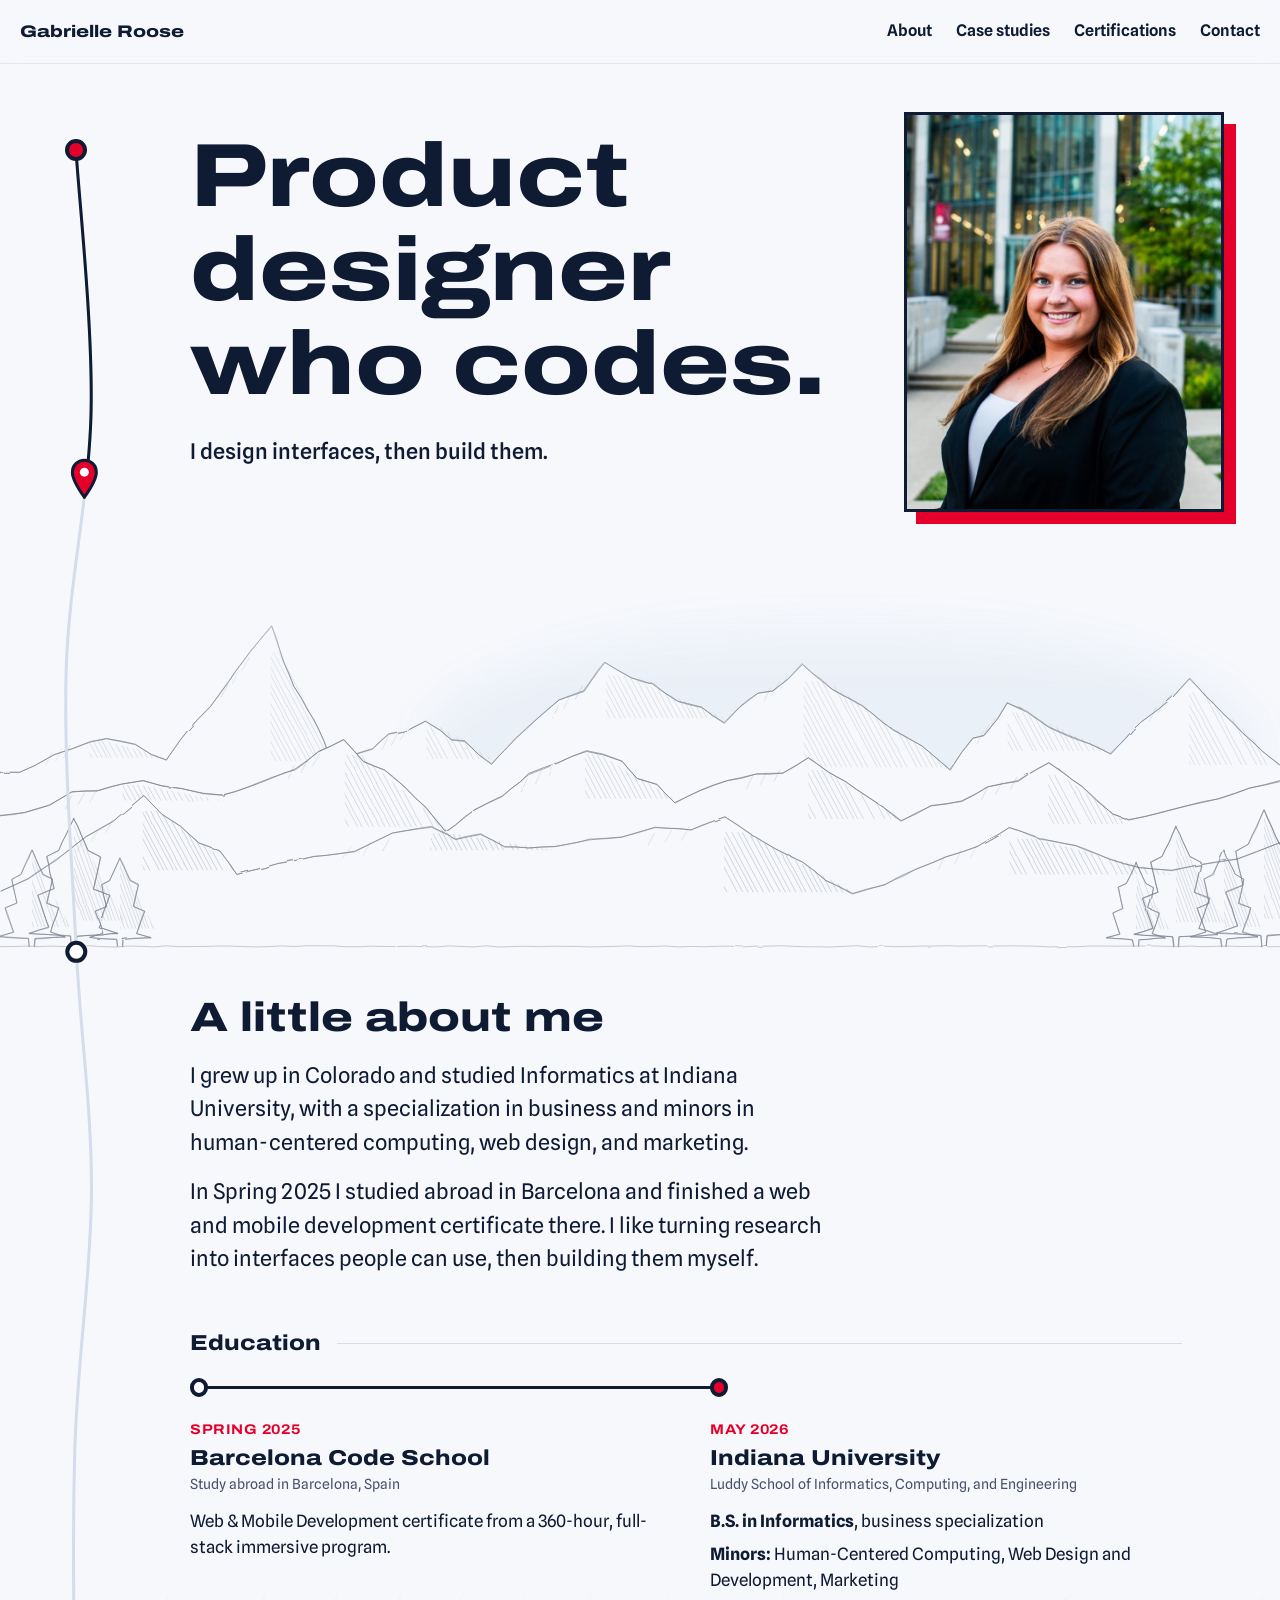
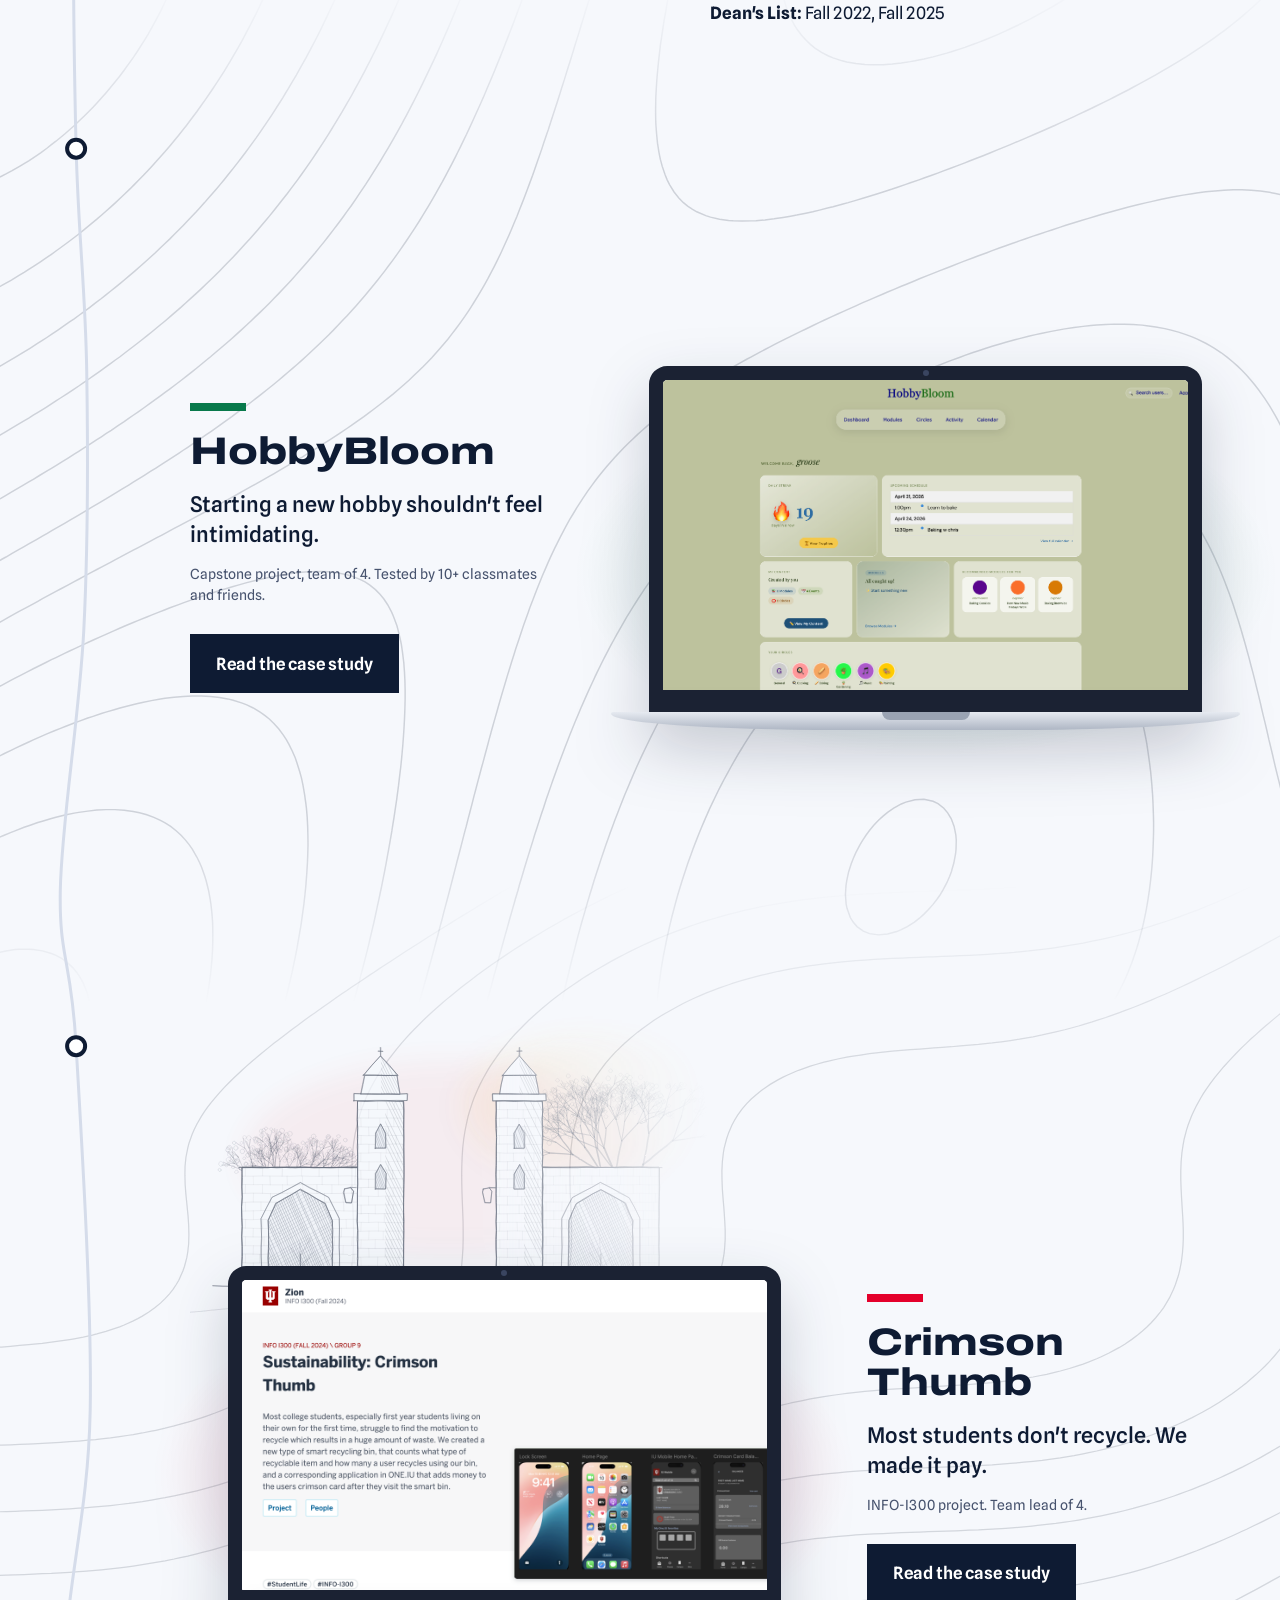
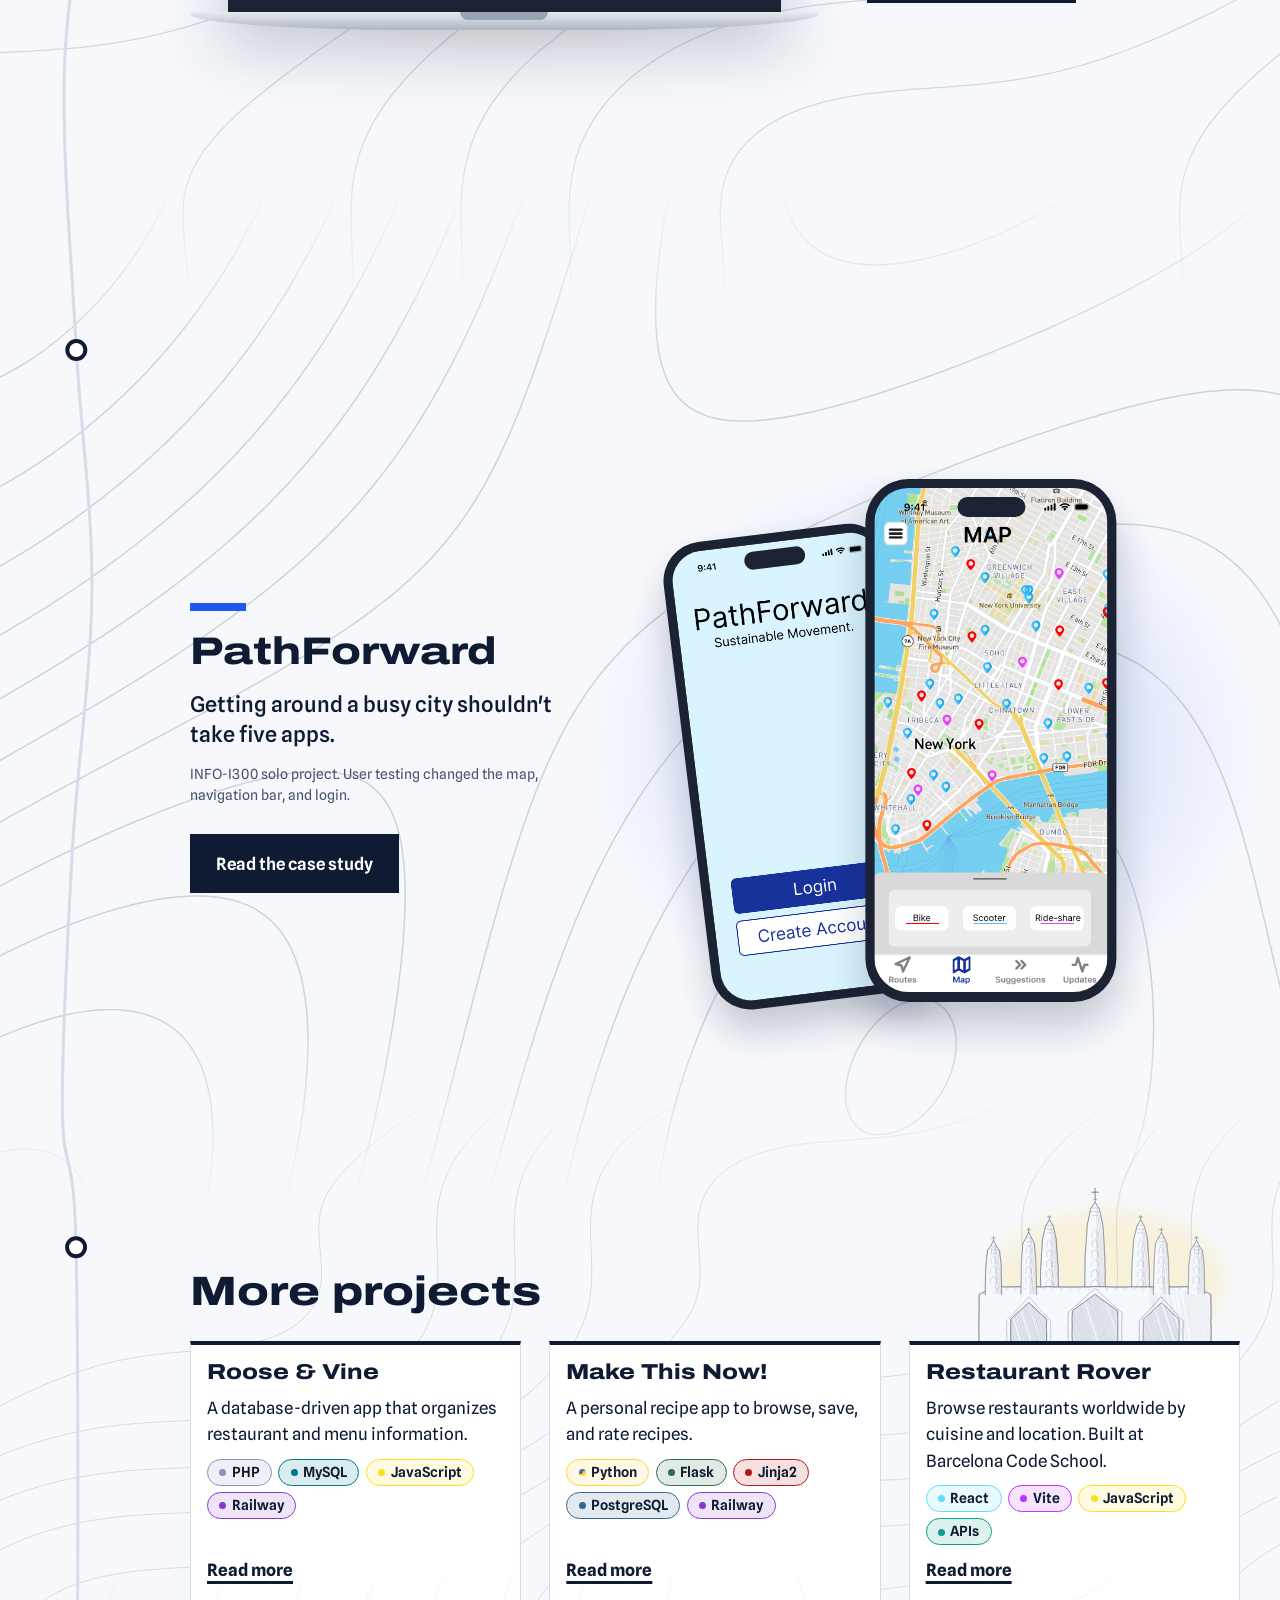
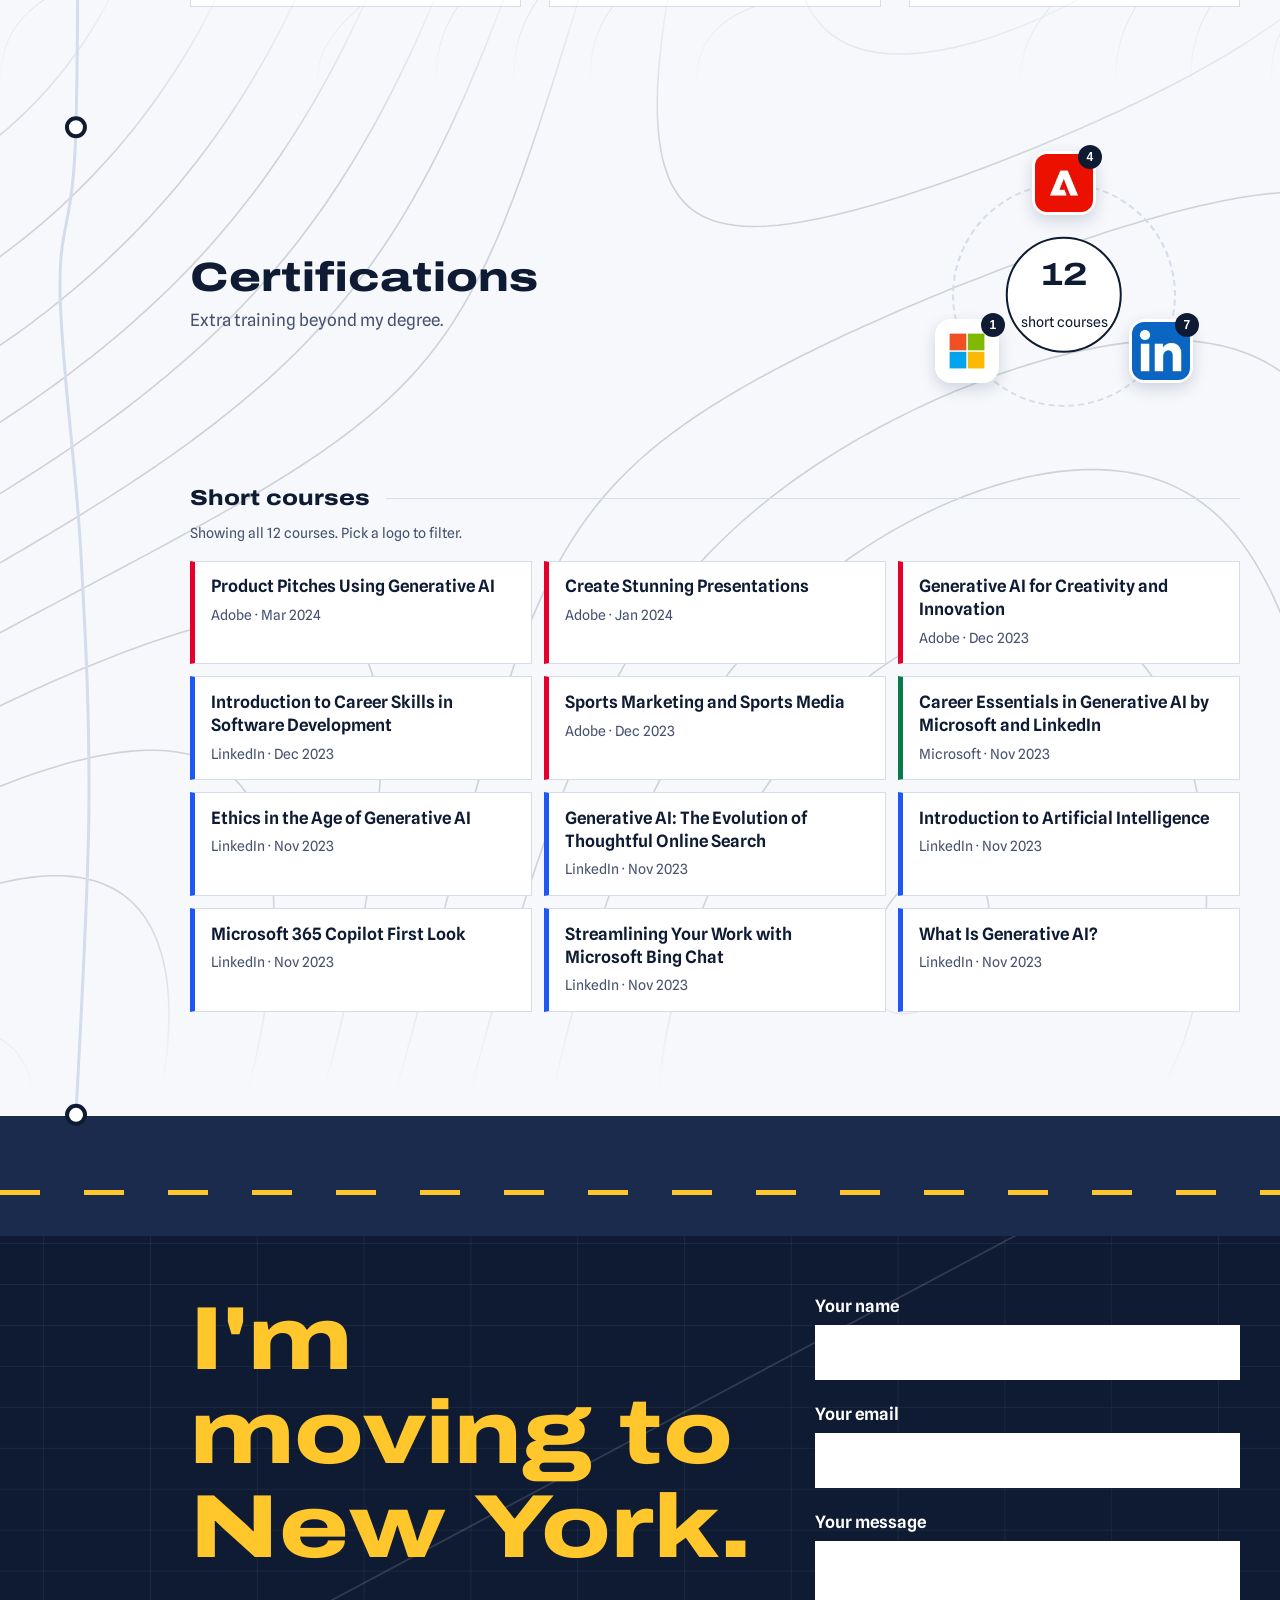
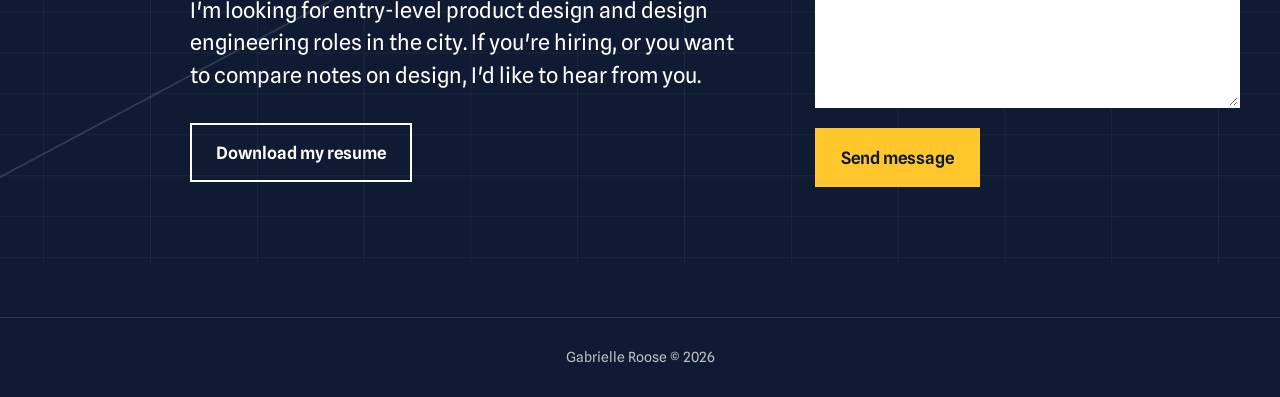
==== commit b476fd40: "Structuring case studies redesign" ====
--- a/index.html
+++ b/index.html
@@ -26,7 +26,7 @@
       <a class="wordmark" href="#top">Gabrielle Roose</a>
       <nav class="topbar__nav" aria-label="Main">
         <a href="#about">About</a>
-        <a href="#work">Case studies</a>
+        <a href="case-studies.html">Case studies</a>
         <a href="#certifications">Certifications</a>
         <a href="#contact">Contact</a>
       </nav>
@@ -123,7 +123,7 @@
         <div class="chapter__copy">
           <h2 class="chapter__name">Crimson Thumb</h2>
           <p class="chapter__line">Most students don't recycle. We made it pay.</p>
-          <p class="chapter__meta">INFO-I300 project, team of 4.</p>
+          <p class="chapter__meta">INFO-I300 project. Team lead of 4.</p>
           <a class="button" href="crimson-thumb.html">Read the case study</a>
         </div>
         <!-- the screenshot sits on a laptop drawn in CSS -->
@@ -172,19 +172,19 @@
           <li class="card">
             <h3 class="card__title">Roose &amp; Vine</h3>
             <p class="card__summary">A database-driven app that organizes restaurant and menu information.</p>
-            <ul class="chips" aria-label="Tools"><li>PHP</li><li>MySQL</li></ul>
+            <ul class="chips" aria-label="Tools"><li data-tool="php">PHP</li><li data-tool="mysql">MySQL</li><li data-tool="javascript">JavaScript</li><li data-tool="railway">Railway</li></ul>
             <a class="card__link" href="roose-vine.html">Read more</a>
           </li>
           <li class="card">
             <h3 class="card__title">Make This Now!</h3>
             <p class="card__summary">A personal recipe app to browse, save, and rate recipes.</p>
-            <ul class="chips" aria-label="Tools"><li>Python</li><li>Flask</li></ul>
+            <ul class="chips" aria-label="Tools"><li data-tool="python">Python</li><li data-tool="flask">Flask</li><li data-tool="jinja">Jinja2</li><li data-tool="postgresql">PostgreSQL</li><li data-tool="railway">Railway</li></ul>
             <a class="card__link" href="make-this-now.html">Read more</a>
           </li>
           <li class="card">
             <h3 class="card__title">Restaurant Rover</h3>
             <p class="card__summary">Browse restaurants worldwide by cuisine and location. Built at Barcelona Code School.</p>
-            <ul class="chips" aria-label="Tools"><li>React</li><li>Vite</li></ul>
+            <ul class="chips" aria-label="Tools"><li data-tool="react">React</li><li data-tool="vite">Vite</li><li data-tool="javascript">JavaScript</li><li data-tool="api">APIs</li></ul>
             <a class="card__link" href="restaurant-rover.html">Read more</a>
           </li>
         </ul>
@@ -311,7 +311,7 @@
               on design, I'd like to hear from you.
             </p>
             <div class="city__actions">
-              <a class="button button--plain" href="GabrielleRooseResume26.pdf">Download my resume</a>
+              <a class="button button--plain" href="assets/GabrielleRooseResume26.pdf">Download my resume</a>
             </div>
           </div>
 
--- a/css/sketch.css
+++ b/css/sketch.css
@@ -202,14 +202,23 @@
 }
 
 .topbar__nav a {
+    --nav-line: var(--red);
     padding-block: 0.25rem;
     text-decoration: none;
-    background: linear-gradient(var(--red), var(--red)) left bottom / 0 4px no-repeat;
+    background: linear-gradient(var(--nav-line), var(--nav-line)) left bottom / 0 4px no-repeat;
     transition: background-size 0.25s ease;
 }
 
+/* hovering another link previews it with a lighter red line */
 .topbar__nav a:hover,
 .topbar__nav a:focus-visible {
+    --nav-line: rgba(228, 0, 43, 0.35);
+    background-size: 100% 4px;
+}
+
+/* the section you're in keeps a solid red line, even while hovered */
+.topbar__nav a[aria-current] {
+    --nav-line: var(--red);
     background-size: 100% 4px;
 }
 
@@ -551,6 +560,49 @@
     font-size: var(--step--1);
     font-weight: 600;
 }
+
+/* each tool keeps its own brand color: a dot, the border and a soft tint behind
+   the label, with the label itself in navy so every color stays readable */
+.chips li[data-tool] {
+    border-color: var(--tool);
+    background: var(--paper);
+    background: color-mix(in srgb, var(--tool) 14%, var(--paper));
+}
+
+.chips li[data-tool]::before {
+    content: "";
+    display: inline-block;
+    width: 0.5em;
+    height: 0.5em;
+    margin-right: 0.4em;
+    background: var(--tool);
+    border-radius: 50%;
+    vertical-align: 0.05em;
+}
+
+[data-tool="php"] { --tool: #8892BF; }
+[data-tool="mysql"] { --tool: #00758F; }
+[data-tool="html"] { --tool: #E34F26; }
+[data-tool="css"] { --tool: #264DE4; }
+[data-tool="javascript"] { --tool: #F7DF1E; }
+[data-tool="react"] { --tool: #61DAFB; }
+[data-tool="vite"] { --tool: #BD34FE; }
+[data-tool="python"] { --tool: #FFD43B; }   /* the yellow half of the Python logo, so it stands apart from PostgreSQL's blue */
+
+/* Python's dot is split like its logo: blue snake top left, yellow snake bottom right */
+.chips li[data-tool="python"]::before {
+    background: linear-gradient(135deg, #3776AB 50%, #FFD43B 50%);
+}
+[data-tool="flask"] { --tool: #2D6A4F; }
+[data-tool="sql"] { --tool: #F29111; }
+[data-tool="jinja"] { --tool: #B41717; }
+[data-tool="twig"] { --tool: #BACF29; }
+[data-tool="postgresql"] { --tool: #336791; }
+[data-tool="figma"] { --tool: #A259FF; }
+[data-tool="ux"] { --tool: #8C959F; }
+[data-tool="google"] { --tool: #4285F4; }
+[data-tool="railway"] { --tool: #853BCE; }
+[data-tool="api"] { --tool: #0F9D8A; }
 
 @media (width >= 700px) {
     .cards {
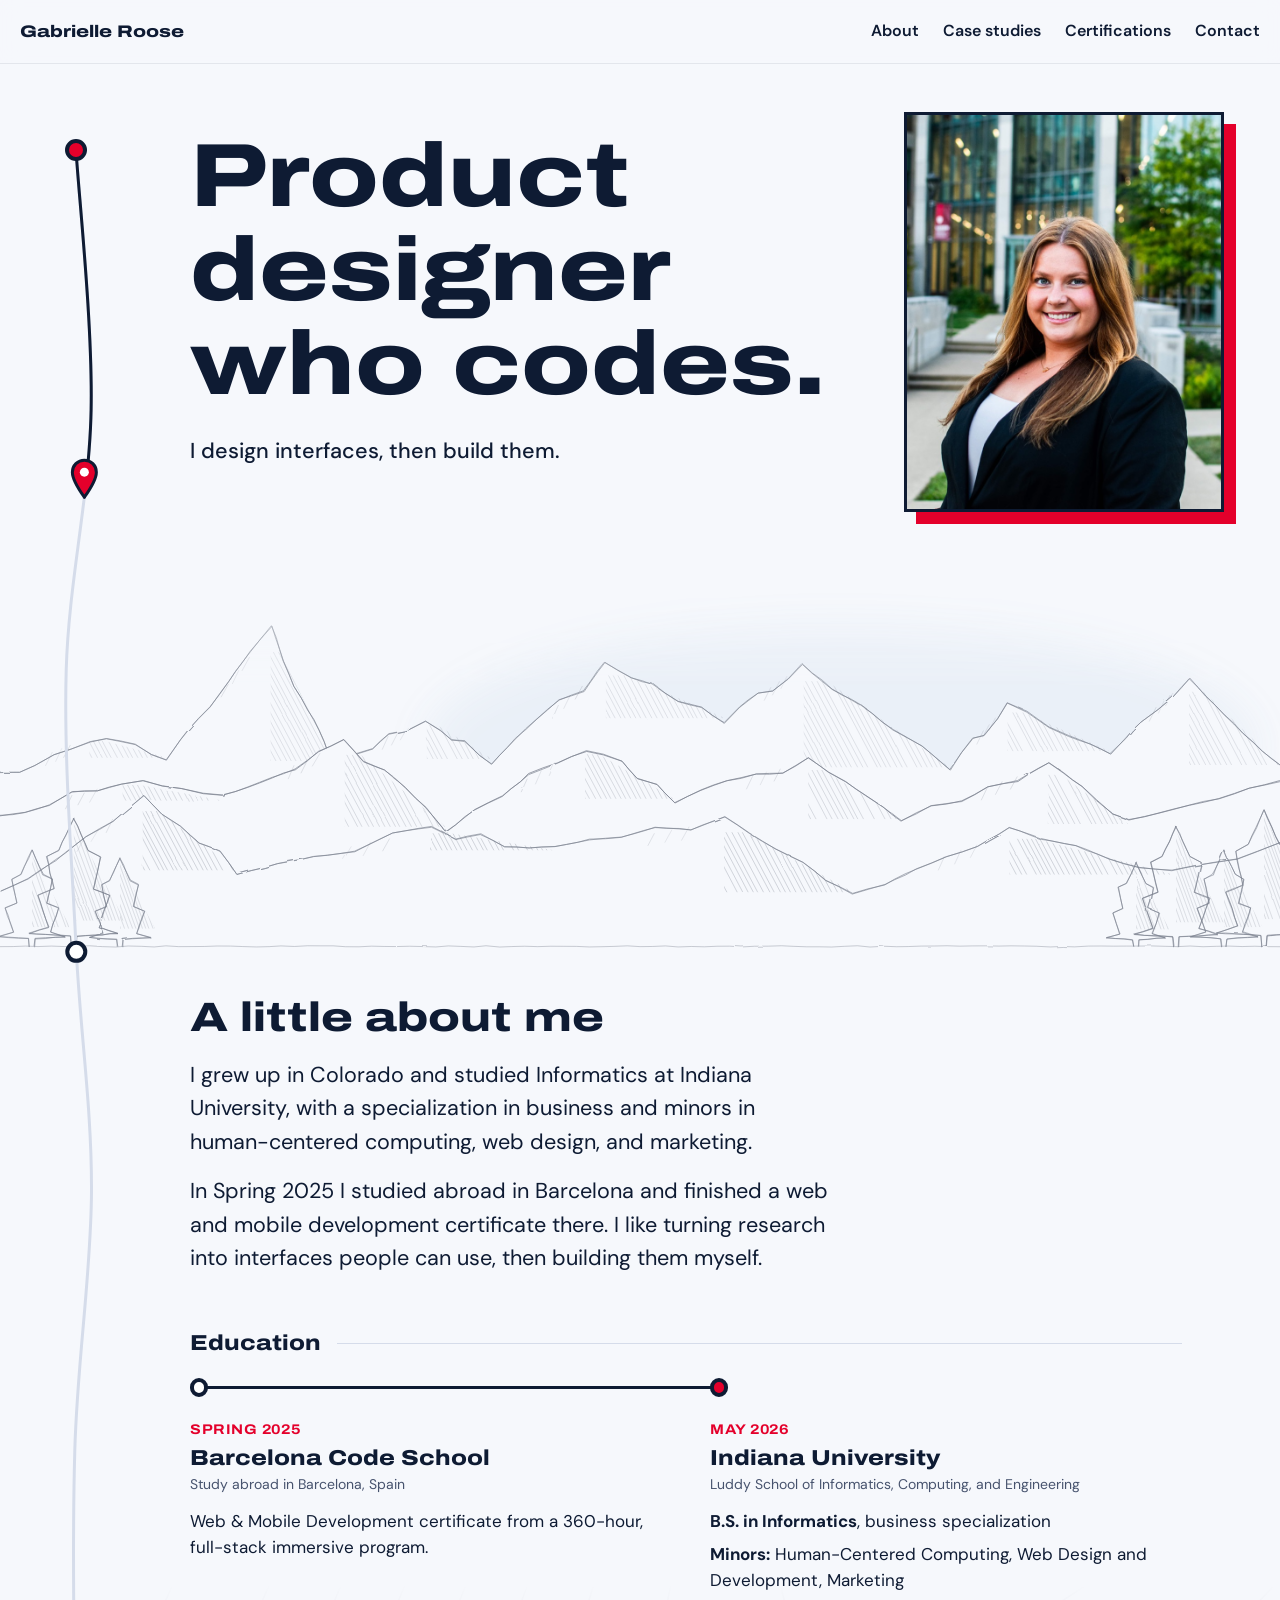
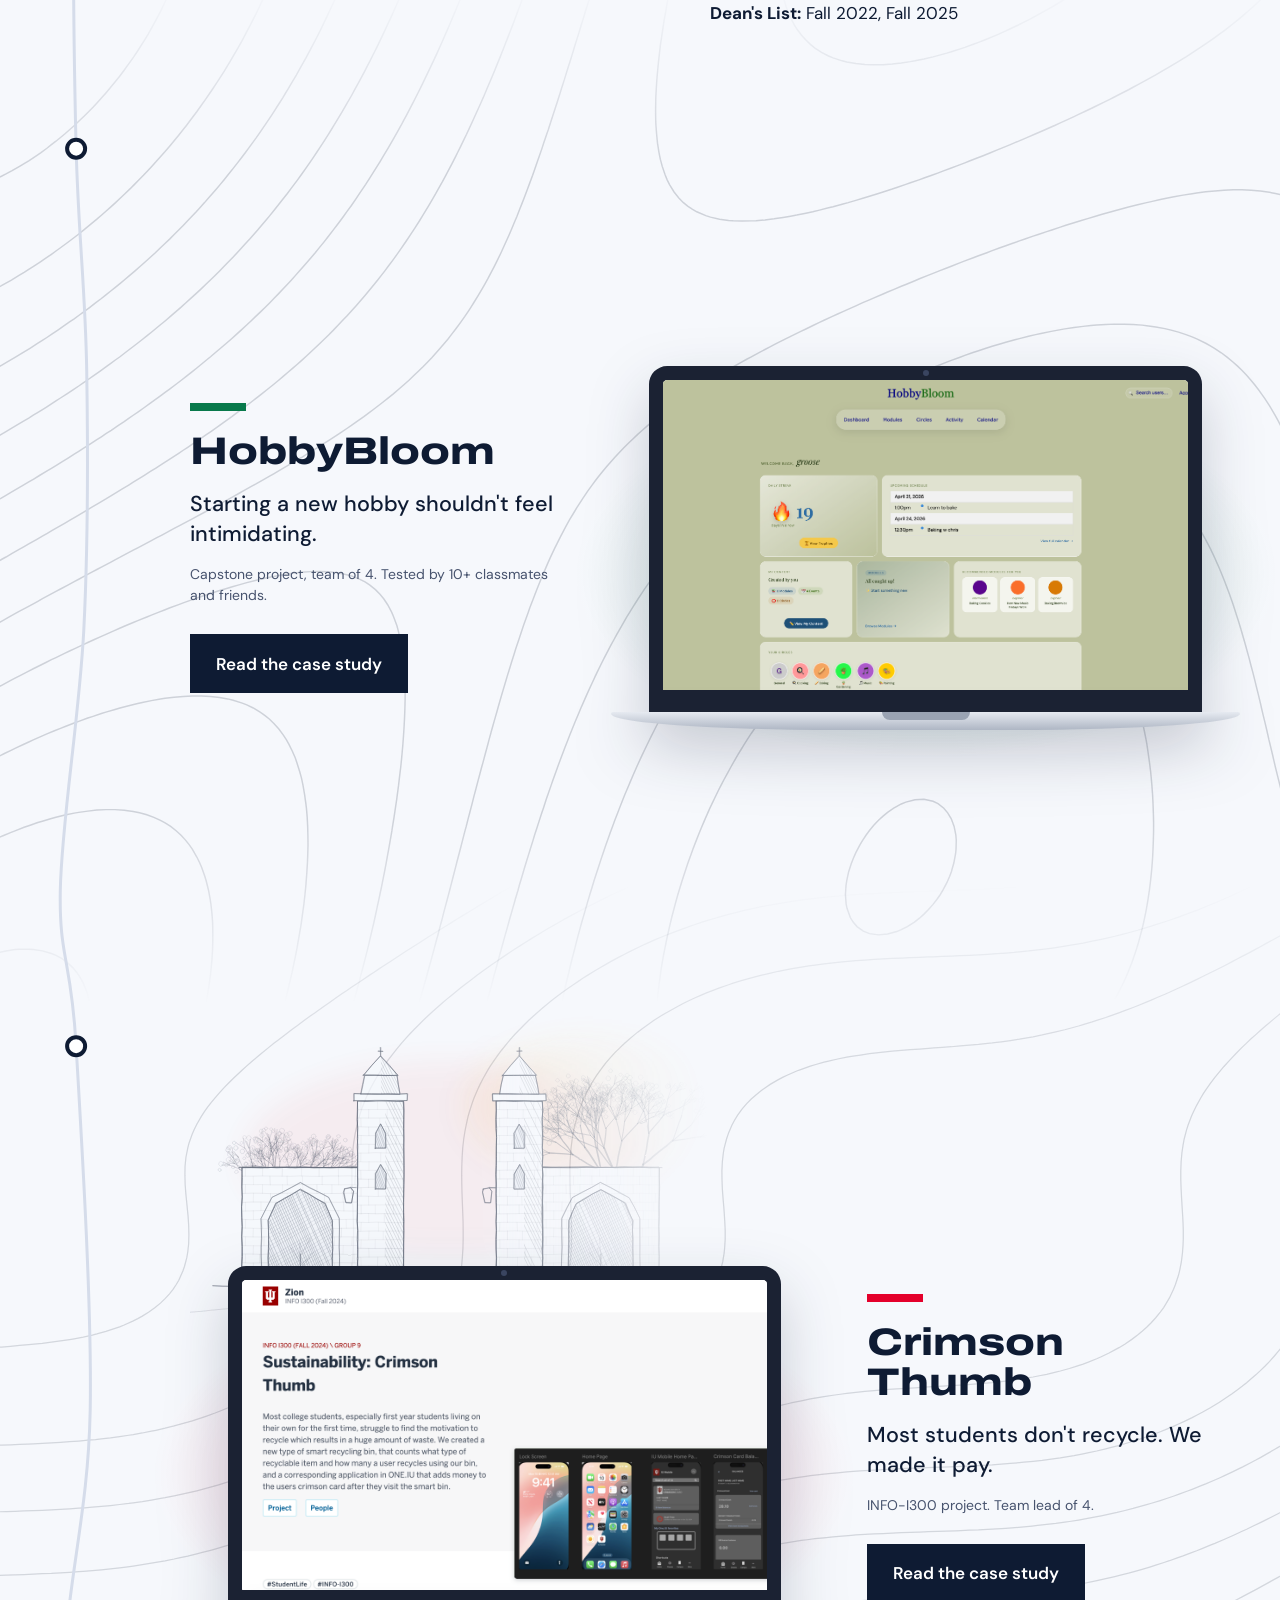
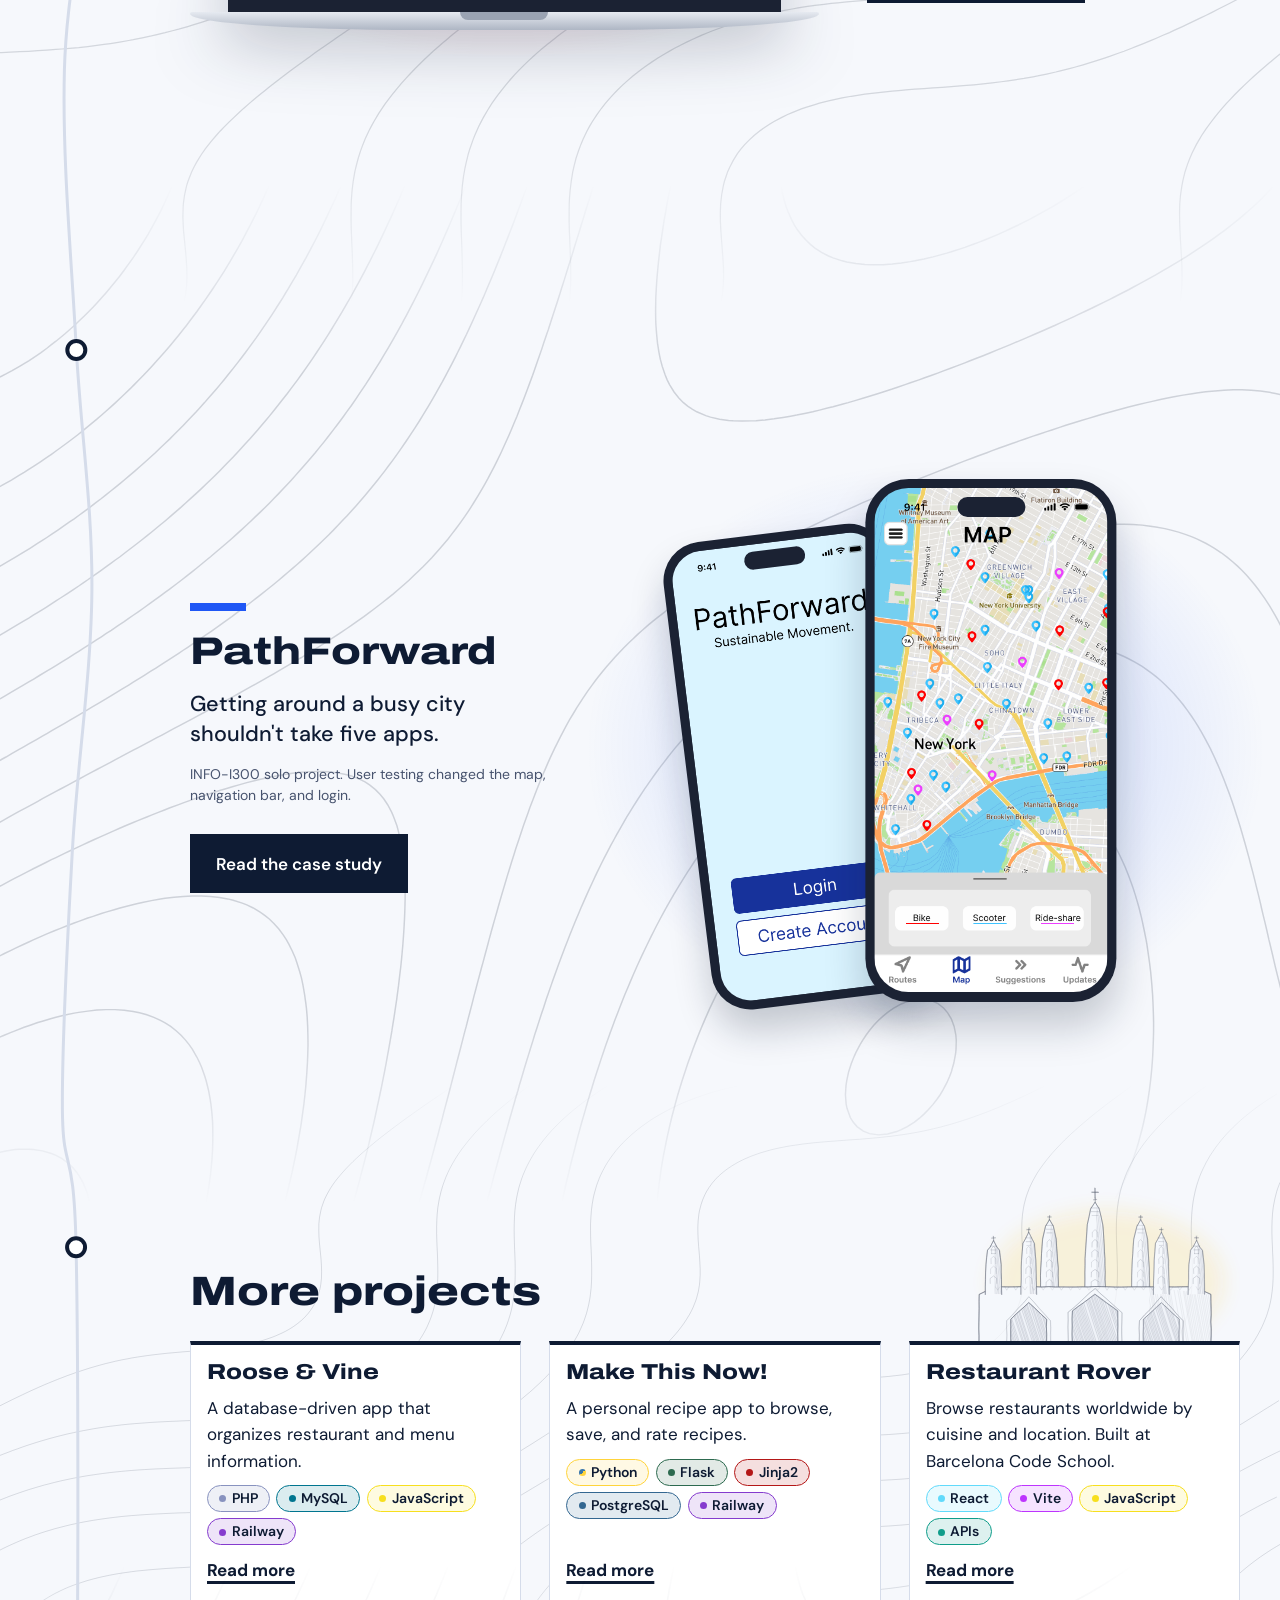
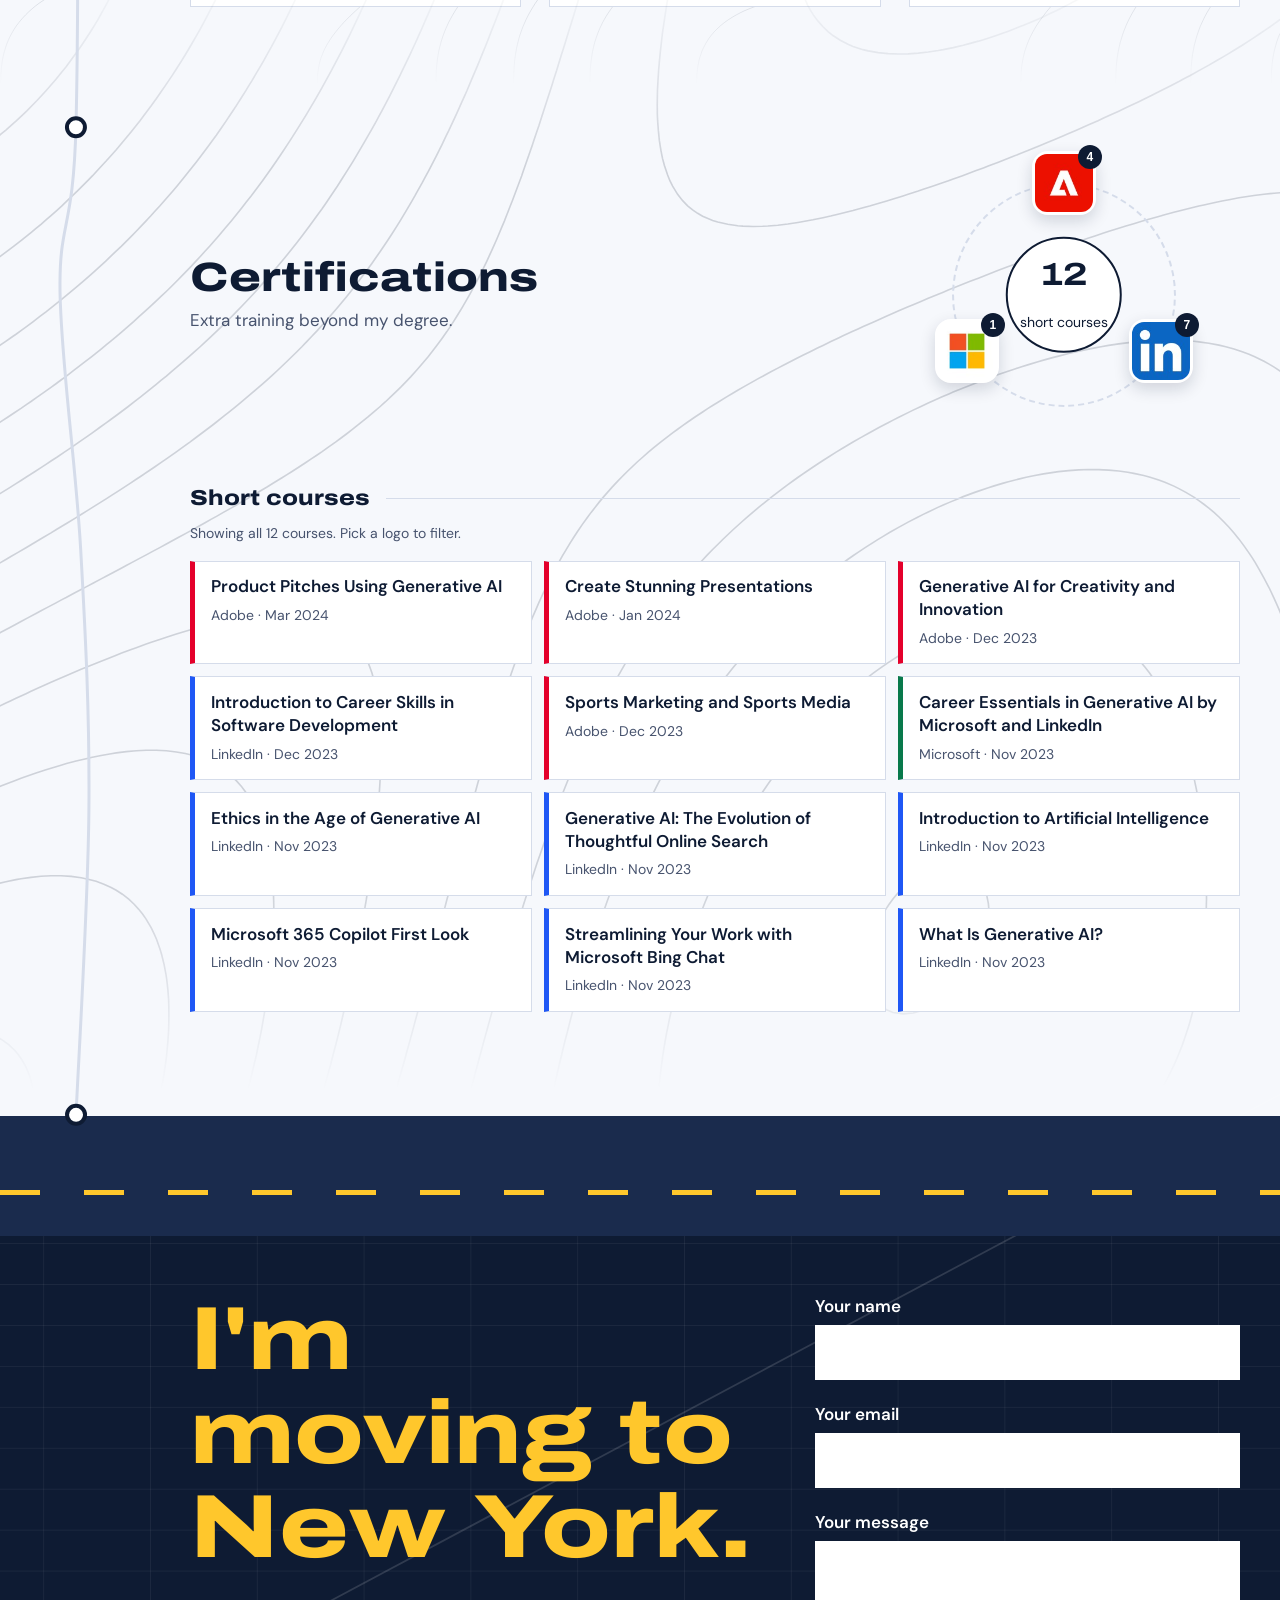
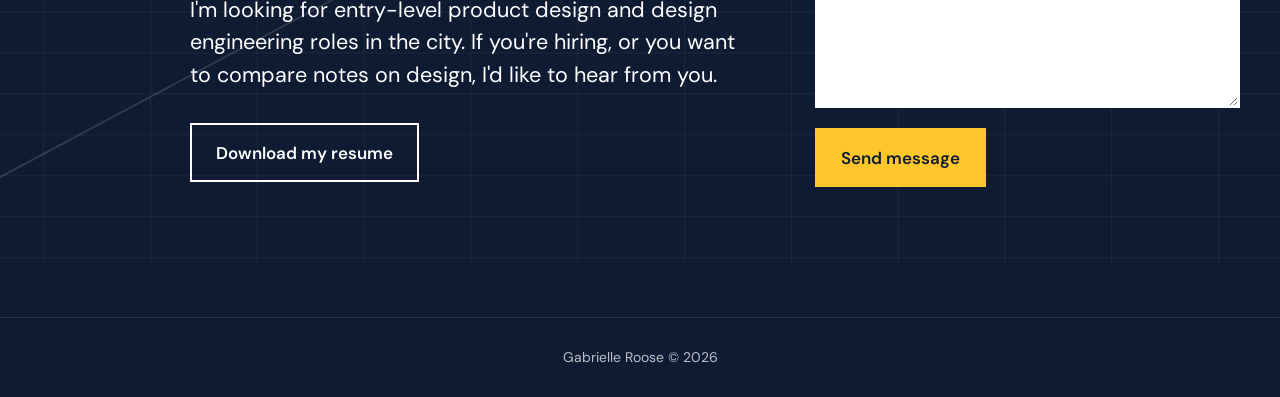
==== commit 59ffef24: "Adding HobbyBloom Case Study content, images, wireframes, etc." ====
--- a/index.html
+++ b/index.html
@@ -12,7 +12,7 @@
     <link rel="preconnect" href="https://fonts.googleapis.com" />
     <link rel="preconnect" href="https://fonts.gstatic.com" crossorigin />
     <link
-      href="https://fonts.googleapis.com/css2?family=Archivo:wdth,wght@62..125,100..900&family=Spline+Sans:wght@300..700&display=swap"
+      href="https://fonts.googleapis.com/css2?family=Archivo:wdth,wght@62..125,100..900&family=DM+Sans:ital,opsz,wght@0,9..40,300..800;1,9..40,300..800&display=swap"
       rel="stylesheet"
     />
 
@@ -20,7 +20,7 @@
   </head>
 
   <body>
-    <a class="skip" href="#work">Skip to case studies</a>
+    <a class="skip" href="#case-studies">Skip to case studies</a>
 
     <header class="topbar">
       <a class="wordmark" href="#top">Gabrielle Roose</a>
@@ -97,7 +97,7 @@
       </section>
 
       <!-- CASE STUDIES: one chapter per project -->
-      <section class="chapter chapter--green" id="work" data-stop="HobbyBloom" data-intro>
+      <section class="chapter chapter--green" id="case-studies" data-stop="HobbyBloom" data-intro>
         <div class="place__bg place__bg--in" aria-hidden="true"></div>
         <div class="chapter__copy">
           <h2 class="chapter__name">HobbyBloom</h2>
--- a/css/sketch.css
+++ b/css/sketch.css
@@ -4,7 +4,7 @@
    - pencil sketches: Colorado mountains, an Indiana gateway, a small Sagrada Familia
    - a faint line-art background for each place (terrain, rolling land, coastline, street grid)
    - one bold moment at the end: a taxi arriving in New York
-   Fonts: Archivo (headings, wide and heavy) + Spline Sans (body). */
+   Fonts: Archivo (headings, wide and heavy) + DM Sans (body). */
 
 /* * * * * * * * * * * * * * * * * * * * * * * * *
     TOKENS
@@ -24,7 +24,7 @@
     --asphalt: #1A2B4D;
 
     --font-display: "Archivo", "Arial Black", sans-serif;
-    --font-body: "Spline Sans", system-ui, sans-serif;
+    --font-body: "DM Sans", system-ui, sans-serif;
 
     --step--1: 0.875rem;
     --step-0: 1.0625rem;
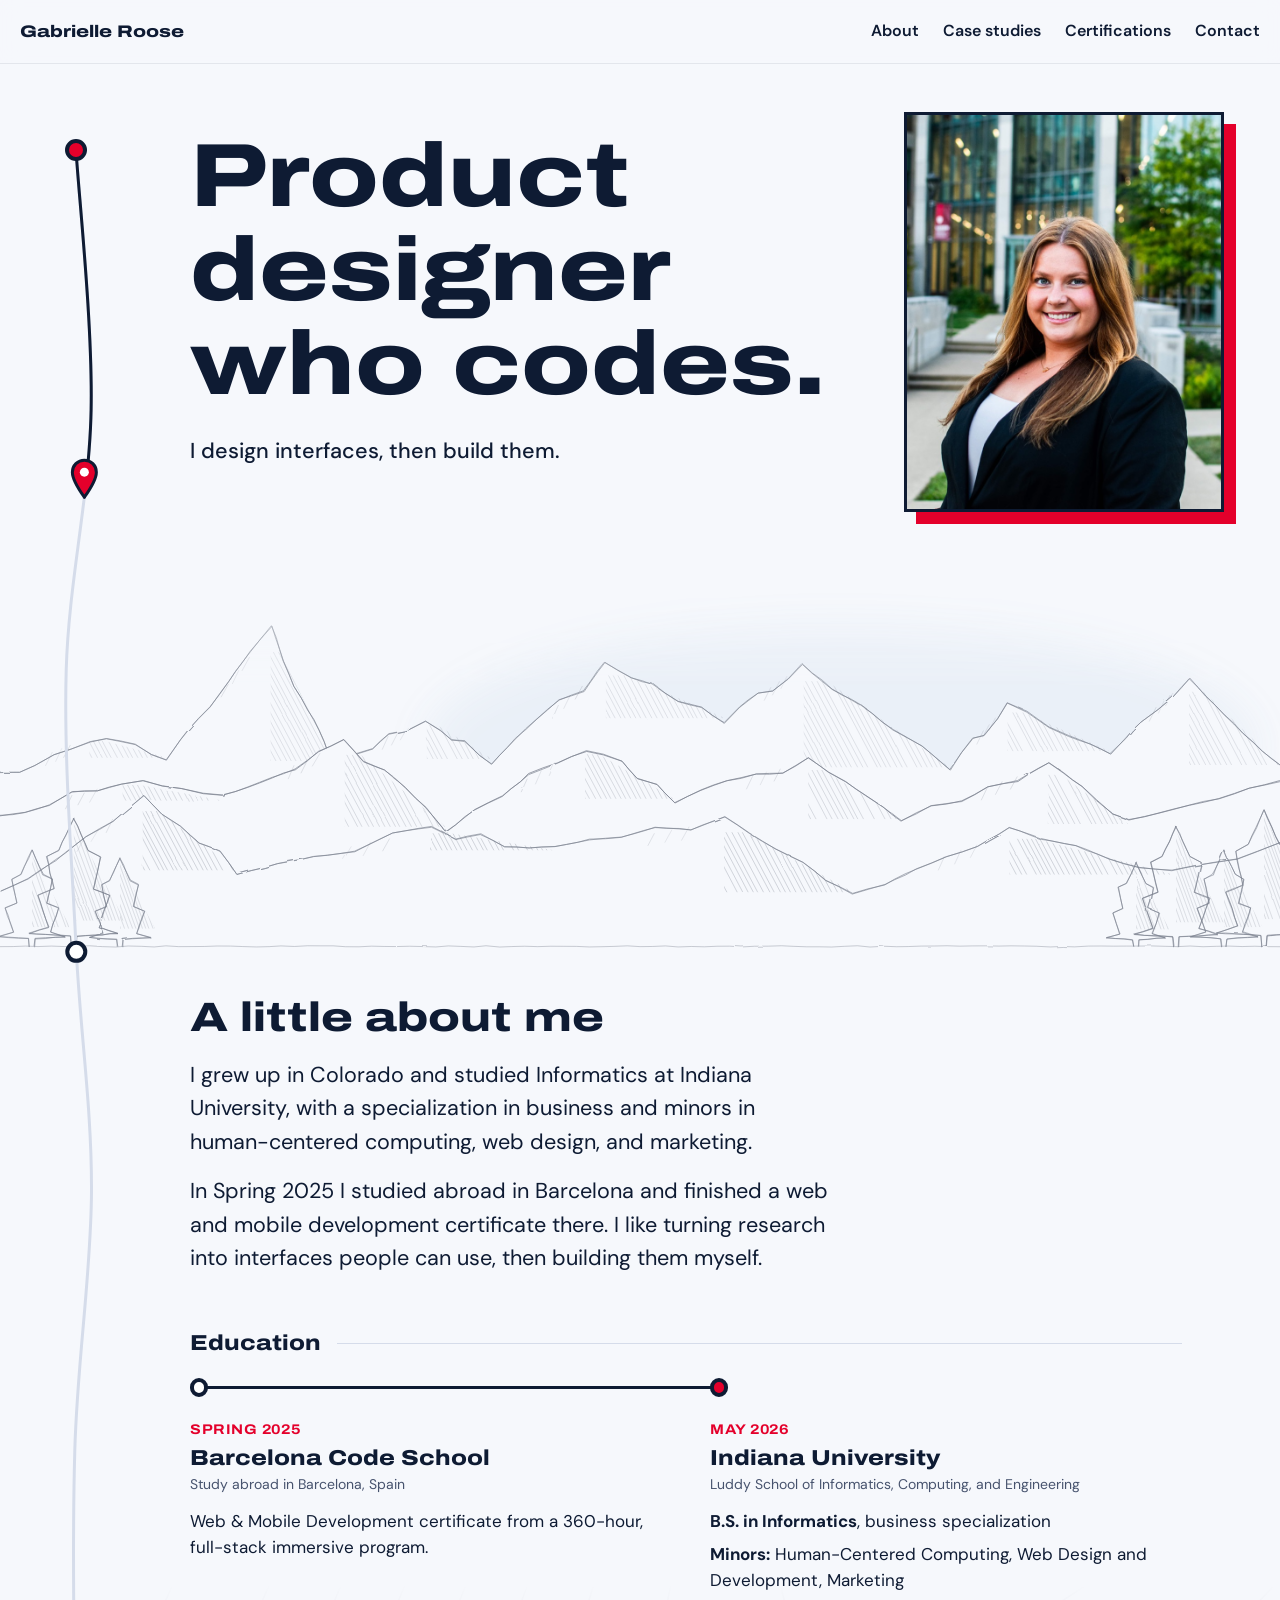
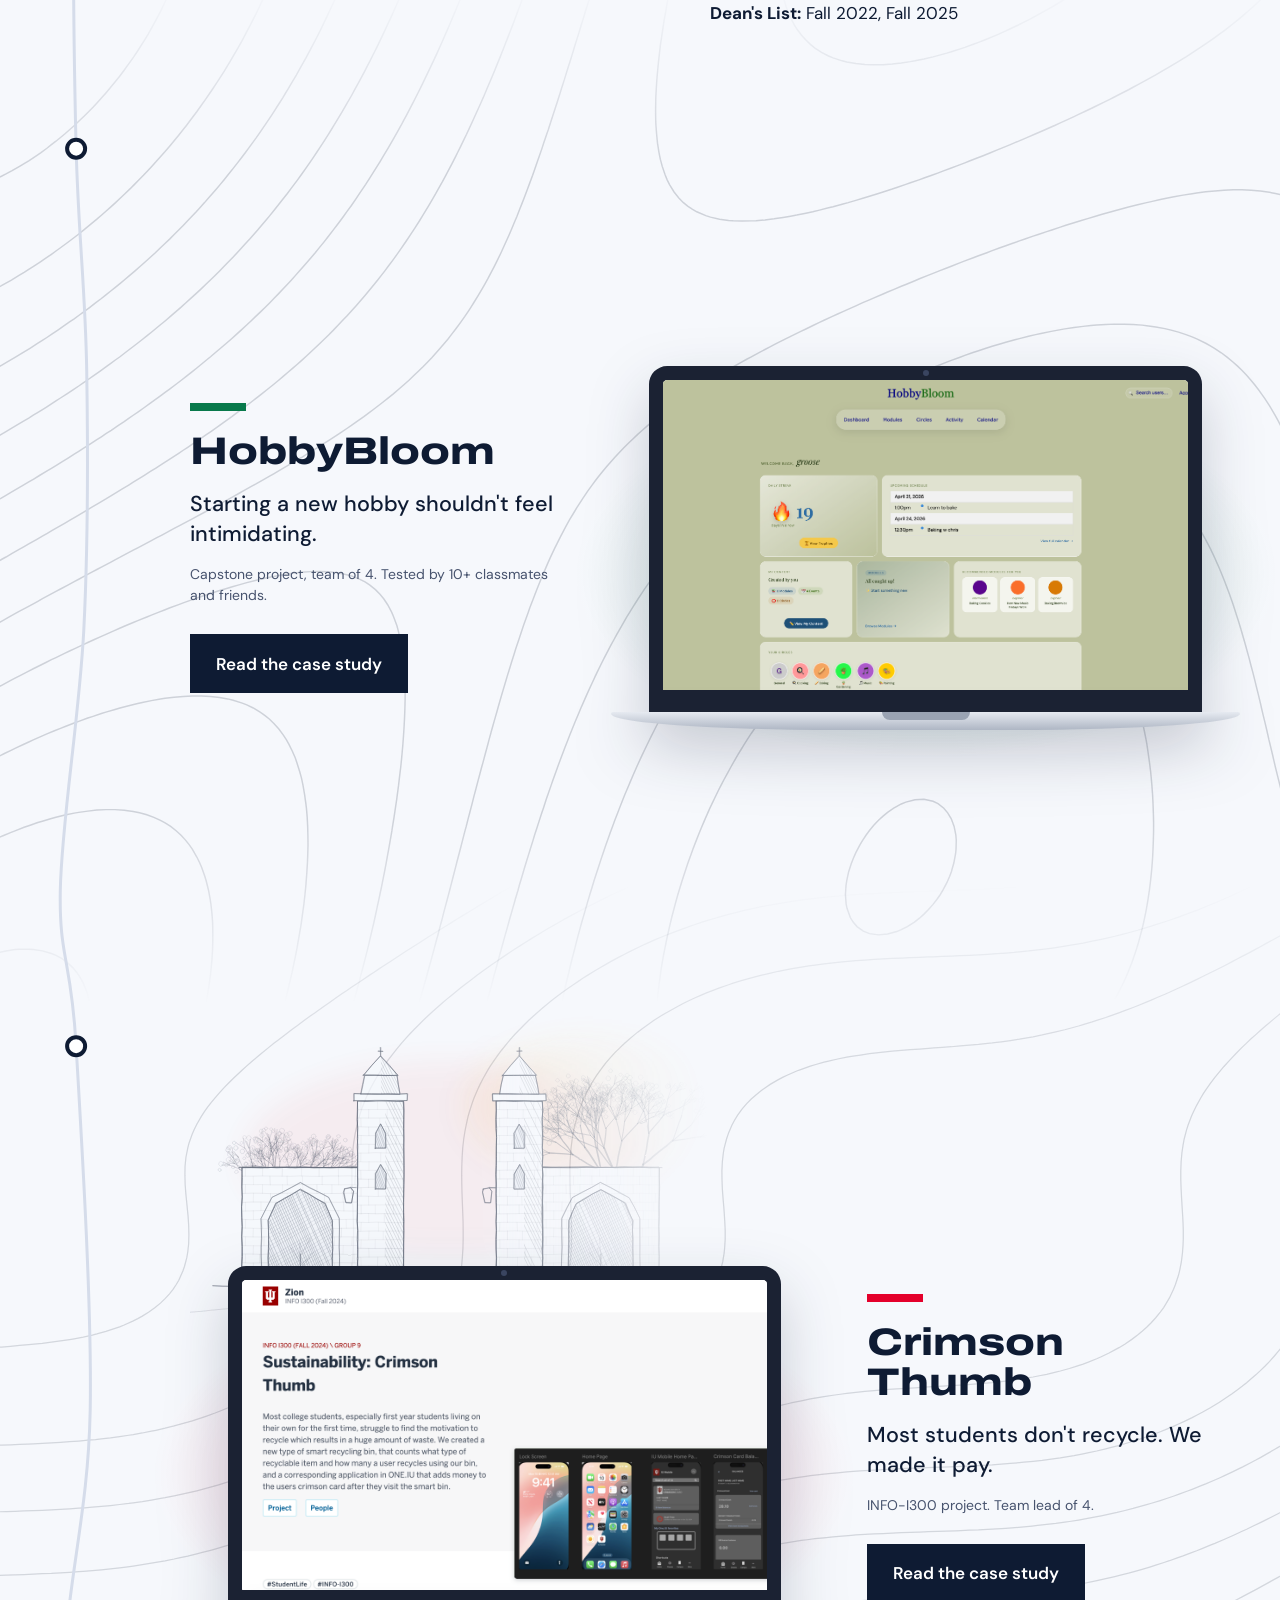
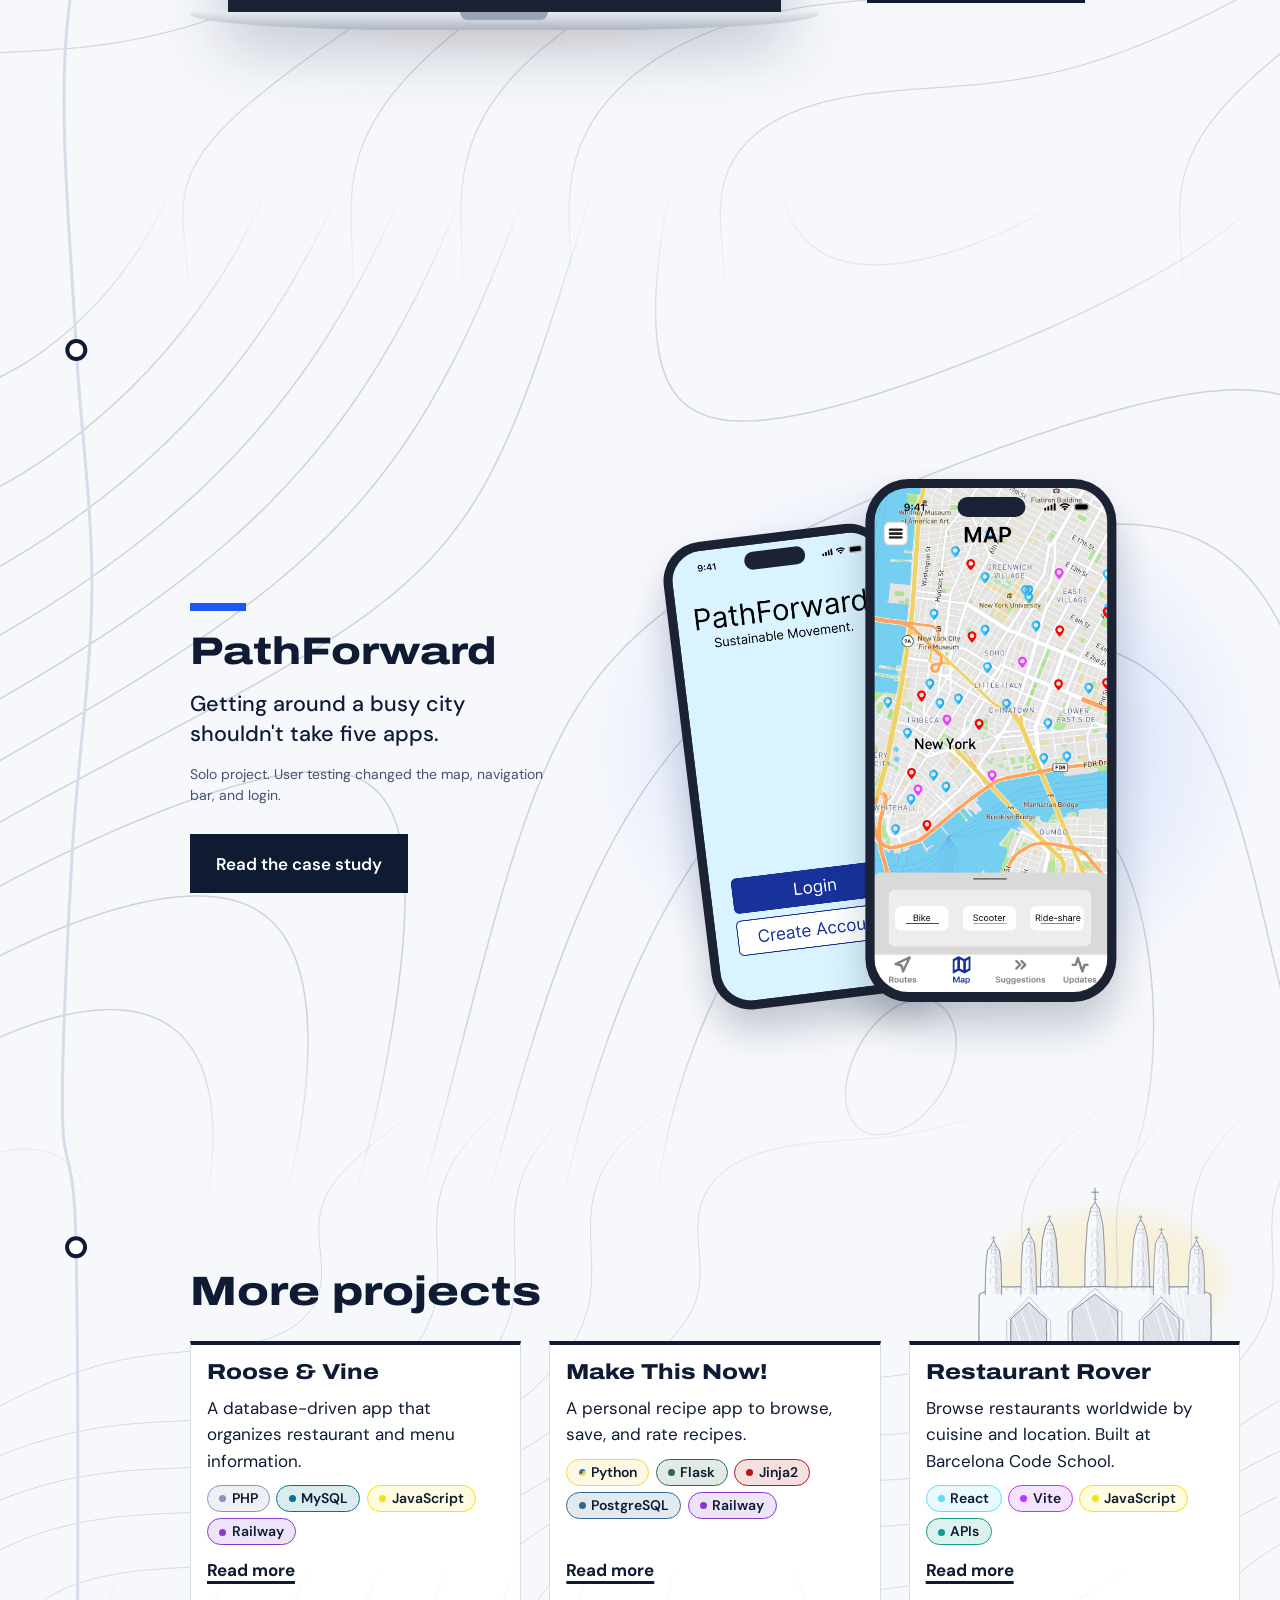
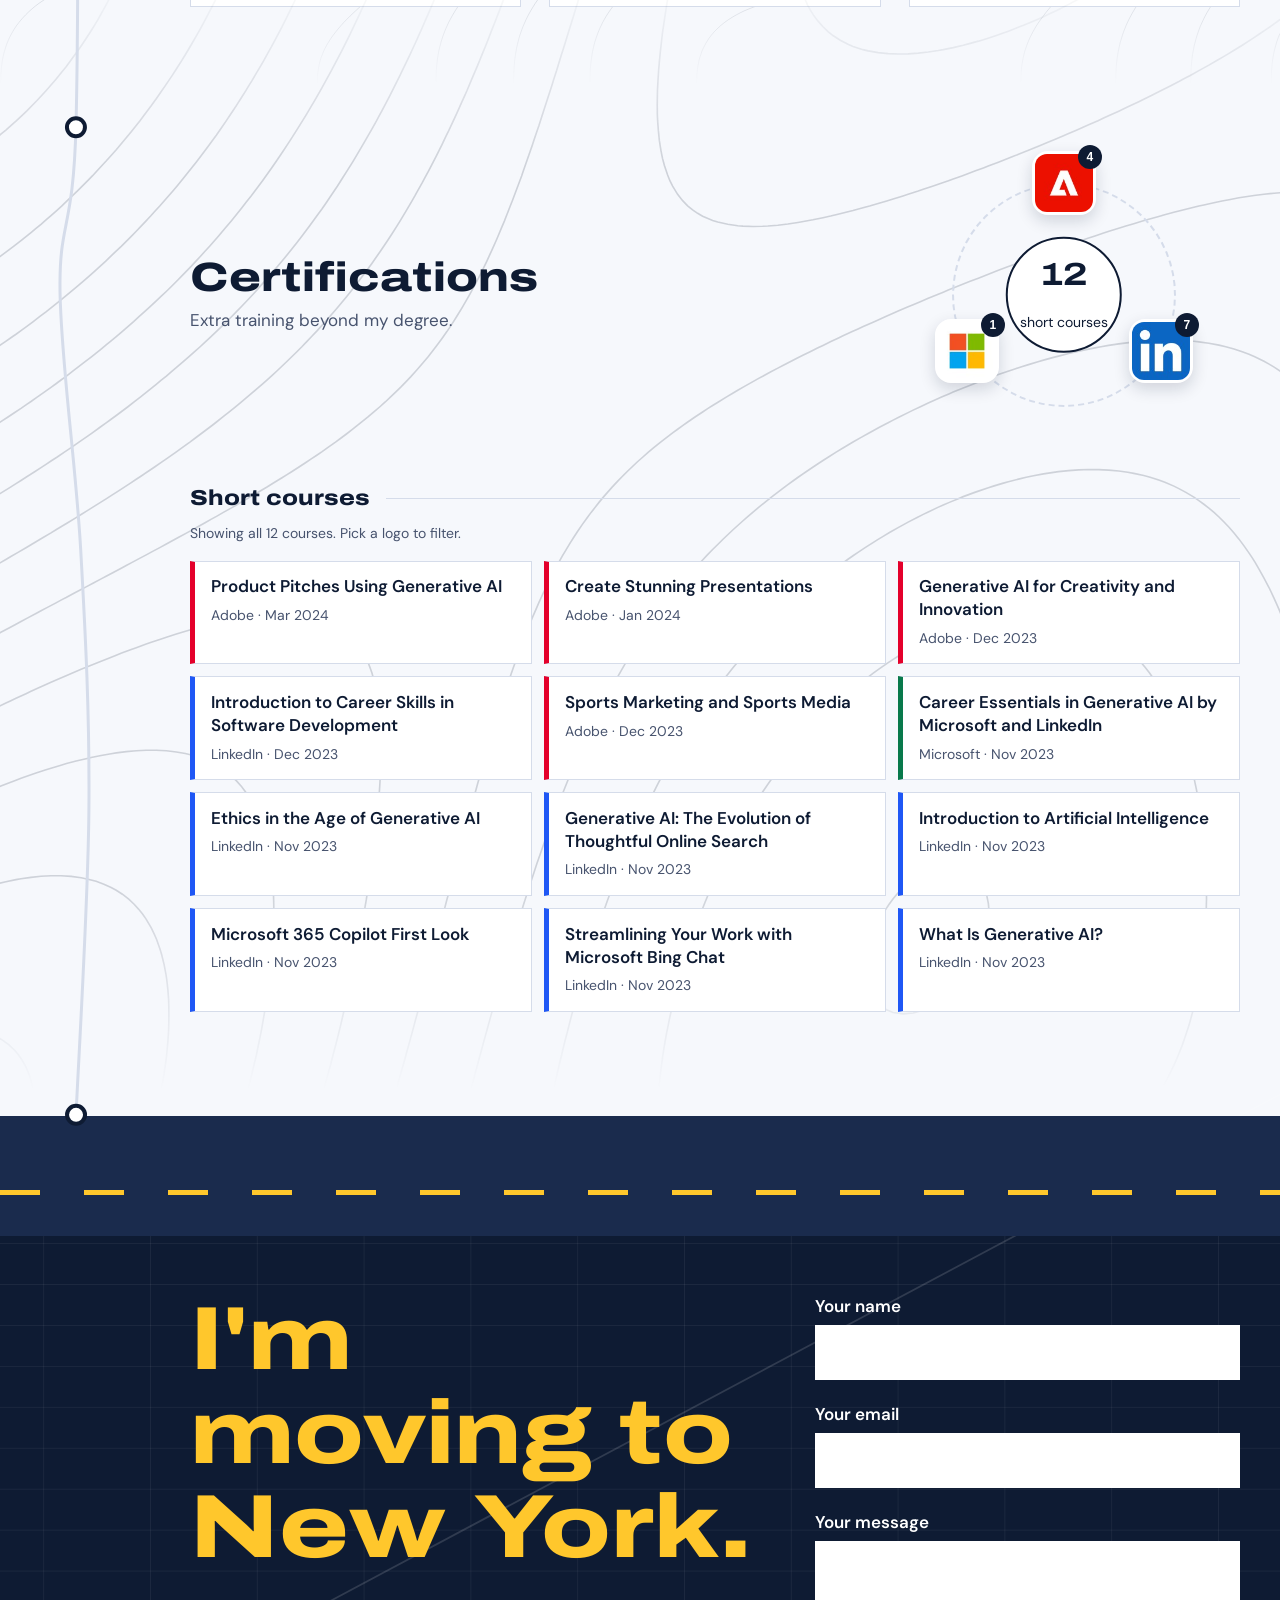
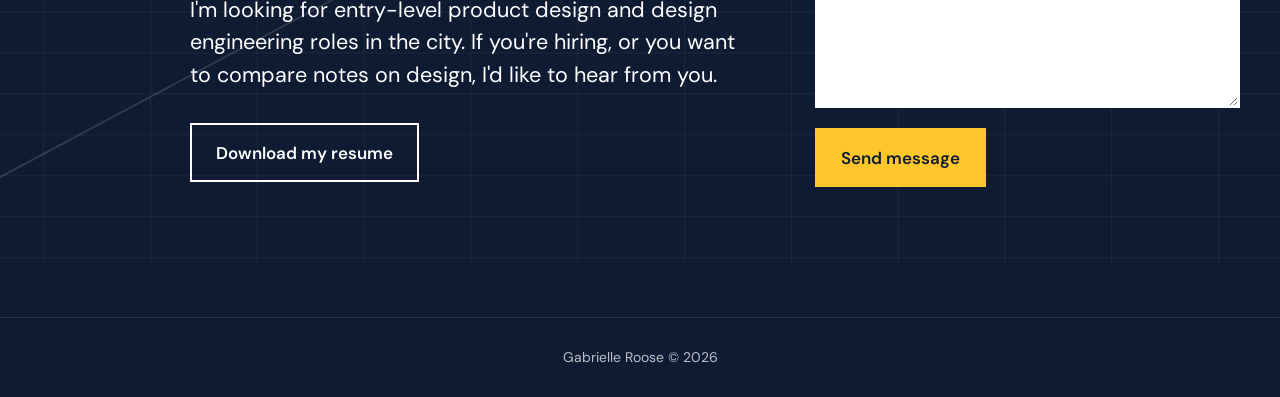
==== commit 8635d86a: "Finishing the Roose & Vine, Make This Now! and Restaurant Rover case studies, adding the PathForward" ====
--- a/index.html
+++ b/index.html
@@ -143,7 +143,7 @@
         <div class="chapter__copy">
           <h2 class="chapter__name">PathForward</h2>
           <p class="chapter__line">Getting around a busy city shouldn't take five apps.</p>
-          <p class="chapter__meta">INFO-I300 solo project. User testing changed the map, navigation bar, and login.</p>
+          <p class="chapter__meta">Solo project. User testing changed the map, navigation bar, and login.</p>
           <a class="button" href="pathforward.html">Read the case study</a>
         </div>
         <!-- PathForward is a phone app, so it gets phones: the map in front, the welcome screen behind -->
--- a/css/sketch.css
+++ b/css/sketch.css
@@ -446,6 +446,24 @@
     box-shadow: 12px 12px 0 var(--red);
 }
 
+/* phones and tablets: the photo sits under the text, so tighten the spacing and size
+   the photo to the visible screen (svh leaves room for Safari's bottom address bar),
+   so the whole headshot shows on the first screen */
+@media (width < 1000px) {
+    .place--hero {
+        gap: 1.75rem;
+        padding-top: 6.5rem;   /* clears the two-row menu bar on phones */
+    }
+
+    .hero__lede {
+        margin-bottom: 0;
+    }
+
+    .hero__photo {
+        width: clamp(170px, calc((100svh - 23.5rem) * 0.8), 320px);
+    }
+}
+
 @media (width >= 1000px) {
     .place--hero {
         grid-template-columns: 1.5fr 0.8fr;
@@ -600,6 +618,7 @@
 [data-tool="postgresql"] { --tool: #336791; }
 [data-tool="figma"] { --tool: #A259FF; }
 [data-tool="ux"] { --tool: #8C959F; }
+[data-tool="miro"] { --tool: #050038; }   /* Miro's navy, so it doesn't match JavaScript's yellow */
 [data-tool="google"] { --tool: #4285F4; }
 [data-tool="railway"] { --tool: #853BCE; }
 [data-tool="api"] { --tool: #0F9D8A; }
@@ -1468,3 +1487,89 @@
 .place--more .card__title {
     margin-top: 0;
 }
+
+/* * * * * * * * * * * * * * * * * * * * * * * * *
+    PHONE FIXES
+* * * * * * * * * * * * * * * * * * * * * * * * */
+
+/* short phones only (like the iPhone SE): a smaller title so the headshot fits on
+   the first screen. 640px catches the SE either way Safari reports its height,
+   and never a regular iPhone 15/16 */
+@media (width < 1000px) and (height < 640px) {
+    .hero__title {
+        margin-bottom: 1rem;
+        font-size: 2.1rem;
+    }
+}
+
+@media (width < 700px) {
+    /* short courses two per row, so all 12 make six rows */
+    .courses {
+        grid-template-columns: repeat(2, minmax(0, 1fr));
+        gap: 0.6rem;
+    }
+
+    .course {
+        padding: 0.7rem 0.75rem;
+        border-left-width: 4px;
+    }
+
+    .course__name {
+        font-size: 0.92rem;
+    }
+
+    .course__meta {
+        font-size: 0.78rem;
+        white-space: nowrap;
+    }
+
+    /* the route doesn't run through New York's dark block, so drop its left margin
+       there and the copy and form sit centered on the screen */
+    .place--ny .city {
+        margin-left: calc(-1 * var(--rail));
+    }
+}
+
+/* * * * * * * * * * * * * * * * * * * * * * * * *
+    PHONE: HOMEPAGE SPACING AND ORDER
+* * * * * * * * * * * * * * * * * * * * * * * * */
+
+@media (width < 1000px) {
+    /* each project shows its picture first, then its name and words.
+       Projects no longer fill a whole screen each; fixed spacing keeps them apart */
+    .chapter {
+        min-height: 0;
+        align-content: start;
+        gap: 2rem;
+        padding-block: 5rem;
+    }
+
+    .chapter .laptop,
+    .chapter .phones {
+        order: -1;
+    }
+
+    /* about half the old gap between Education and HobbyBloom */
+    .chapter[data-intro] {
+        padding-top: 1rem;
+    }
+}
+
+@media (width < 700px) {
+    /* the title spans the screen in three lines instead of four, so the tagline
+       and photo below show sooner (short phones keep their own smaller size) */
+    .hero__title {
+        max-width: none;
+    }
+
+    /* the about paragraph one size smaller */
+    .about__text {
+        font-size: var(--step-0);
+    }
+}
+
+@media (width < 700px) and (height >= 640px) {
+    .hero__title {
+        font-size: 2.5rem;
+    }
+}
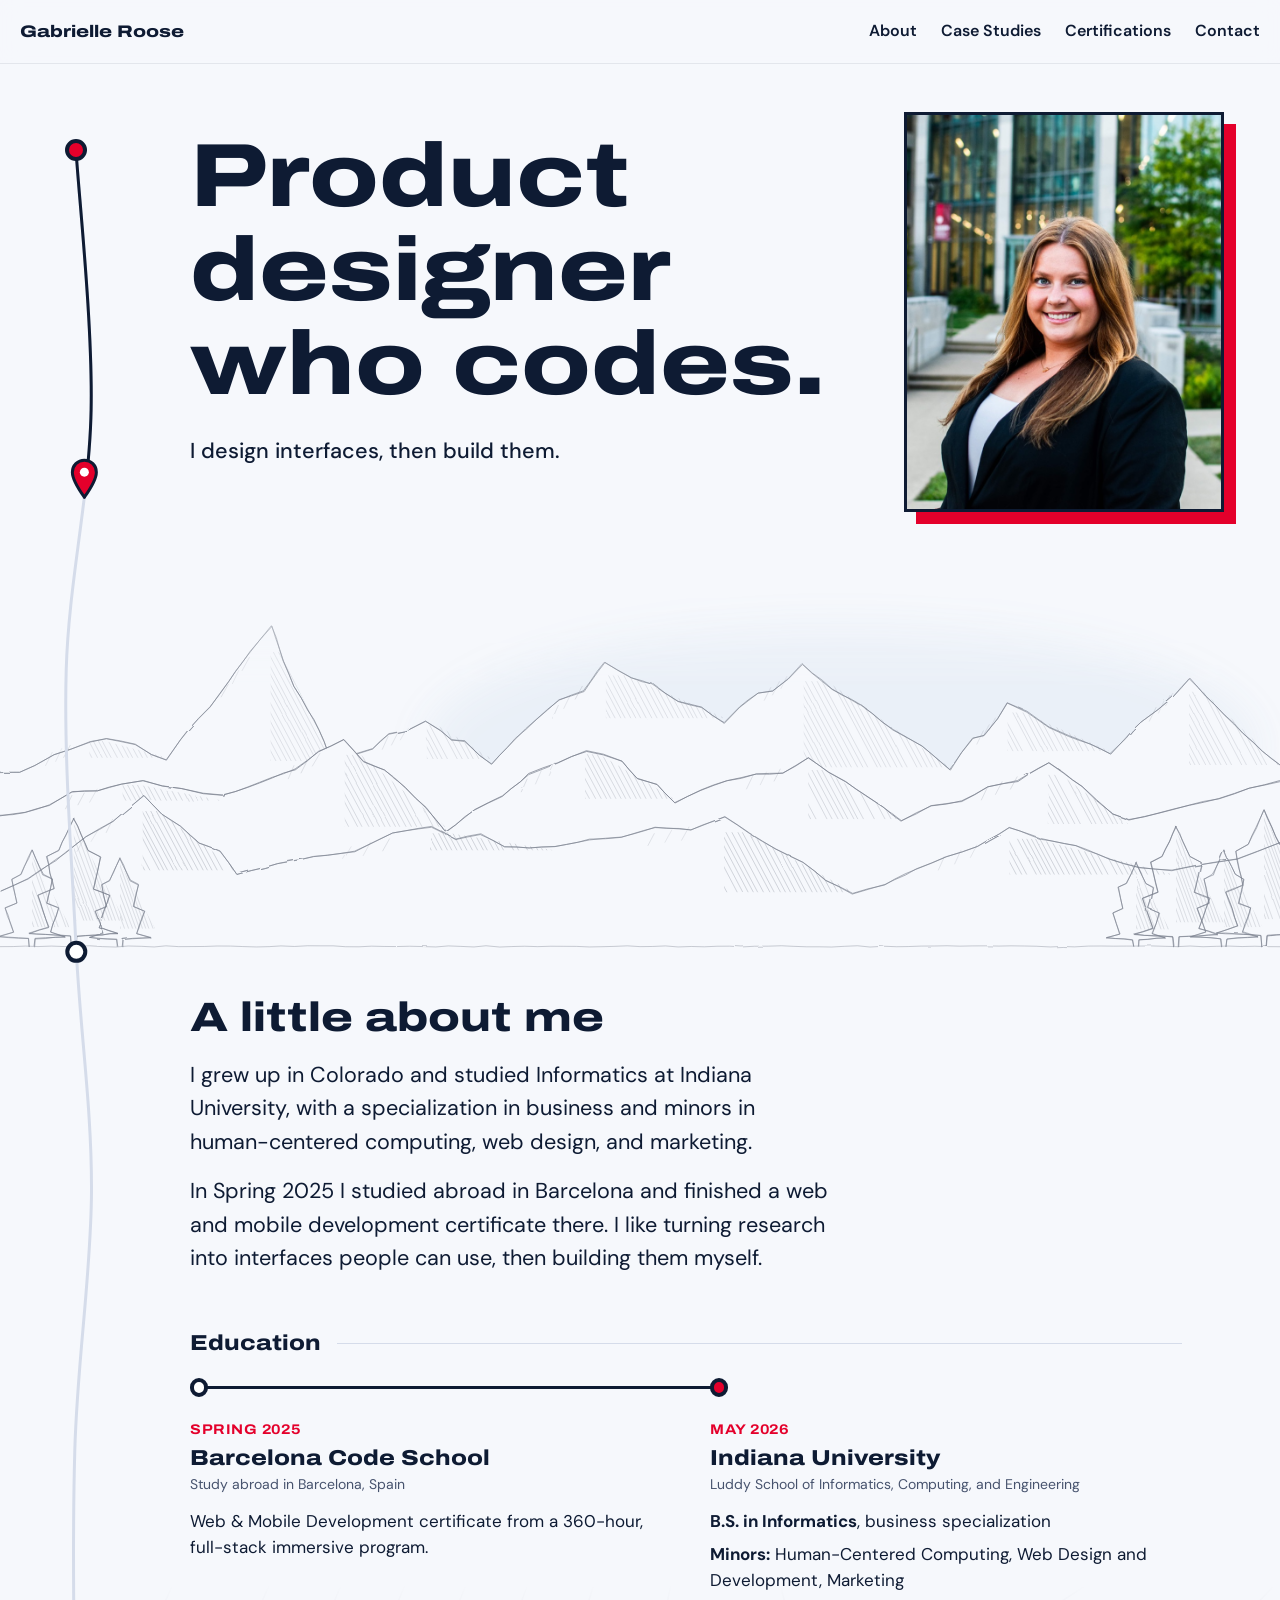
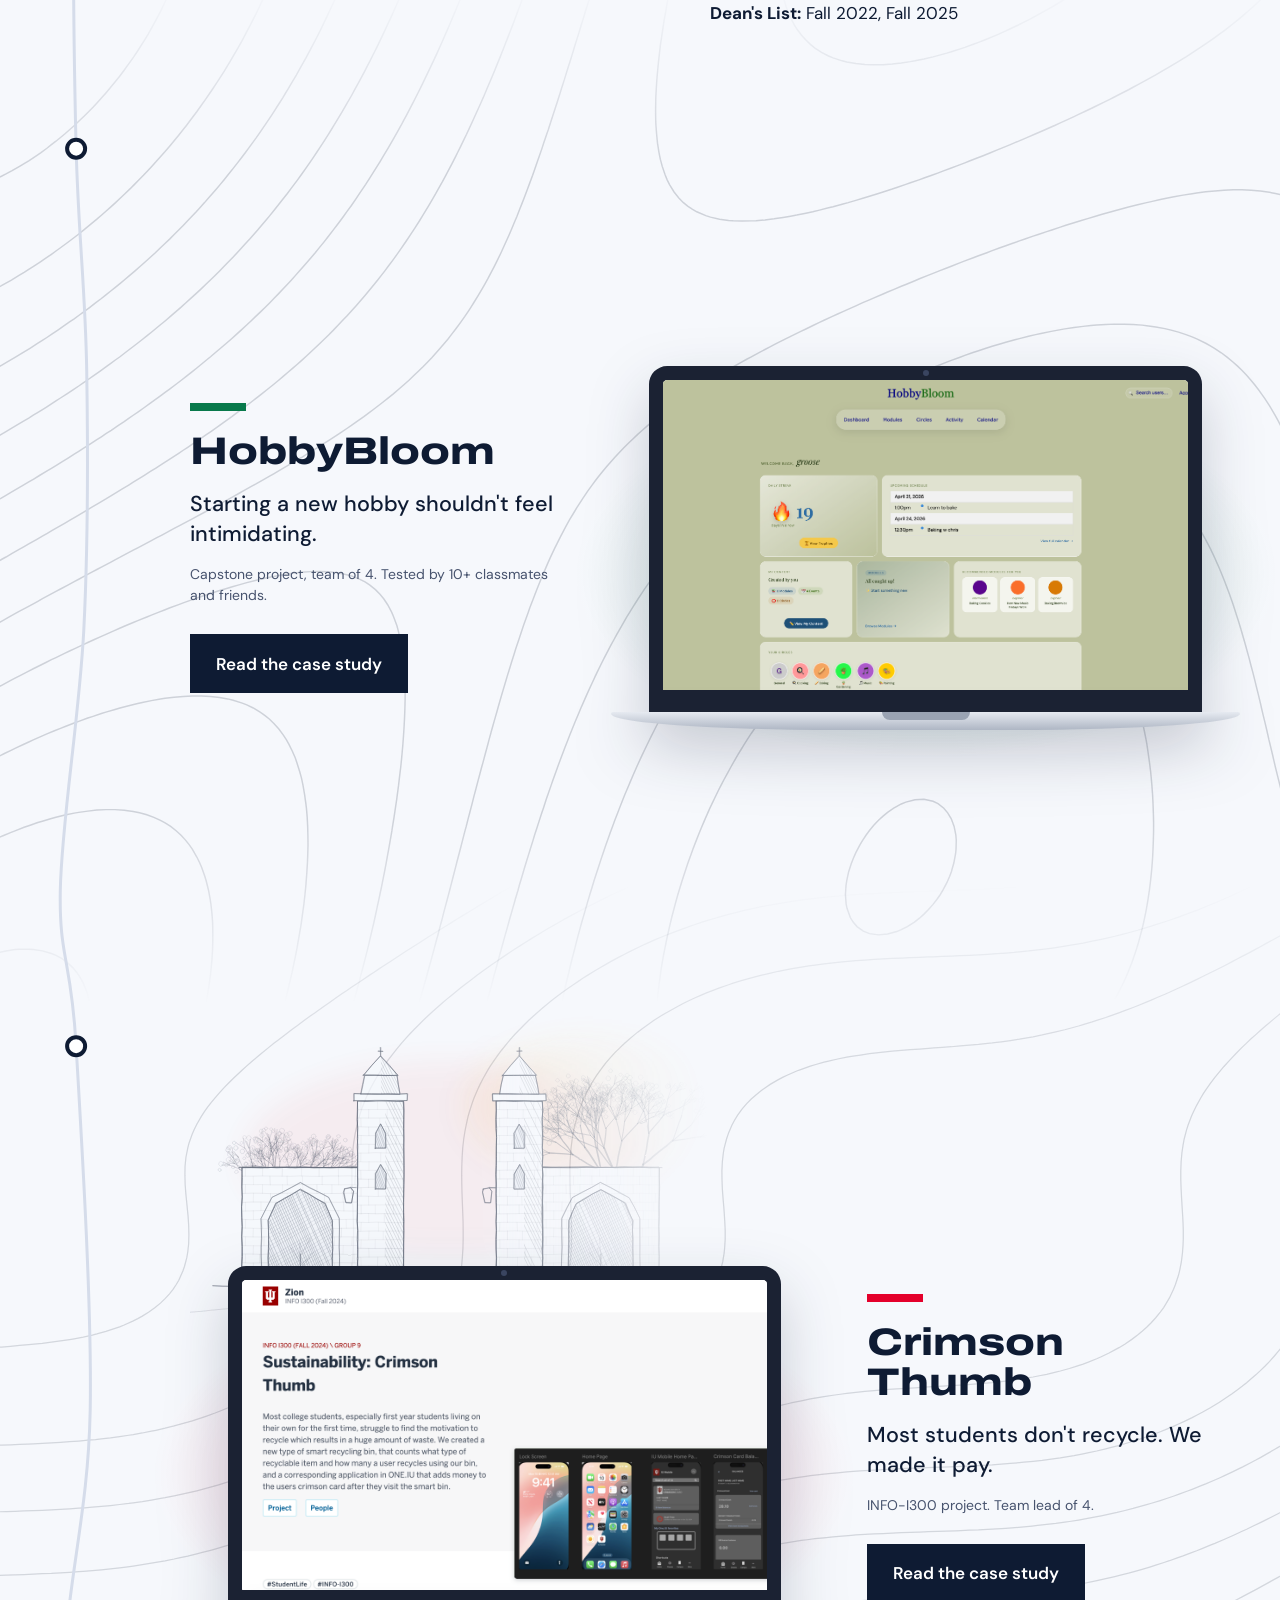
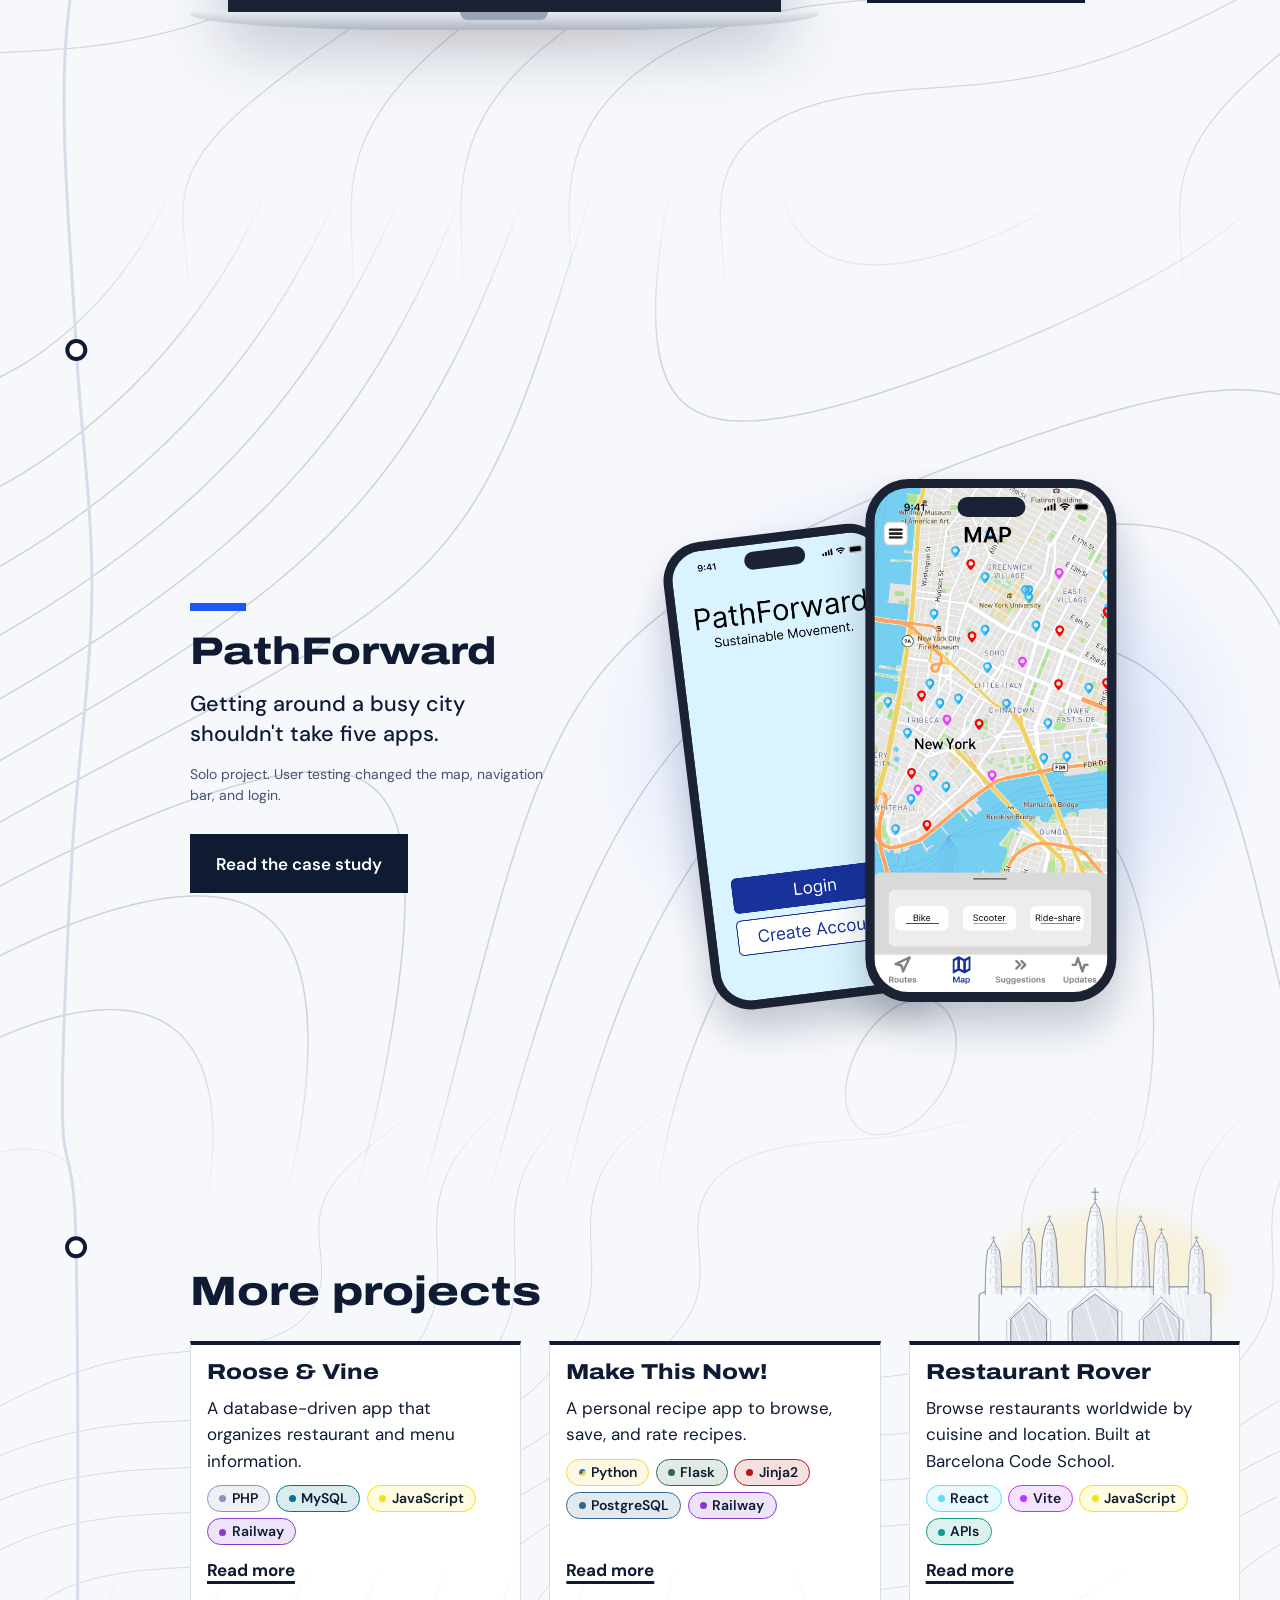
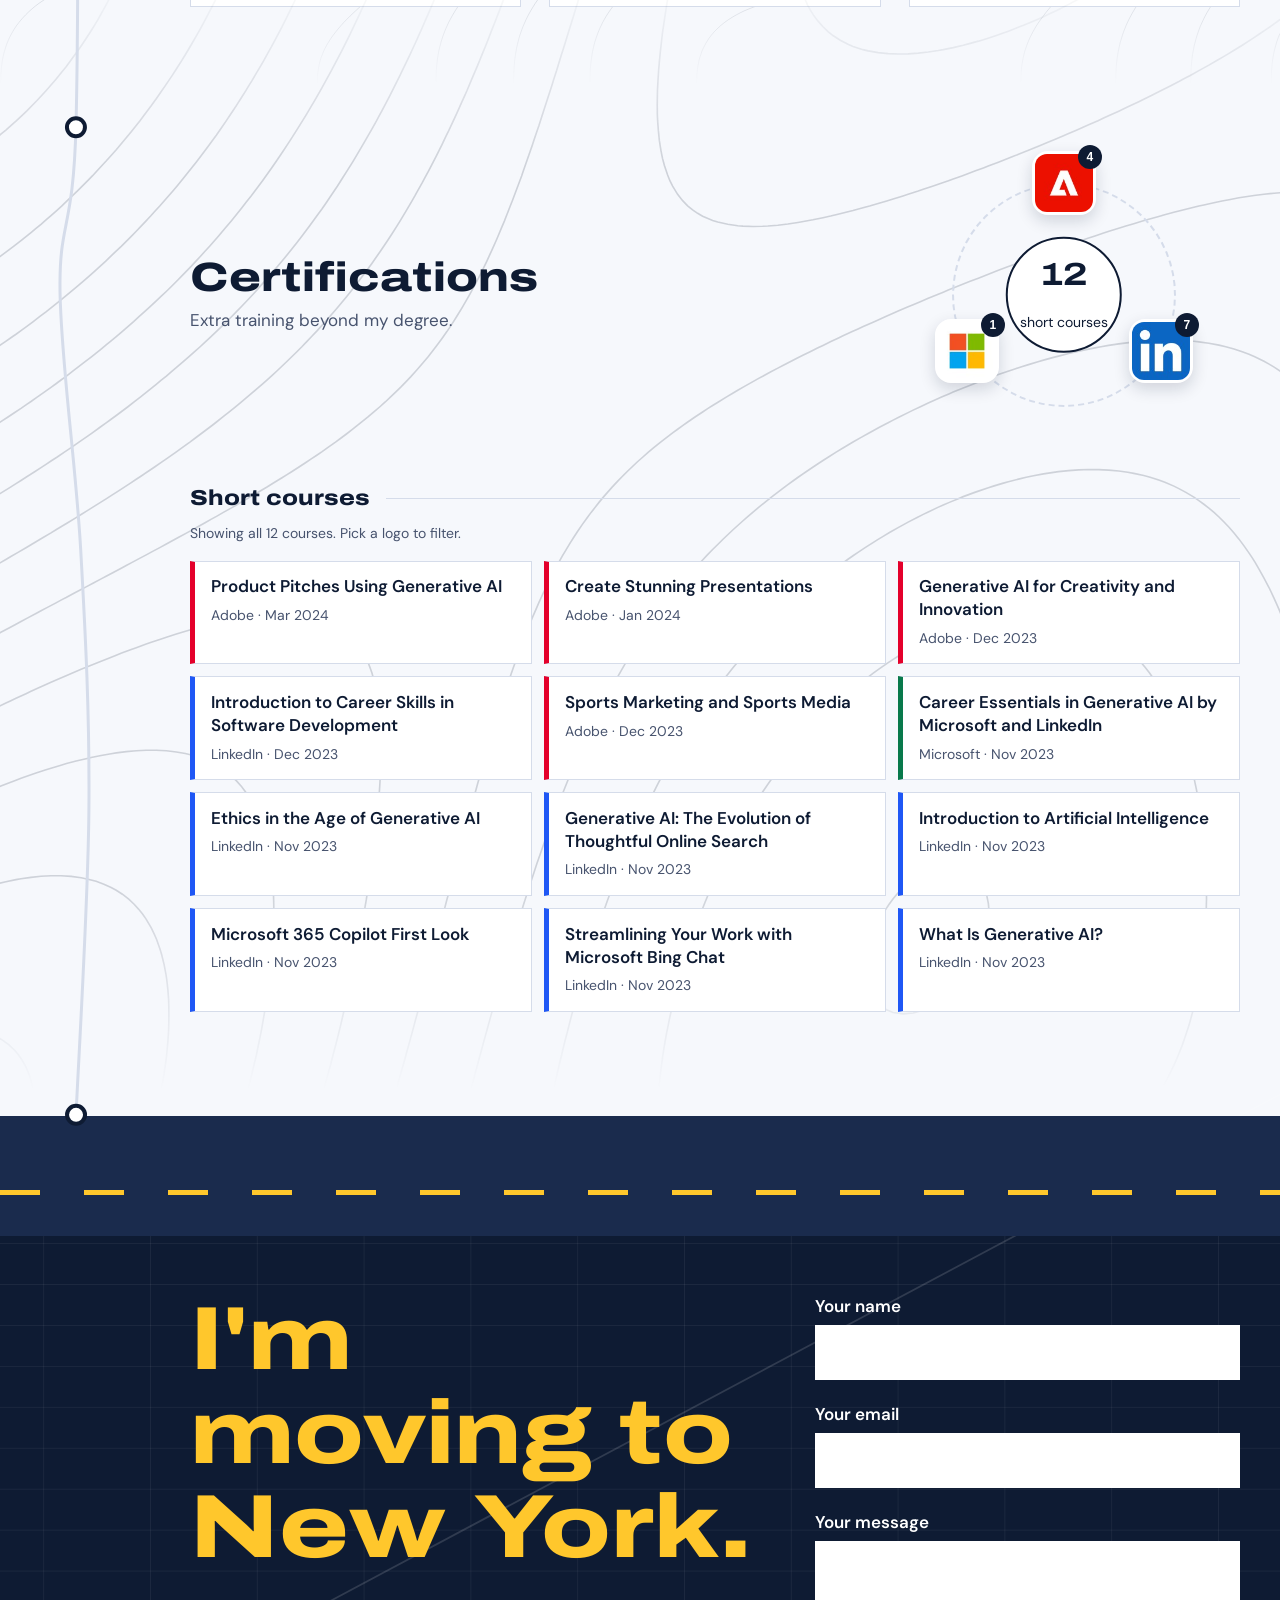
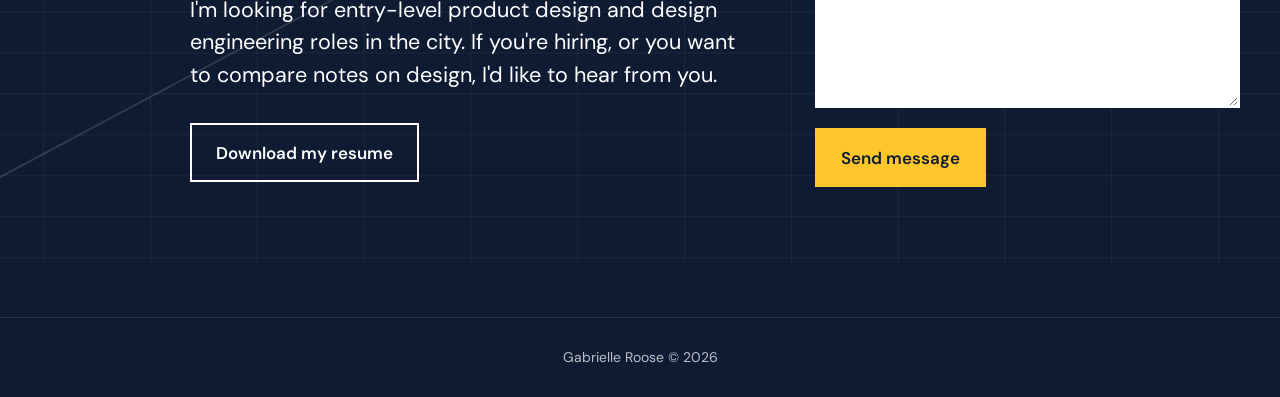
==== commit 6d4bbcd7: "Capitalizing Case Studies and centering the group headings" ====
--- a/index.html
+++ b/index.html
@@ -26,7 +26,7 @@
       <a class="wordmark" href="#top">Gabrielle Roose</a>
       <nav class="topbar__nav" aria-label="Main">
         <a href="#about">About</a>
-        <a href="case-studies.html">Case studies</a>
+        <a href="case-studies.html">Case Studies</a>
         <a href="#certifications">Certifications</a>
         <a href="#contact">Contact</a>
       </nav>
